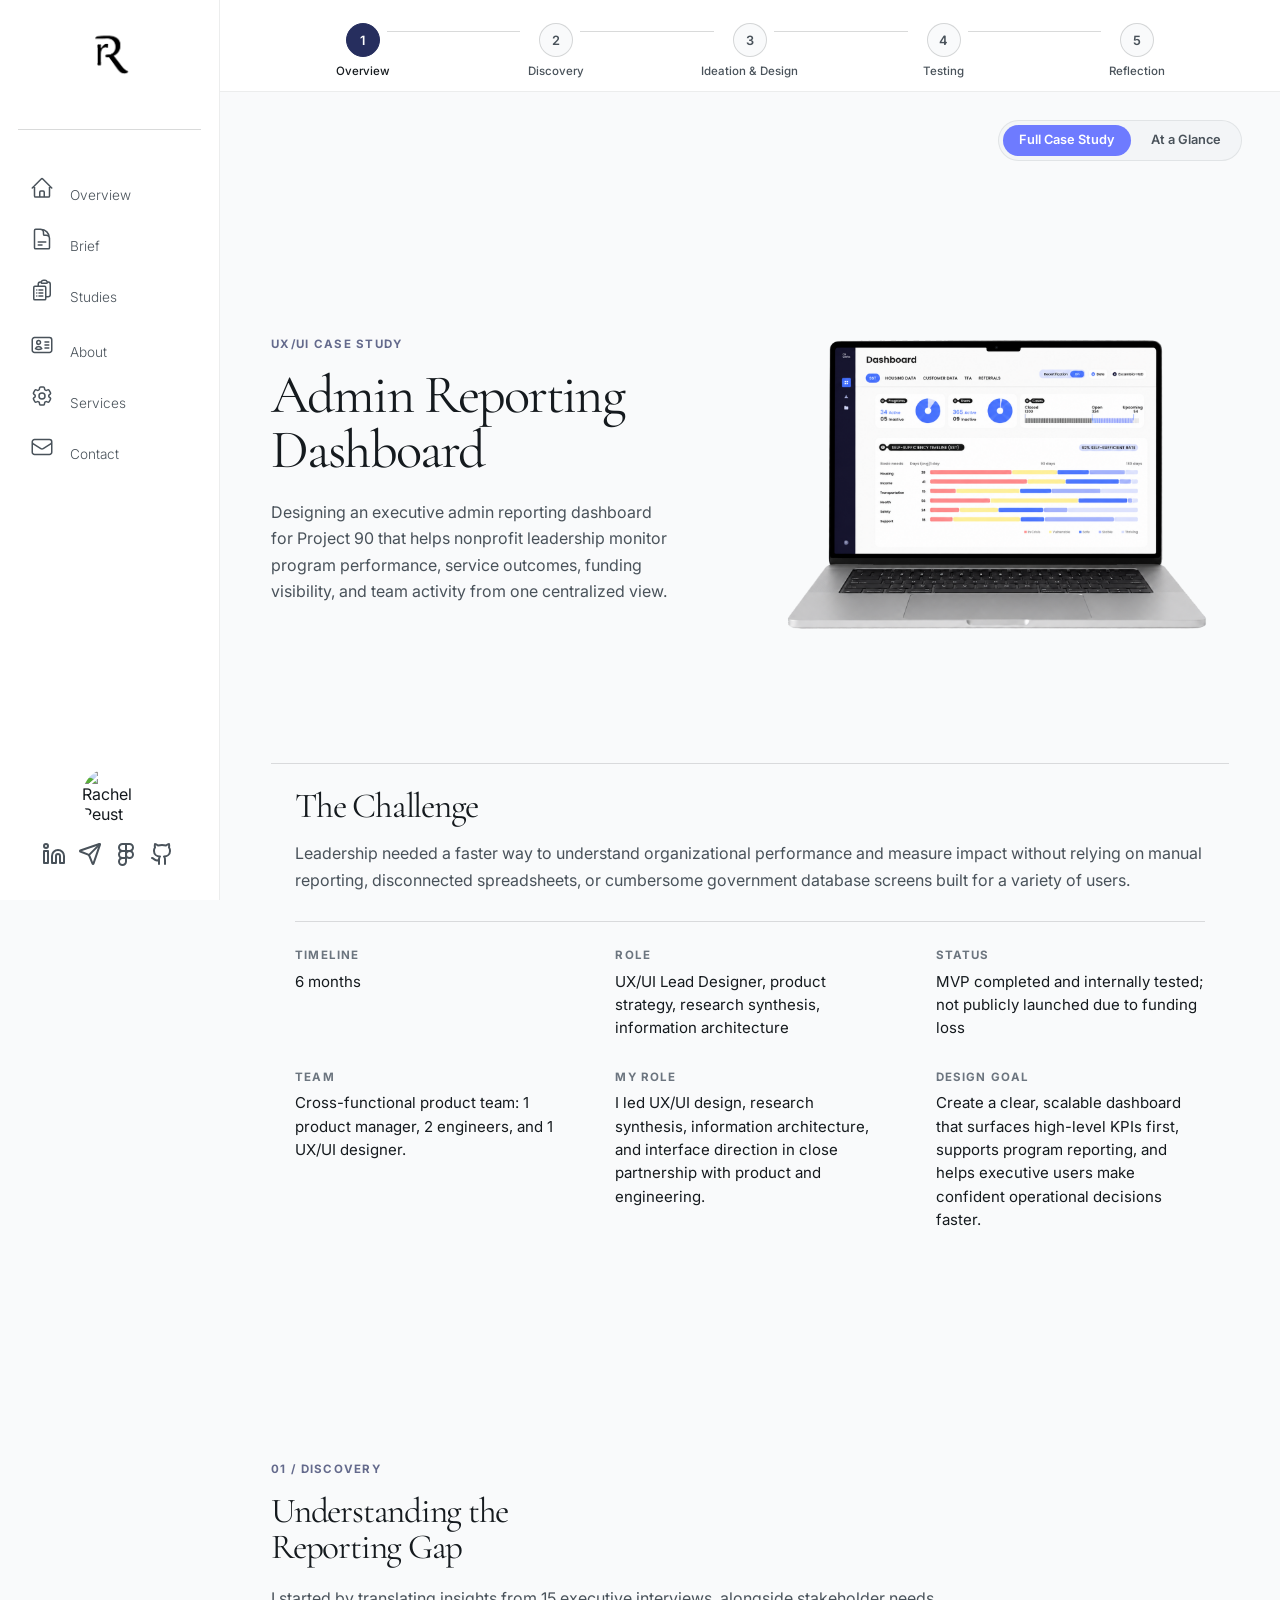
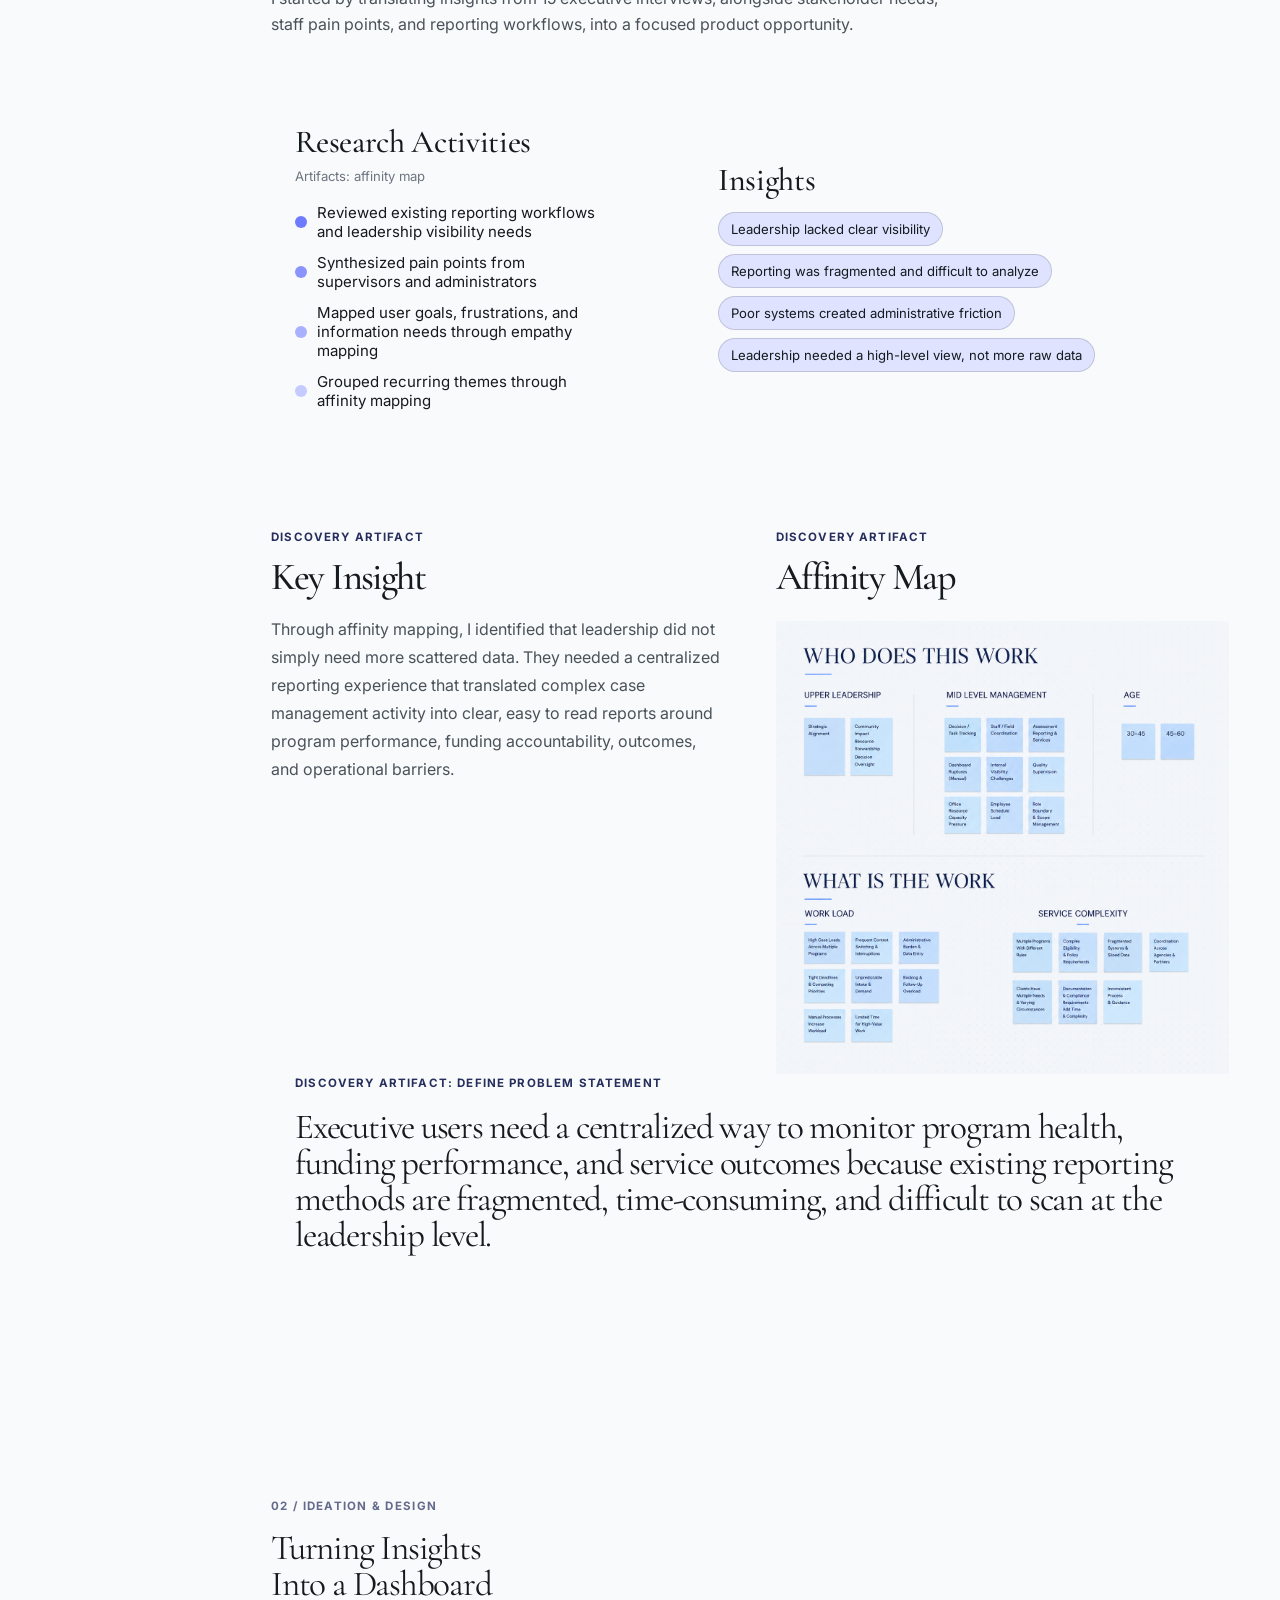
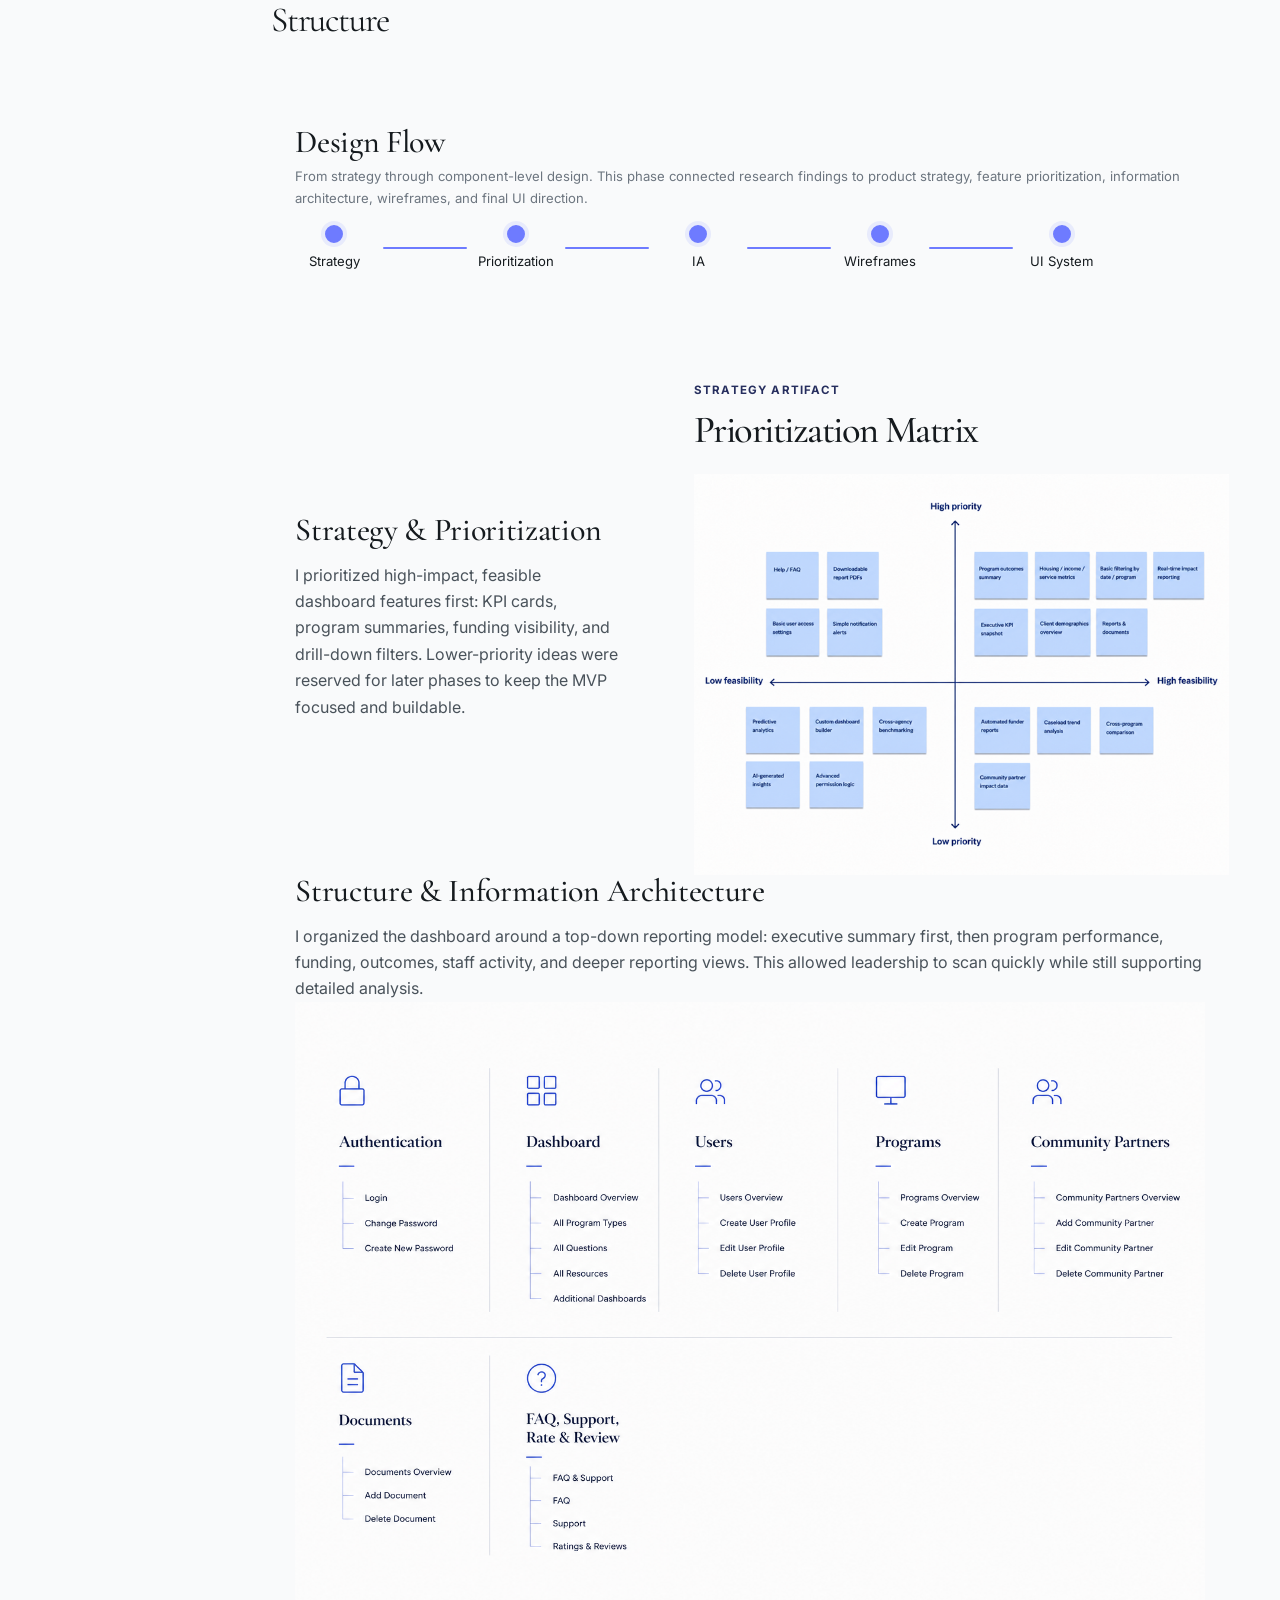
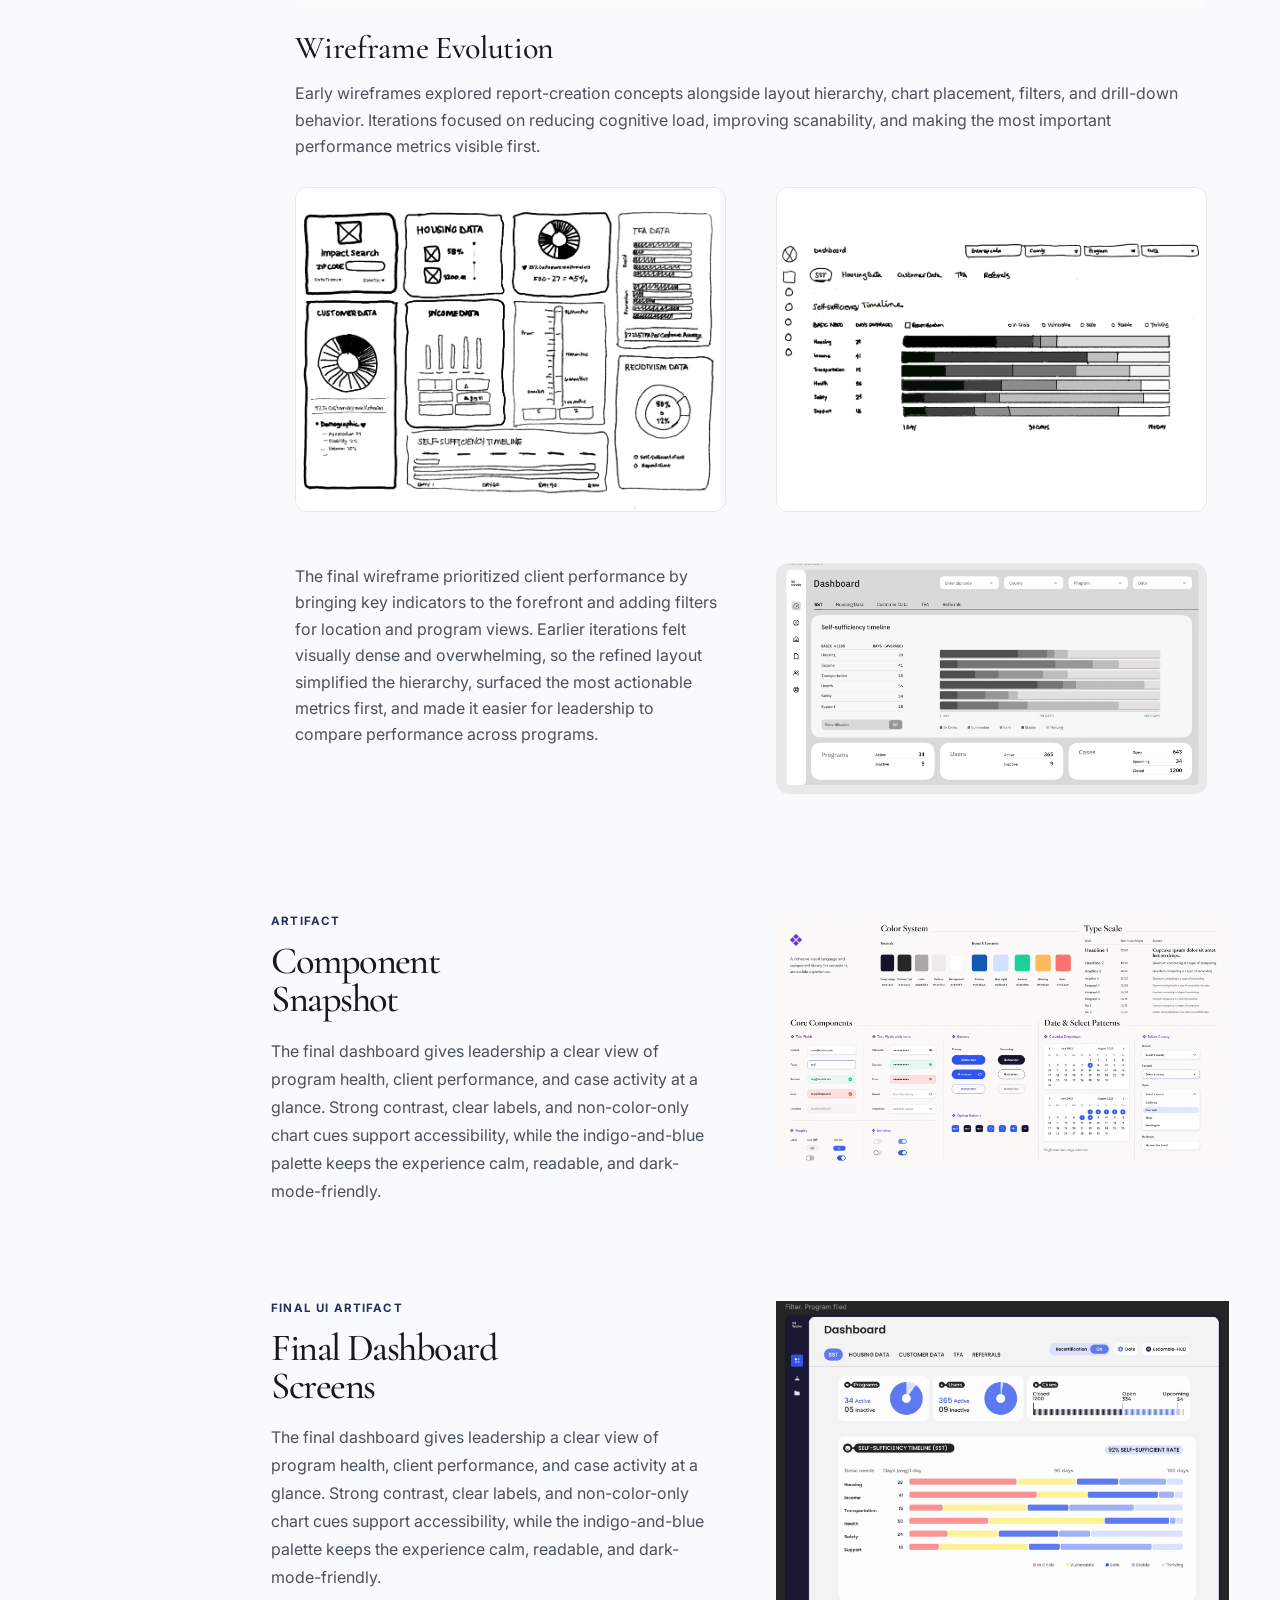
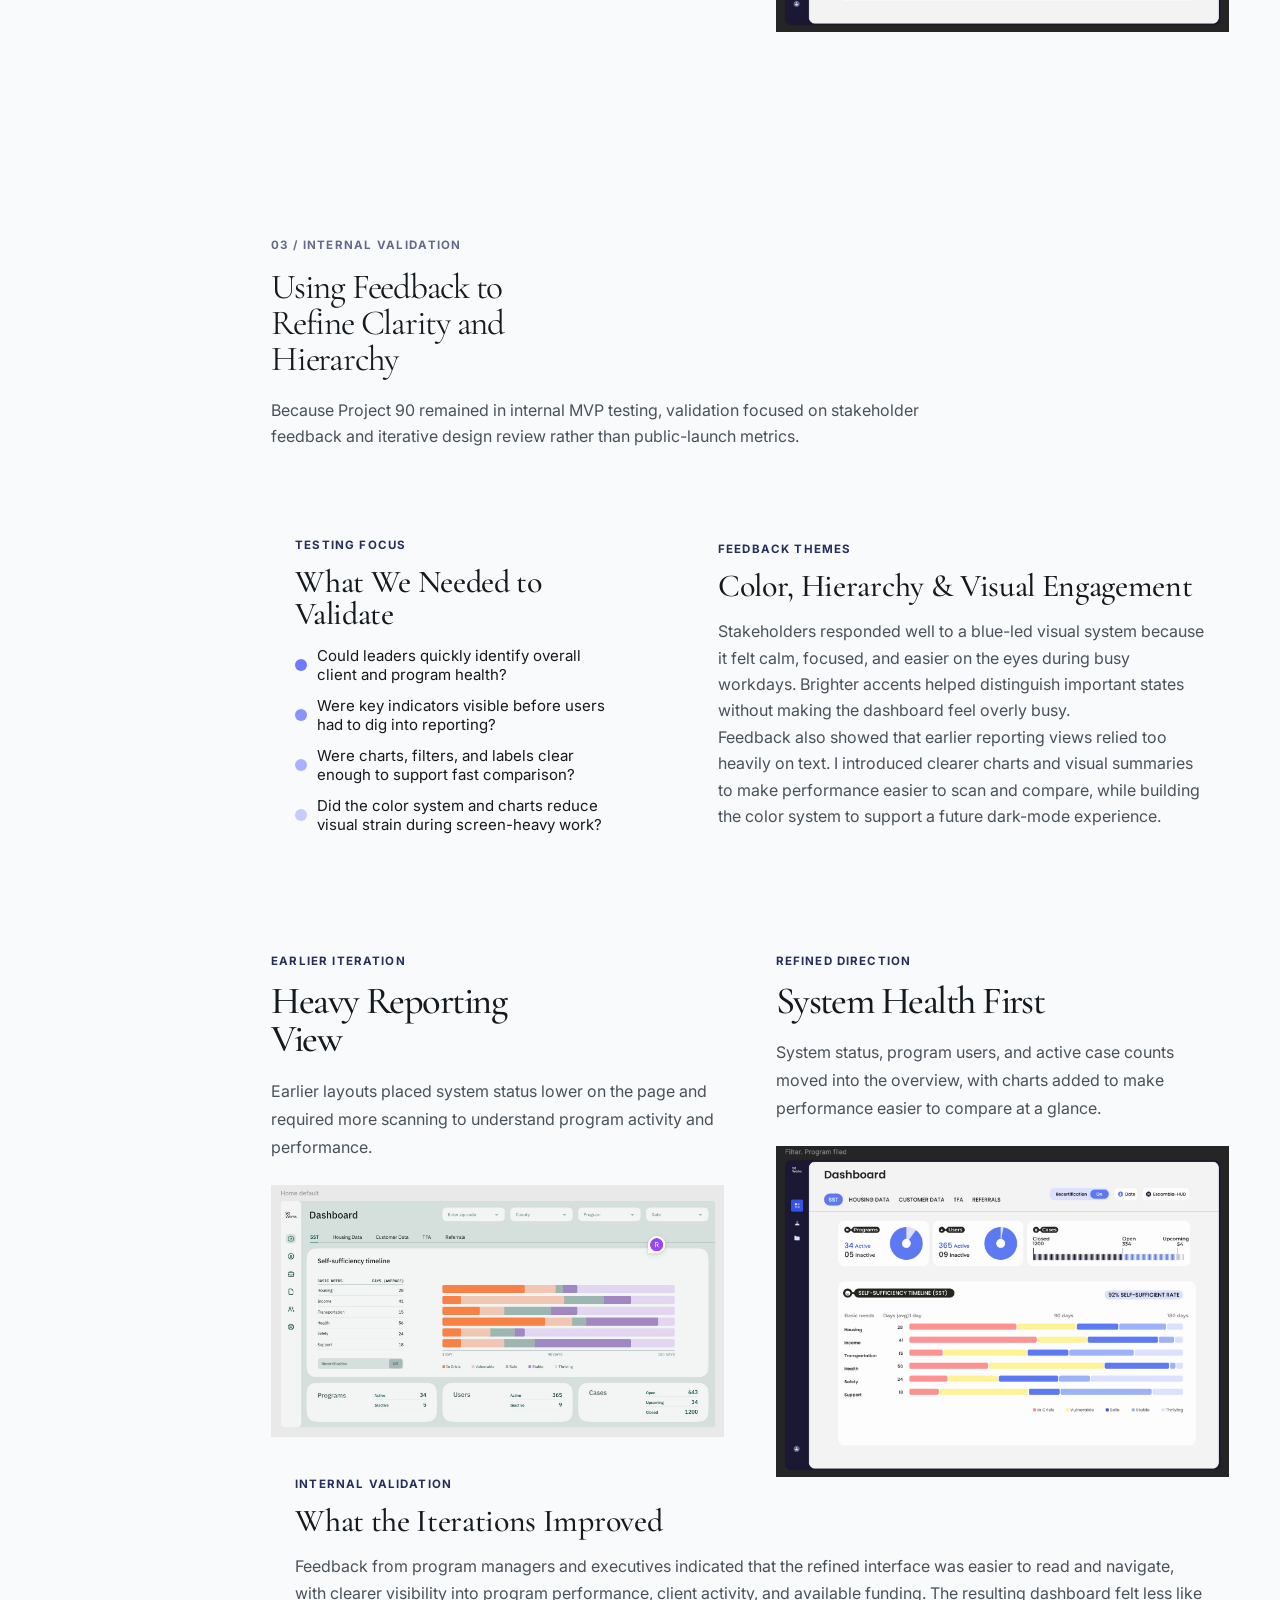
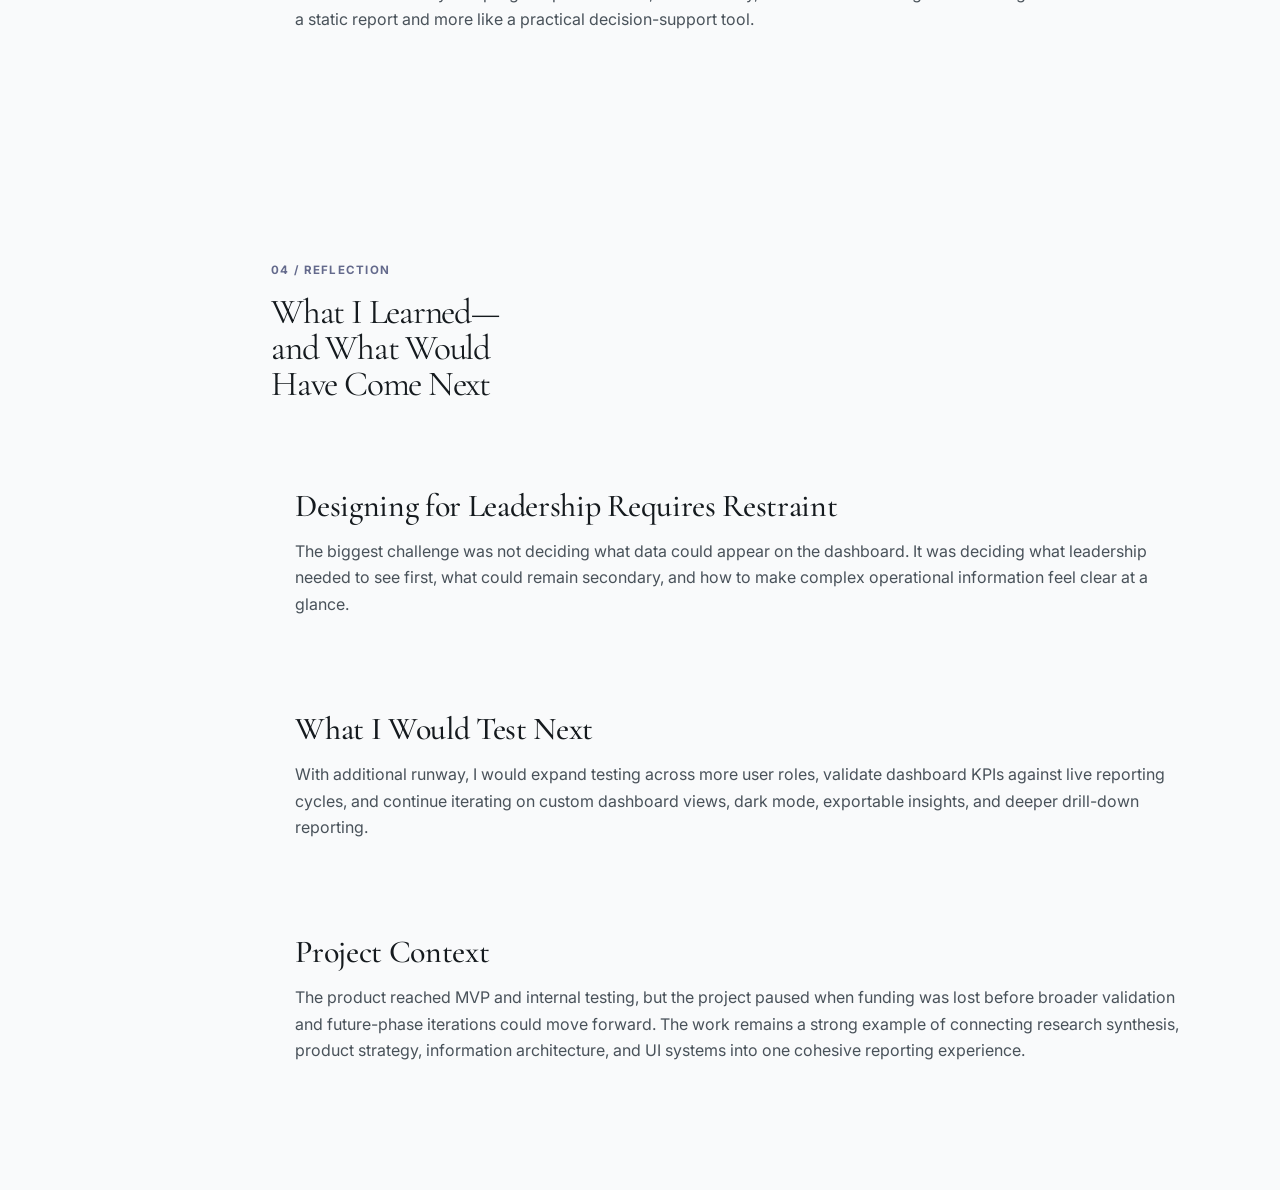
==== admin-panel-case-study.html @ 9872419d "Move website files to root for Vercel" ====
<!DOCTYPE html>
<html lang="en">
<head>
  <meta charset="UTF-8" />
  <meta http-equiv="X-UA-Compatible" content="IE=edge" />
  <meta name="viewport" content="width=device-width, initial-scale=1.0" />

  <title>Admin Reporting Dashboard UX Case Study | Rachel Reust</title>
  <meta
    name="description"
    content="UX case study by Rachel Reust on designing an admin reporting dashboard that turns program, funding, outcomes, and team data into clear executive insights."
  />
  <meta name="author" content="Rachel Reust" />
  <meta name="robots" content="index, follow, max-image-preview:large" />

  <!-- Update these absolute URLs if the final published path differs. -->
  <link
    rel="canonical"
    href="https://rachelreust.com/case-studies/dashboard.html"
  />

  <meta property="og:type" content="article" />
  <meta property="og:locale" content="en_US" />
  <meta property="og:site_name" content="Rachel Reust UX/UI Portfolio" />
  <meta
    property="og:title"
    content="Admin Reporting Dashboard UX Case Study | Rachel Reust"
  />
  <meta
    property="og:description"
    content="See how Rachel Reust designed an executive admin dashboard for clearer program performance, funding visibility, service outcomes, and operational decisions."
  />
  <meta
    property="og:url"
    content="https://rachelreust.com/case-studies/dashboard.html"
  />
  <meta
    property="og:image"
    content="https://rachelreust.com/case-studies/images/CaseStudyHero.png"
  />
  <meta
    property="og:image:alt"
    content="Project 90 admin reporting dashboard designed by Rachel Reust"
  />

  <meta name="twitter:card" content="summary_large_image" />
  <meta
    name="twitter:title"
    content="Admin Reporting Dashboard UX Case Study | Rachel Reust"
  />
  <meta
    name="twitter:description"
    content="A UX/UI case study focused on executive reporting, program KPIs, funding visibility, service outcomes, and accessible dashboard design."
  />
  <meta
    name="twitter:image"
    content="https://rachelreust.com/case-studies/images/CaseStudyHero.png"
  />
  <meta
    name="twitter:image:alt"
    content="Project 90 admin reporting dashboard designed by Rachel Reust"
  />

  <script type="application/ld+json">
  {
    "@context": "https://schema.org",
    "@graph": [
      {
        "@type": "Person",
        "@id": "https://rachelreust.com/#person",
        "name": "Rachel Reust",
        "url": "https://rachelreust.com/",
        "jobTitle": "UX/UI Product Designer"
      },
      {
        "@type": "WebSite",
        "@id": "https://rachelreust.com/#website",
        "url": "https://rachelreust.com/",
        "name": "Rachel Reust UX/UI Portfolio",
        "publisher": {
          "@id": "https://rachelreust.com/#person"
        }
      },
      {
        "@type": "WebPage",
        "@id": "https://rachelreust.com/case-studies/dashboard.html#webpage",
        "url": "https://rachelreust.com/case-studies/dashboard.html",
        "name": "Admin Reporting Dashboard UX Case Study | Rachel Reust",
        "headline": "Admin Reporting Dashboard",
        "description": "UX case study by Rachel Reust on designing an admin reporting dashboard that turns program, funding, outcomes, and team data into clear executive insights.",
        "inLanguage": "en-US",
        "isPartOf": {
          "@id": "https://rachelreust.com/#website"
        },
        "author": {
          "@id": "https://rachelreust.com/#person"
        },
        "creator": {
          "@id": "https://rachelreust.com/#person"
        },
        "primaryImageOfPage": {
          "@type": "ImageObject",
          "url": "https://rachelreust.com/case-studies/images/CaseStudyHero.png"
        },
        "keywords": [
          "admin reporting dashboard",
          "dashboard UX case study",
          "executive dashboard design",
          "nonprofit reporting dashboard",
          "data visualization UX",
          "accessible dashboard design",
          "Rachel Reust"
        ],
        "about": [
          {
            "@type": "Thing",
            "name": "Dashboard UX Design"
          },
          {
            "@type": "Thing",
            "name": "Executive Reporting"
          },
          {
            "@type": "Thing",
            "name": "Data Visualization"
          }
        ]
      },
      {
        "@type": "BreadcrumbList",
        "@id": "https://rachelreust.com/case-studies/dashboard.html#breadcrumb",
        "itemListElement": [
          {
            "@type": "ListItem",
            "position": 1,
            "name": "Portfolio",
            "item": "https://rachelreust.com/"
          },
          {
            "@type": "ListItem",
            "position": 2,
            "name": "Case Studies",
            "item": "https://rachelreust.com/#studies"
          },
          {
            "@type": "ListItem",
            "position": 3,
            "name": "Admin Reporting Dashboard",
            "item": "https://rachelreust.com/case-studies/dashboard.html"
          }
        ]
      }
    ]
  }
  </script>

<link rel="preconnect" href="https://fonts.googleapis.com" />
  <link rel="preconnect" href="https://fonts.gstatic.com" crossorigin />
  <link
    href="https://fonts.googleapis.com/css2?family=Cormorant+Garamond:wght@500;600;700&family=Inter:wght@400;500;600;700&display=swap"
    rel="stylesheet"
  />

  <link rel="stylesheet" href="css/index.css">

 
</head>
<body>
  <nav class="mobileNav" aria-label="Mobile navigation">
    <a href="index.html#heroGrid" class="mobileNavLogo">
      <img src="images/RR-logo.png" alt="Rachel Reust home" />
    </a>
  
    <button
      class="mobileMenuButton"
      type="button"
      aria-label="Open navigation menu"
      aria-expanded="false"
      aria-controls="mobileMenu"
    >
      <svg
        class="menuOpenIcon"
        xmlns="http://www.w3.org/2000/svg"
        viewBox="0 0 24 24"
        fill="none"
        stroke="currentColor"
        stroke-width="2"
        stroke-linecap="round"
      >
        <path d="M4 6h16" />
        <path d="M4 12h16" />
        <path d="M4 18h16" />
      </svg>
  
      <svg
        class="menuCloseIcon"
        xmlns="http://www.w3.org/2000/svg"
        viewBox="0 0 24 24"
        fill="none"
        stroke="currentColor"
        stroke-width="2"
        stroke-linecap="round"
      >
        <path d="M18 6 6 18" />
        <path d="m6 6 12 12" />
      </svg>
    </button>
  
    <div class="mobileMenu" id="mobileMenu">
      <a href="index.html#heroGrid">Overview</a>
      <a href="index.html#recruiterBrief">Brief</a>
      <div class="mobileMenuLabel">Case Studies</div>
  
      <a href="supervisor-case-management-portal.html">
        Supervisor Case Management Portal
      </a>
  
      <a href="admin-panel-case-study.html">
        Admin Reporting Dashboard
      </a>
  
      <a href="mobile-app.html">
        Mobile Case Management App
      </a>
  
      <a href="index.html#aboutHero">About</a>
      <a href="index.html#servicesSection">Services</a>
      <a href="index.html#contact">Contact</a>
    </div>
  </nav>
  <nav id="navBar" aria-label="Primary">
    <div class="navProfile">
      <a href="index.html#heroGrid" aria-label="Back to homepage">
        <img
          src="images/RR-logo.png"
          class="logoImg"
          alt="Rachel Reust logo"
        />
      </a>
    </div>
  
    <div id="sideNavigation">
      <a href="index.html#heroGrid" class="navLink">
        <svg
          xmlns="http://www.w3.org/2000/svg"
          fill="none"
          viewBox="0 0 24 24"
          stroke-width="1.5"
          stroke="currentColor"
          class="navIcon"
          aria-hidden="true"
        >
          <path
            stroke-linecap="round"
            stroke-linejoin="round"
            d="m2.25 12 8.954-8.955c.44-.439 1.152-.439 1.591 0L21.75 12M4.5 9.75v10.125c0 .621.504 1.125 1.125 1.125H9.75v-4.875c0-.621.504-1.125 1.125-1.125h2.25c.621 0 1.125.504 1.125 1.125V21h4.125c.621 0 1.125-.504 1.125-1.125V9.75M8.25 21h8.25"
          />
        </svg>
  
        <span>Overview</span>
      </a>

      <a href="index.html#recruiterBrief" class="navLink">
        <svg
          xmlns="http://www.w3.org/2000/svg"
          fill="none"
          viewBox="0 0 24 24"
          stroke-width="1.5"
          stroke="currentColor"
          class="navIcon"
          aria-hidden="true"
        >
          <path
            stroke-linecap="round"
            stroke-linejoin="round"
            d="M19.5 14.25v-2.625a3.375 3.375 0 0 0-3.375-3.375h-1.5A1.125 1.125 0 0 1 13.5 7.125v-1.5a3.375 3.375 0 0 0-3.375-3.375H8.25m0 12.75h7.5m-7.5 3H12M10.5 2.25H5.625c-.621 0-1.125.504-1.125 1.125v17.25c0 .621.504 1.125 1.125 1.125h12.75c.621 0 1.125-.504 1.125-1.125V11.25a9 9 0 0 0-9-9Z"
          />
        </svg>

        <span>Brief</span>
      </a>

      <div class="navGroup">
        <a class="navTrigger navLink" href="index.html#studies">
          <svg
            xmlns="http://www.w3.org/2000/svg"
            fill="none"
            viewBox="0 0 24 24"
            stroke-width="1.5"
            stroke="currentColor"
            class="navIcon"
            aria-hidden="true"
          >
            <path
              stroke-linecap="round"
              stroke-linejoin="round"
              d="M9 12h3.75M9 15h3.75M9 18h3.75m3 .75H18a2.25 2.25 0 0 0 2.25-2.25V6.108c0-1.135-.845-2.098-1.976-2.192a48.424 48.424 0 0 0-1.123-.08m-5.801 0c-.065.21-.1.433-.1.664 0 .414.336.75.75.75h4.5a.75.75 0 0 0 .75-.75 2.25 2.25 0 0 0-.1-.664m-5.8 0A2.251 2.251 0 0 1 13.5 2.25H15c1.012 0 1.867.668 2.15 1.586m-5.8 0c-.376.023-.75.05-1.124.08C9.095 4.01 8.25 4.973 8.25 6.108V8.25m0 0H4.875c-.621 0-1.125.504-1.125 1.125v11.25c0 .621.504 1.125 1.125 1.125h9.75c.621 0 1.125-.504 1.125-1.125V9.375c0-.621-.504-1.125-1.125-1.125H8.25ZM6.75 12h.008v.008H6.75V12Zm0 3h.008v.008H6.75V15Zm0 3h.008v.008H6.75V18Z"
            />
          </svg>
  
          <span>Studies</span>
        </a>
  
        <div class="subMenu">
          <a href="supervisor-case-management-portal.html">
            Supervisor Case Management Portal
          </a>
  
          <a href="admin-panel-case-study.html">
            Admin Reporting Dashboard
          </a>
  
          <a href="mobile-app.html">
            Mobile Case Management App
          </a>
        </div>
      </div>
  
      <a href="index.html#aboutHero" class="navLink">
        <svg
          xmlns="http://www.w3.org/2000/svg"
          fill="none"
          viewBox="0 0 24 24"
          stroke-width="1.5"
          stroke="currentColor"
          class="navIcon"
          aria-hidden="true"
        >
          <path
            stroke-linecap="round"
            stroke-linejoin="round"
            d="M15 9h3.75M15 12h3.75M15 15h3.75M4.5 19.5h15a2.25 2.25 0 0 0 2.25-2.25V6.75A2.25 2.25 0 0 0 19.5 4.5h-15a2.25 2.25 0 0 0-2.25 2.25v10.5A2.25 2.25 0 0 0 4.5 19.5Zm6-10.125a1.875 1.875 0 1 1-3.75 0 1.875 1.875 0 0 1 3.75 0Zm1.294 6.336a6.721 6.721 0 0 1-3.17.789 6.721 6.721 0 0 1-3.168-.789 3.376 3.376 0 0 1 6.338 0Z"
          />
        </svg>
  
        <span>About</span>
      </a>
  
      <a href="index.html#servicesSection" class="navLink">
        <svg
          xmlns="http://www.w3.org/2000/svg"
          fill="none"
          viewBox="0 0 24 24"
          stroke-width="1.5"
          stroke="currentColor"
          class="navIcon"
          aria-hidden="true"
        >
          <path
            stroke-linecap="round"
            stroke-linejoin="round"
            d="M9.594 3.94c.09-.542.56-.94 1.11-.94h2.593c.55 0 1.02.398 1.11.94l.213 1.281c.063.374.313.686.645.87.074.04.147.083.22.127.325.196.72.257 1.075.124l1.217-.456a1.125 1.125 0 0 1 1.37.49l1.296 2.247a1.125 1.125 0 0 1-.26 1.431l-1.003.827c-.293.241-.438.613-.43.992a7.723 7.723 0 0 1 0 .255c-.008.378.137.75.43.991l1.004.827c.424.35.534.955.26 1.43l-1.298 2.247a1.125 1.125 0 0 1-1.369.491l-1.217-.456c-.355-.133-.75-.072-1.076.124a6.47 6.47 0 0 1-.22.128c-.331.183-.581.495-.644.869l-.213 1.281c-.09.543-.56.94-1.11.94h-2.594c-.55 0-1.019-.398-1.11-.94l-.213-1.281c-.062-.374-.312-.686-.644-.87a6.52 6.52 0 0 1-.22-.127c-.325-.196-.72-.257-1.076-.124l-1.217.456a1.125 1.125 0 0 1-1.369-.49l-1.297-2.247a1.125 1.125 0 0 1 .26-1.431l1.004-.827c.292-.24.437-.613.43-.991a6.932 6.932 0 0 1 0-.255c.007-.38-.138-.751-.43-.992l-1.004-.827a1.125 1.125 0 0 1-.26-1.43l1.297-2.247a1.125 1.125 0 0 1 1.37-.491l1.216.456c.356.133.751.072 1.076-.124.072-.044.146-.086.22-.128.332-.183.582-.495.644-.869l.214-1.28Z"
          />
  
          <path
            stroke-linecap="round"
            stroke-linejoin="round"
            d="M15 12a3 3 0 1 1-6 0 3 3 0 0 1 6 0Z"
          />
        </svg>
  
        <span>Services</span>
      </a>
  
      <a href="index.html#contact" class="navLink">
        <svg
          xmlns="http://www.w3.org/2000/svg"
          fill="none"
          viewBox="0 0 24 24"
          stroke-width="1.5"
          stroke="currentColor"
          class="navIcon"
          aria-hidden="true"
        >
          <path
            stroke-linecap="round"
            stroke-linejoin="round"
            d="M21.75 6.75v10.5a2.25 2.25 0 0 1-2.25 2.25h-15a2.25 2.25 0 0 1-2.25-2.25V6.75m19.5 0A2.25 2.25 0 0 0 19.5 4.5h-15a2.25 2.25 0 0 0-2.25 2.25m19.5 0v.243a2.25 2.25 0 0 1-1.07 1.916l-7.5 4.615a2.25 2.25 0 0 1-2.36 0L3.32 8.91a2.25 2.25 0 0 1-1.07-1.916V6.75"
          />
        </svg>
  
        <span>Contact</span>
      </a>
    </div>
  
    <img
      src="images/portrait.png"
      class="profilePic"
      alt="Rachel Reust profile portrait"
    />
  
    <div class="social-icons">
      <a href="#" class="icon-link" aria-label="LinkedIn">
        <svg
          xmlns="http://www.w3.org/2000/svg"
          viewBox="0 0 24 24"
          fill="none"
          stroke="currentColor"
          stroke-width="2"
          stroke-linecap="round"
          stroke-linejoin="round"
        >
          <path d="M16 8a6 6 0 0 1 6 6v7h-4v-7a2 2 0 0 0-2-2 2 2 0 0 0-2 2v7h-4v-7a6 6 0 0 1 6-6z" />
          <rect width="4" height="12" x="2" y="9" />
          <circle cx="4" cy="4" r="2" />
        </svg>
      </a>
  
      <a href="index.html#contact" class="icon-link" aria-label="Send message">
        <svg
          xmlns="http://www.w3.org/2000/svg"
          viewBox="0 0 24 24"
          fill="none"
          stroke="currentColor"
          stroke-width="2"
          stroke-linecap="round"
          stroke-linejoin="round"
        >
          <path d="M14.536 21.686a.5.5 0 0 0 .937-.024l6.5-19a.496.496 0 0 0-.635-.635l-19 6.5a.5.5 0 0 0-.024.937l7.93 3.18a2 2 0 0 1 1.112 1.11z" />
          <path d="m21.854 2.147-10.94 10.939" />
        </svg>
      </a>
  
      <a href="#" class="icon-link" aria-label="Figma">
        <svg
          xmlns="http://www.w3.org/2000/svg"
          width="24"
          height="24"
          viewBox="0 0 24 24"
          fill="none"
          stroke="currentColor"
          stroke-width="2"
          stroke-linecap="round"
          stroke-linejoin="round"
        >
          <path d="M5 5.5A3.5 3.5 0 0 1 8.5 2H12v7H8.5A3.5 3.5 0 0 1 5 5.5z" />
          <path d="M12 2h3.5a3.5 3.5 0 1 1 0 7H12V2z" />
          <path d="M12 12.5a3.5 3.5 0 1 1 7 0 3.5 3.5 0 1 1-7 0z" />
          <path d="M5 19.5A3.5 3.5 0 0 1 8.5 16H12v3.5a3.5 3.5 0 1 1-7 0z" />
          <path d="M5 12.5A3.5 3.5 0 0 1 8.5 9H12v7H8.5A3.5 3.5 0 0 1 5 12.5z" />
        </svg>
      </a>
  
      <a href="#" class="icon-link" aria-label="GitHub">
        <svg
          xmlns="http://www.w3.org/2000/svg"
          width="24"
          height="24"
          viewBox="0 0 24 24"
          fill="none"
          stroke="currentColor"
          stroke-width="2"
          stroke-linecap="round"
          stroke-linejoin="round"
        >
          <path d="M15 22v-4a4.8 4.8 0 0 0-1-3.5c3 0 6-2 6-5.5.08-1.25-.27-2.48-1-3.5.28-1.15.28-2.35 0-3.5 0 0-1 0-3 1.5-2.64-.5-5.36-.5-8 0C6 2 5 2 5 2c-.3 1.15-.3 2.35 0 3.5A5.403 5.403 0 0 0 4 9c0 3.5 3 5.5 6 5.5-.39.49-.68 1.05-.85 1.65-.17.6-.22 1.23-.15 1.85v4" />
          <path d="M9 18c-4.51 2-5-2-7-2" />
        </svg>
      </a>
    </div>
  </nav>

  <main id="page" class="caseStudy caseStudy--adminPanel">

    <div class="caseViewToggle" id="caseViewToggle" role="group" aria-label="Case study view">
      <button type="button" class="caseViewBtn is-active" data-view="full" aria-pressed="true">
        Full Case Study
      </button>
      <button type="button" class="caseViewBtn" data-view="brief" aria-pressed="false">
        At a Glance
      </button>
    </div>

    <section id="recruiterSummary" class="recruiterSummary" hidden>
      <p class="aboutEyebrow">At a Glance</p>
      <h1>Admin Reporting Dashboard</h1>

      <p class="recruiterSummaryLede">
        I designed an executive reporting dashboard for Project 90 that gives
        nonprofit leadership one centralized view of program performance,
        funding, service outcomes, and team activity — replacing fragmented
        spreadsheets and reporting screens built for the wrong audience.
      </p>

      <div class="recruiterSummaryBlock">
        <h3>The Challenge</h3>
        <p>
          Leadership had no fast way to understand organizational performance
          or measure impact. Reporting was manual, disconnected across
          spreadsheets, and buried in government database screens designed
          for case-level users, not executives.
        </p>
      </div>

      <div class="recruiterSummaryBlock">
        <h3>My Role &amp; Approach</h3>
        <p>
          As UX/UI lead, I synthesized 15 executive interviews into a
          top-down reporting model — executive summary first, then program
          performance, funding, outcomes, and staff activity — and
          prioritized KPI cards, program summaries, funding visibility, and
          drill-down filters for the MVP.
        </p>
      </div>

      <div class="recruiterSummaryBlock">
        <h3>Outcome</h3>
        <p>
          Stakeholder feedback pushed the design from a text-heavy report
          toward a chart-driven, blue-led system that felt calmer and easier
          to scan. The MVP was completed and internally tested; public launch
          was paused when program funding was cut.
        </p>
      </div>

      <div class="summary-grid">
        <div>
          <h3>Timeline</h3>
          <p>6 months</p>
        </div>

        <div>
          <h3>Role</h3>
          <p>UX/UI Lead Designer</p>
        </div>

        <div>
          <h3>Team</h3>
          <p>1 product manager, 2 engineers, 1 designer</p>
        </div>

        <div>
          <h3>Status</h3>
          <p>MVP completed &amp; internally tested; funding lost before public launch.</p>
        </div>
      </div>

      <div class="recruiterSummaryActions">
        <button type="button" class="caseViewBtn recruiterSummaryReadMore" data-view="full" aria-pressed="false">
          Read the full case study →
        </button>
        <span class="recruiterSummaryHint">~6 min read</span>
      </div>
    </section>

    <nav class="csNav" aria-label="Case study progress">
      <a href="#overview" class="csNavStep is-active">
        <span class="csNavNumber">1</span>
        <span class="csNavLabel">Overview</span>
      </a>
    
      <a href="#discovery" class="csNavStep">
        <span class="csNavNumber">2</span>
        <span class="csNavLabel">Discovery</span>
      </a>
    
      <a href="#ideation-design" class="csNavStep">
        <span class="csNavNumber">3</span>
        <span class="csNavLabel">Ideation &amp; Design</span>
      </a>
    
      <a href="#usability-testing" class="csNavStep">
        <span class="csNavNumber">4</span>
        <span class="csNavLabel">Testing</span>
      </a>
    
      <a href="#reflection" class="csNavStep">
        <span class="csNavNumber">5</span>
        <span class="csNavLabel">Reflection</span>
      </a>
    </nav>

      <section id="overview" class="caseSection">
        <div class="overviewHero">
          <div class="overviewIntroFull">
            <div class="sectionHeader">
              <p class="aboutEyebrow">UX/UI Case Study</p>
              <h1>Admin Reporting Dashboard</h1>
              <p>
                Designing an executive admin reporting dashboard for Project 90 that helps nonprofit leadership monitor program performance, service outcomes, funding visibility, and team activity from one centralized view.
              </p>
            </div>
            </div>
          <figure class="artifactPlaceholder large overviewPreview">
          <img
            src="images/CaseStudyHero.png"
            alt="Project 90 admin reporting dashboard showing program performance, funding, service outcomes, and team activity"
            loading="eager"
            fetchpriority="high"
            decoding="async"
          />
          </figure>
          </div>

          <article class="card overviewChallengeCard">
            <div class="card-header">
              <h2>The Challenge</h2>
            </div>
            <p>
              Leadership needed a faster way to understand organizational performance and measure impact without relying on manual reporting, disconnected spreadsheets, or cumbersome government database screens built for a variety of users.
            </p>
          <div class="summary-grid">
            <div>
              <h3>Timeline</h3>
              <p>6 months</p>
            </div>
            <div>
              <h3>Role</h3>
              <p>UX/UI Lead Designer, product strategy, research synthesis, information architecture</p>
            </div>
            <div>
              <h3>Status</h3>
              <p>MVP completed and internally tested; not publicly launched due to funding loss</p>
            </div>
            <div>
              <h3>Team</h3>
              <p>
                Cross-functional product team: 1 product manager, 2 engineers, and 1 UX/UI designer.
                </p>
            </div>
            <div>
              <h3>My Role</h3>
              <p>
                I led UX/UI design, research synthesis, information architecture, and interface direction in close partnership with product and engineering.
              </p>
            </div>
        <div>
          <h3>Design Goal</h3>
          <p>
            Create a clear, scalable dashboard that surfaces high-level KPIs first, supports program reporting, and helps executive users make confident operational decisions faster.
          </p>
        </div>
    
        
      </div>
    </article>
  </section>

      <section id="discovery" class="caseSection">
        <div class="sectionHeader">
          <p class="aboutEyebrow">01 / Discovery</p>
          <h2>Understanding the Reporting Gap</h2>
          <p>
            I started by translating insights from 15 executive interviews, alongside stakeholder needs, staff pain points, and reporting workflows, into a focused product opportunity.
          </p>
        </div>

        <div class="dash-grid-2">
          <article class="card">
            <div class="card-header">
              <h3 class="card-title">Research Activities</h3>
              <p class="card-meta">Artifacts: affinity map</p>
            </div>
            <ul class="legend">
              <li><span class="swatch sw-ux"></span><span>Reviewed existing reporting workflows and leadership visibility needs</span></li>
              <li><span class="swatch sw-ui"></span><span>Synthesized pain points from supervisors and administrators</span></li>
              <li><span class="swatch sw-ds"></span><span>Mapped user goals, frustrations, and information needs through empathy mapping</span></li>
              <li><span class="swatch sw-fe"></span><span>Grouped recurring themes through affinity mapping</span></li>
            </ul>
          </article>

          <article class="card">
            <div class="card-header">
              <h3 class="card-title">Insights</h3>
            </div>
            <div class="tags">
              <span class="tag">Leadership lacked clear visibility</span>
              <span class="tag">Reporting was fragmented and difficult to analyze</span>
              <span class="tag">Poor systems created administrative friction</span>
              <span class="tag">Leadership needed a high-level view, not more raw data</span>
            </div>
          </article>
        </div>

        <div class="artifactGrid is-paired">
          <article class="artifactCard artifactInsightCard">
            <span class="artifactLabel">Discovery Artifact</span>
            <h4>Key Insight</h4>
            <p>
              Through affinity mapping, I identified that leadership did not simply need
              more scattered data. They needed a centralized reporting experience that translated
              complex case management activity into clear, easy to read reports around
              program performance, funding accountability, outcomes, and
              operational barriers.
            </p>
          </article>
        
          <figure class="artifactCard artifactImageCard imageZoom">
            <figcaption>
              <span class="artifactLabel">Discovery Artifact</span>
              <h4>Affinity Map</h4>
            </figcaption>
            <img
              src="images/AffinityMapPreview.png"
              alt="Affinity map synthesizing executive interviews about reporting, funding, outcomes, and leadership visibility"
              loading="lazy"
              decoding="async"
            />
          </figure>
        </div>

        <article class="card">
          <div class="card-header">
            <p class="artifactLabel"> Discovery Artifact: define problem statement</p>
          </div>
          <h2>
            Executive users need a centralized way to monitor program health, funding performance, and service outcomes because existing reporting methods are fragmented, time-consuming, and difficult to scan at the leadership level.
          </h2>
        </article>
      </section>

      <section id="ideation-design" class="caseSection">
        <div class="sectionHeader">
          <p class="aboutEyebrow">02 / Ideation &amp; Design</p>
          <h2>Turning Insights Into a Dashboard Structure</h2>
        </div>

        <article class="card process-card">
          <div class="card-header">
            <h3 class="card-title">Design Flow</h3>
            <p class="card-meta">From strategy through component-level design. This phase connected research findings to product strategy, feature prioritization, information architecture, wireframes, and final UI direction.</p>
          </div>

          <div class="process-flow">
            <div class="process-step active">
              <span class="process-dot"></span>
              <span class="process-label">Strategy</span>
            </div>
            <div class="process-line active"></div>

            <div class="process-step active">
              <span class="process-dot"></span>
              <span class="process-label">Prioritization</span>
            </div>
            <div class="process-line active"></div>

            <div class="process-step active">
              <span class="process-dot"></span>
              <span class="process-label">IA</span>
            </div>
            <div class="process-line active"></div>

            <div class="process-step active">
              <span class="process-dot"></span>
              <span class="process-label">Wireframes</span>
            </div>
            <div class="process-line active"></div>

            <div class="process-step active">
              <span class="process-dot"></span>
              <span class="process-label">UI System</span>
            </div>
          </div>
        </article>

        <div class="dash-grid-2">
          <article class="card">
            <div class="card-header">
              <h3 class="card-title">Strategy &amp; Prioritization</h3>
            </div>
          <p>I prioritized high-impact, feasible dashboard features first: KPI cards, program summaries, funding visibility, and drill-down filters. Lower-priority ideas were reserved for later phases to keep the MVP focused and buildable.</p>
          </article>

          <figure class="artifactPlaceholder imageZoom">
            <div class="artifactInner">
              <span class="artifactLabel">Strategy Artifact</span>
              <h4>Prioritization Matrix</h4>
              <img src="images/Prioritization matrix.png" alt="Feature prioritization matrix for the admin reporting dashboard MVP" loading="lazy" decoding="async" />
            </div>
          </figure>
        </div>

          <article class="card">
            <div class="card-header">
              <h3 class="card-title">Structure &amp; Information Architecture</h3>
            </div>
            <p>
              I organized the dashboard around a top-down reporting model: executive summary first, then program performance, funding, outcomes, staff activity, and deeper reporting views. This allowed leadership to scan quickly while still supporting detailed analysis.
            </p>
            <div class="imageZoom">
              <img src="images/IA.png" alt="Information architecture for the Project 90 admin reporting dashboard" loading="lazy" decoding="async" />
            </div>
          </article>

          <article class="card">
            <div class="card-header">
              <h3 class="card-title">Wireframe Evolution</h3>
            </div>
          
            <p>Early wireframes explored report-creation concepts alongside layout hierarchy, chart placement, filters, and drill-down behavior. Iterations focused on reducing cognitive load, improving scanability, and making the most important performance metrics visible first.
            </p>
          
            <div class="research-gallery">
              <figure class="research-shot imageZoom">
                <img src="images/DesignIdeation1.png" alt="Early admin dashboard wireframe exploring report creation, filters, and chart hierarchy" loading="lazy" decoding="async" />
              </figure>
          
              <figure class="research-shot imageZoom">
                <img src="images/DesignIdeation2.png" alt="Refined admin dashboard wireframe with clearer KPI hierarchy and reporting views" loading="lazy" decoding="async" />
              </figure>
                
              <figure class="research-shot">
                <p>The final wireframe prioritized client performance by bringing key indicators to the forefront and adding filters for location and program views. Earlier iterations felt visually dense and overwhelming, so the refined layout simplified the hierarchy, surfaced the most actionable metrics first, and made it easier for leadership to compare performance across programs.</p>
              </figure>

              <figure class="research-shot imageZoom">
                <img src="images/wireframe.jpg" alt="Final dashboard wireframe prioritizing client performance, location filters, and program comparison" loading="lazy" decoding="async" />
              </figure>
            </div>
          </article>

          <div class="artifactGrid is-paired">
            <figure class="artifactPlaceholder">
              <div class="artifactInner">
                <span class="artifactLabel">Artifact</span>
                <h4>Component Snapshot</h4>
                <p>
                  The final dashboard gives leadership a clear view of program health, client performance, and case activity at a glance. Strong contrast, clear labels, and non-color-only chart cues support accessibility, while the indigo-and-blue palette keeps the experience calm, readable, and dark-mode-friendly.
                </p>
              </div>
            </figure>
            <div class="imageZoom">
              <img src="images/DesignSystem.jpg" alt="Admin dashboard design system with accessible components, chart styles, and a blue color palette" loading="lazy" decoding="async" />
            </div>
          </div>

          <div class="artifactGrid is-paired">
            <figure class="artifactPlaceholder">
              <div class="artifactInner">
                <span class="artifactLabel">Final UI Artifact</span>
                <h4>Final Dashboard Screens</h4>
                <p>
                  The final dashboard gives leadership a clear view of program health, client performance, and case activity at a glance. Strong contrast, clear labels, and non-color-only chart cues support accessibility, while the indigo-and-blue palette keeps the experience calm, readable, and dark-mode-friendly.
                </p>
              </div>
            </figure>
            <div class="imageZoom">
              <img src="images/FinalDashScreen.jpg" alt="Final Project 90 admin dashboard with KPIs, funding visibility, program performance, and case activity" loading="lazy" decoding="async" />
            </div>
          </div>
      </section>

      <section id="usability-testing" class="caseSection">
        <div class="sectionHeader">
          <p class="aboutEyebrow">03 / Internal Validation</p>
          <h2>Using Feedback to Refine Clarity and Hierarchy</h2>
          <p>
            Because Project 90 remained in internal MVP testing, validation focused on
            stakeholder feedback and iterative design review rather than public-launch metrics.
          </p>
        </div>
      
        <div class="dash-grid-2">
          <article class="card">
            <div class="card-header">
              <span class="artifactLabel">Testing Focus</span>
              <h3 class="card-title">What We Needed to Validate</h3>
            </div>
      
            <ul class="legend">
              <li>
                <span class="swatch sw-ux"></span>
                <span>Could leaders quickly identify overall client and program health?</span>
              </li>
              <li>
                <span class="swatch sw-ui"></span>
                <span>Were key indicators visible before users had to dig into reporting?</span>
              </li>
              <li>
                <span class="swatch sw-ds"></span>
                <span>Were charts, filters, and labels clear enough to support fast comparison?</span>
              </li>
              <li>
                <span class="swatch sw-fe"></span>
                <span>Did the color system and charts reduce visual strain during screen-heavy work?</span>
              </li>
            </ul>
          </article>
      
          <article class="card">
            <div class="card-header">
              <span class="artifactLabel">Feedback Themes</span>
              <h3 class="card-title">Color, Hierarchy &amp; Visual Engagement</h3>
            </div>
      
            <p>
              Stakeholders responded well to a blue-led visual system because it felt calm,
              focused, and easier on the eyes during busy workdays. Brighter accents helped
              distinguish important states without making the dashboard feel overly busy.
            </p>
      
            <p>
              Feedback also showed that earlier reporting views relied too heavily on text.
              I introduced clearer charts and visual summaries to make performance easier to
              scan and compare, while building the color system to support a future dark-mode
              experience.
            </p>
          </article>
        </div>
      
        <div class="artifactGrid is-paired">
          <figure class="artifactCard artifactImageCard imageZoom">
            <figcaption>
              <span class="artifactLabel">Earlier Iteration</span>
              <h4>Heavy Reporting View</h4>
              <p>
                Earlier layouts placed system status lower on the page and required more
                scanning to understand program activity and performance.
              </p>
            </figcaption>
            <img
              src="images/EarlyIteration.jpg"
              alt="Earlier admin dashboard iteration with dense text-heavy reporting and lower-priority system status"
              loading="lazy"
              decoding="async"
            />
          </figure>
      
          <figure class="artifactCard artifactImageCard imageZoom">
            <figcaption>
              <span class="artifactLabel">Refined Direction</span>
              <h4>System Health First</h4>
              <p>
                System status, program users, and active case counts moved into the overview,
                with charts added to make performance easier to compare at a glance.
              </p>
            </figcaption>
      
          
            <img
              src="images/FinalDashScreen.jpg"
              alt="Refined admin dashboard showing system health, active cases, users, and program performance"
              loading="lazy"
              decoding="async"
            />
          </figure>
        </div>
      
        <article class="card">
          <div class="card-header">
            <span class="artifactLabel">Internal Validation</span>
            <h3 class="card-title">What the Iterations Improved</h3>
          </div>
      
          <p>
            Feedback from program managers and executives indicated that the refined interface
            was easier to read and navigate, with clearer visibility into program performance,
            client activity, and available funding. The resulting dashboard felt less like a
            static report and more like a practical decision-support tool.
          </p>
        </article>
      </section>
      
      <section id="reflection" class="caseSection">
        <div class="sectionHeader">
          <p class="aboutEyebrow">04 / Reflection</p>
          <h2>What I Learned—and What Would Have Come Next</h2>
        </div>
      
        <div class="dash-grid-stack">
          <article class="card">
            <div class="card-header">
              <h3 class="card-title">Designing for Leadership Requires Restraint</h3>
            </div>
      
            <p>
              The biggest challenge was not deciding what data could appear on the dashboard.
              It was deciding what leadership needed to see first, what could remain secondary,
              and how to make complex operational information feel clear at a glance.
            </p>
          </article>
      
          <article class="card">
            <div class="card-header">
              <h3 class="card-title">What I Would Test Next</h3>
            </div>
      
            <p>
              With additional runway, I would expand testing across more user roles, validate
              dashboard KPIs against live reporting cycles, and continue iterating on custom
              dashboard views, dark mode, exportable insights, and deeper drill-down reporting.
            </p>
          </article>
      
          <article class="card">
            <div class="card-header">
              <h3 class="card-title">Project Context</h3>
            </div>
      
            <p>
              The product reached MVP and internal testing, but the project paused when funding
              was lost before broader validation and future-phase iterations could move forward.
              The work remains a strong example of connecting research synthesis, product
              strategy, information architecture, and UI systems into one cohesive reporting experience.
            </p>
          </article>
        </div>
      </section>
  </main>

  <script>
    const sections = document.querySelectorAll(".caseStudy section[id]");
    const navSteps = document.querySelectorAll(".csNavStep");
  
    const observer = new IntersectionObserver(
      (entries) => {
        entries.forEach((entry) => {
          if (!entry.isIntersecting) return;
  
          navSteps.forEach((step, index) => {
            const isCurrent = step.getAttribute("href") === `#${entry.target.id}`;
  
            step.classList.toggle("is-active", isCurrent);
            step.classList.toggle("is-complete", index < [...navSteps].findIndex(
              item => item.getAttribute("href") === `#${entry.target.id}`
            ));
          });
        });
      },
      { rootMargin: "-35% 0px -55% 0px", threshold: 0 }
    );
  
    sections.forEach((section) => observer.observe(section));
  </script>
<dialog class="imageModal" id="imageModal" aria-label="Expanded image preview">
  <button class="imageModalClose" type="button" aria-label="Close image preview">
    ×
  </button>

  <img id="imageModalContent" src="" alt="">
</dialog>

<script src="image-zoom.js"></script>
<script>
  const mobileMenuButton = document.querySelector(".mobileMenuButton");
  const mobileMenu = document.querySelector("#mobileMenu");
  const mobileMenuLinks = document.querySelectorAll("#mobileMenu a");

  mobileMenuButton.addEventListener("click", () => {
    const isOpen =
      mobileMenuButton.getAttribute("aria-expanded") === "true";

    mobileMenuButton.setAttribute("aria-expanded", String(!isOpen));
    mobileMenuButton.setAttribute(
      "aria-label",
      isOpen ? "Open navigation menu" : "Close navigation menu"
    );

    mobileMenu.classList.toggle("isOpen");
  });

  mobileMenuLinks.forEach((link) => {
    link.addEventListener("click", () => {
      mobileMenuButton.setAttribute("aria-expanded", "false");
      mobileMenuButton.setAttribute(
        "aria-label",
        "Open navigation menu"
      );

      mobileMenu.classList.remove("isOpen");
    });
  });
</script>
<script src="case-view-toggle.js"></script>
</body>
</html>
---- css/index.css ----
html {
  scroll-behavior: smooth;
}

:root {
  /* CORE NEUTRAL SCALE */
  --gray-0: hsl(0 0% 100%);
  --gray-50: hsl(210 20% 98%);
  --gray-100: hsl(210 20% 96%);
  --gray-200: hsl(210 16% 92%);
  --gray-300: hsl(210 14% 86%);
  --gray-400: hsl(210 10% 64%);
  --gray-500: hsl(210 8% 46%);
  --gray-600: hsl(210 10% 32%);
  --gray-700: hsl(210 12% 22%);
  --gray-800: hsl(210 14% 14%);
  --gray-900: hsl(210 16% 10%);

  /* SEMANTIC TOKENS */
  --bg: var(--gray-50);
  --bg-2: var(--gray-100);
  --surface: var(--gray-0);
  --surface-2: var(--gray-100);
  --card: var(--gray-0);

  --text: var(--gray-900);
  --text-soft: var(--gray-600);
  --text-muted: var(--gray-500);

  --line: hsla(210, 10%, 10%, 0.08);
  --line-strong: hsla(210, 10%, 10%, 0.16);

  /* ACCENT */
  --accent: #6e7bff;
  --accent-light: hsl(232 100% 97%);
  --accent-dark: hsl(232 42% 26%);
  --highlight: var(--accent);

  /* CHART */
  --chart-1: #6e7bff;
  --chart-2: #8a94ff;
  --chart-3: #a9b1ff;
  --chart-4: #c5caff;
  --chart-5: #e0e3ff;

  /* SHADOWS */
  --shadow-sm: 0 2px 10px rgba(0, 0, 0, 0.04);
  --shadow-md: 0 10px 24px rgba(0, 0, 0, 0.06);

  /* RADIUS */
  --radius-xs: 8px;
  --radius-sm: 12px;
  --radius-md: 18px;
  --radius-lg: 24px;
  --radius-pill: 999px;

  /* SPACING */
  --page-pad: clamp(24px, 4vw, 56px);
  --section-pad: clamp(24px, 4vw, 56px);
  --sidebar-width: 220px;
}

body {
  margin: 0;
  font-family: "Inter", sans-serif;
  background: var(--bg);
  color: var(--text);
  -webkit-font-smoothing: antialiased;
  text-rendering: optimizeLegibility;
}

img {
  display: block;
  max-width: 100%;
}



h1,
h2,
h3,
h4 {
  margin-top: 0;
  color: var(--text);
  letter-spacing: -0.035em;
  line-height: 1.02;
}

h1,
h2,
.dash-header,
.dash-title {
  font-family: "Cormorant Garamond", Georgia, serif;
  font-weight: 400;
}

h1 {
  font-size: clamp(2.2rem, 6vw, 3.4rem);
}

h2 {
  margin: 0 0 16px;
  font-size: clamp(1.8rem, 4vw, 2.2rem);
}

h3 {
  font-size: 1rem;
  font-weight: 600;
  letter-spacing: -0.02em;
}

p {
  margin: 0;
  max-width: 100%;
  color: var(--text-soft);
  line-height: 1.65;
}

.container {
  padding: 2%;
}

/* =========================
   SIDEBAR / NAV
========================= */

.navProfile {
  display: flex;
  flex-direction: column;
  align-items: center;
  width: 100%;
  margin-bottom: 28px;
}

.name {
  align-self: center;
  margin-top: 8px;
  color: var(--text);
  line-height: 1;
  font-size: 0.8em;
}

.profilePic {
  width: 56px;
  height: 56px;
  align-self: center;
  margin-top: auto;
  padding: 12px;
  border-radius: 50%;
}

.logoImg {
  width: 56px;
  height: auto;
}

#navBar {
  position: fixed;
  inset: 0 auto 0 0;
  z-index: 999;
  display: flex;
  flex-direction: column;
  align-items: flex-start;
  width: var(--sidebar-width);
  height: 100vh;
  padding: 28px 18px;
  box-sizing: border-box;
  background: rgba(255, 255, 255, 0.88);
  backdrop-filter: blur(14px);
  border-right: 1px solid var(--line);
}

#sideNavigation {
  display: flex;
  flex-direction: column;
  gap: 4px;
  width: 100%;
  margin-top: 24px;
  padding-top: 36px;
  border-top: 1px solid var(--line-strong);
}

#sideNavigation a {
  display: block;
  width: 100%;
  padding: 10px 12px;
  box-sizing: border-box;
  color: var(--text-soft);
  text-decoration: none;
  font-weight: 300;
  font-size: 0.85em;
  border-radius: 10px;
  transition: background 0.2s ease, color 0.2s ease;
}

#sideNavigation a:hover,
#sideNavigation a:focus-visible,
#sideNavigation a.highlight {
  background: var(--accent-light);
  color: var(--accent-dark);
  outline: none;
}

#sideNavigation .navGroup {
  width: 100%;
}

#sideNavigation .subMenu {
  max-height: 0;
  opacity: 0;
  overflow: hidden;
  margin: 4px 0 0 16px;
  padding-left: 10px;
  border-left: 1px solid var(--line);
  transition: max-height 220ms ease, opacity 180ms ease;
}

#sideNavigation .navGroup:hover .subMenu,
#sideNavigation .navGroup:focus-within .subMenu {
  max-height: 500px;
  opacity: 1;
}

#sideNavigation .subMenu a {
  padding: 8px 12px;
  font-size: 0.85rem;
}

.navLink {
  display: flex;
  align-items: center;
  gap: 12px;
}

.navIcon {
  width: 24px;
  height: 24px;
  flex-shrink: 0;
  padding-right: 12px;
}

.social-icons {
  display: flex;
  align-items: center;
  padding-left: 10%;
}

.icon-link {
  display: flex;
  align-items: center;
  justify-content: center;
  width: 36px;
  height: 36px;
  color: var(--text-soft);
  text-decoration: none;
}

.icon-link svg {
  width: 24px;
  height: 24px;
}

.icon-link:hover {
  background-color: var(--accent);
  border-radius: 50%;
  transform: translateY(-2px);
  box-shadow: 0 6px 14px rgba(0, 0, 0, 0.12);
}

/* =========================
   PAGE / SECTIONS
========================= */

#page {
  min-height: 100vh;
  margin-left: var(--sidebar-width);
  background: var(--bg);
}

#page section {
  scroll-margin-top: 84px;
}

section:target {
  outline: none;
}

#infoSection,
.servicesSection,
#carouselSection,
.contactSection,
#aboutSection,
#playPage {
  padding: var(--section-pad) var(--page-pad);
}

/* =========================================
   CASE-STUDY ARTIFACT ROWS
========================================= */

#page .caseStudy {
  --case-space: clamp(64px, 6vw, 104px);
  --case-content-space: clamp(32px, 4vw, 64px);
}

#page .caseStudy .artifactGrid:not(.single) {
  display: grid;
  grid-template-columns: minmax(280px, 0.72fr) minmax(0, 1.28fr);
  align-items: center;
  column-gap: clamp(32px, 4vw, 64px);
  row-gap: 32px;
  margin-top: clamp(40px, 5vw, 72px);
}

#page .caseStudy .artifactGrid + .artifactGrid {
  margin-top: clamp(56px, 6vw, 88px);
}

#page .caseStudy .artifactGrid > * {
  min-width: 0;
}

#page .caseStudy .artifactInsightCard {
  align-self: center;
  padding: 0;
  background: transparent;
  border: 0;
  box-shadow: none;
}

#page .caseStudy .artifactInsightCard h4 {
  max-width: 10ch;
  margin: 10px 0 18px;
  font-size: clamp(2.25rem, 3.4vw, 3.6rem);
  line-height: 0.98;
}

#page .caseStudy .artifactInsightCard p {
  max-width: 34rem;
  font-size: clamp(1rem, 1.25vw, 1.2rem);
  line-height: 1.65;
}

#page .caseStudy .artifactImageCard {
  padding: 0;
  overflow: hidden;
}

#page .caseStudy .artifactImageCard figcaption {
  padding: 24px 24px 0;
}

#page .caseStudy .artifactImageCard img {
  display: block;
  width: 100%;
  height: auto;
}

@media (max-width: 900px) {
  #page .caseStudy .artifactGrid:not(.single) {
    grid-template-columns: 1fr;
    gap: 24px;
  }

  #page .caseStudy .artifactGrid:not(.single) > * {
    grid-column: 1;
  }

  #page .caseStudy .artifactInsightCard h4 {
    max-width: 14ch;
  }
}

/* =========================
   CASE STUDY STICKY NAV
========================= */

.csNav {
  position: sticky;
  top: 0;
  z-index: 50;
  display: flex;
  justify-content: center;
  align-items: center;
  gap: 10px;
  overflow-x: auto;
  padding: 14px 18px;
  white-space: nowrap;
  background: rgba(246, 246, 243, 0.88);
  backdrop-filter: blur(12px);
  border-bottom: 1px solid var(--line);
}

.csNav a {
  padding: 8px 14px;
  color: var(--text-soft);
  text-decoration: none;
  font-weight: 500;
  font-size: 0.95rem;
  border: 1px solid transparent;
  border-radius: 999px;
  background: transparent;
  transition: all 0.2s ease;
}



.csNav::-webkit-scrollbar {
  height: 6px;
}

.csNav::-webkit-scrollbar-thumb {
  background: rgba(23, 23, 23, 0.18);
  border-radius: 999px;
}

/* =========================
   HERO
========================= */

#heroGrid {
  display: grid;
  grid-template-columns: 1fr 1fr;
  grid-template-rows: auto auto;
  align-items: center;
  gap: clamp(24px, 4vw, 64px);
  min-height: 85vh;
  padding: clamp(24px, 5vw, 56px);
  background: var(--bg);
}

.heroCard {
  grid-column: 1;
  align-self: center;
  max-width: 520px;
  padding-left: 32px;
  background: transparent;
}

.heroImage {
  grid-column: 2;
  align-self: center;
  width: 100%;
  max-width: 560px;
}

.heroImage img {
  width: 100%;
  height: auto;
  object-fit: cover;
  border-radius: var(--radius-lg);
}

.heroActions {
  display: flex;
  flex-wrap: wrap;
  gap: 12px;
}

.heroKPI {
  grid-column: 1 / -1;
  display: grid;
  grid-template-columns: repeat(4, 1fr);
  gap: 20px;
  margin-top: -100px;
  padding-top: 32px;
  border-top: 1px solid var(--line);
}

.kpi {
  display: flex;
  flex-direction: column;
  gap: 4px;
}

.kpi-top {
  display: flex;
  align-items: center;
  gap: 8px;
}

.kpi-num {
  color: var(--text);
  font-family: "Fraunces", Georgia, serif;
  font-size: 1.7rem;
  font-weight: 600;
  letter-spacing: -0.02em;
}

.kpi-label {
  color: var(--text-muted);
  font-size: 0.8rem;
  letter-spacing: 0.02em;
}

/* =========================
   GLOBAL CARD SURFACE
========================= */

.infoBlock,
.serviceCard,
.card,
.skillCard,
.galleryItem,
.contactCard {
  background: var(--surface);
  border: 1px solid var(--line);
  border-radius: var(--radius-md);
  box-shadow: none;
}

.infoBlock,
.serviceCard,
.skillCard,
.card,
.contactCard {
  padding: 24px;
}

/* =========================
   INFO / SERVICES
========================= */

#infoSection,
.servicesSection,
#carouselSection,
.contactSection {
  background: var(--bg);
}

.infoGrid,
.caseGrid,
.metaGrid,
.servicesGrid {
  display: grid;
}

.infoGrid {
  grid-template-columns: repeat(2, 1fr);
  gap: 28px;
}

.caseGrid {
  grid-template-columns: 1fr 1fr;
  gap: 44px;
  align-items: center;
}

.metaGrid {
  grid-template-columns: repeat(2, 1fr);
  gap: 18px;
  margin-top: 28px;
}

.sectionHeader {
  max-width: 640px;
  margin-bottom: 48px;
}

.sectionHeader h2 {
  margin-bottom: 14px;
}

.servicesGrid {
  grid-template-columns: repeat(3, 1fr);
  gap: 20px;
}

.serviceCard {
  transition: transform 0.25s ease, box-shadow 0.25s ease;
}

.serviceCard:hover {
  transform: translateY(-2px);
  box-shadow: var(--shadow-sm);
}

/* =========================
   BUTTONS
========================= */

.ctaButton,
.primaryButton {
  display: inline-flex;
  align-items: center;
  justify-content: center;
  gap: 8px;
  min-height: 44px;
  padding: 0 18px;
  background: var(--accent);
  color: #fff;
  text-decoration: none;
  font-weight: 600;
  border: 1px solid var(--chart-1);
  border-radius: var(--radius-pill);
  box-shadow: none;
  transition: transform 0.2s ease, opacity 0.2s ease;
}

.ctaButton:hover,
.primaryButton:hover {
  transform: translateY(-1px);
  opacity: 0.92;
}

.ghostButton,
.secondaryButton {
  display: inline-flex;
  align-items: center;
  justify-content: center;
  min-height: 44px;
  padding: 0 18px;
  background: transparent;
  color: var(--text);
  text-decoration: none;
  font-weight: 500;
  border: 1px solid var(--line-strong);
  border-radius: var(--radius-pill);
  transition: background 0.2s ease, border-color 0.2s ease;
}

.ghostButton:hover,
.secondaryButton:hover {
  background: var(--surface-2);
  border-color: var(--text-muted);
}

/* =========================
   CAROUSEL
========================= */

.carouselWrapper {
  overflow: hidden;
}

.carouselTrack {
  display: flex;
  gap: 28px;
  overflow-x: auto;
  padding: 6px 2px 16px;
  scroll-snap-type: x mandatory;
  scroll-behavior: smooth;
  cursor: grab;
}

.carouselTrack:active {
  cursor: grabbing;
}

.carouselTrack::-webkit-scrollbar {
  display: none;
}

.projectCard {
  flex: 0 0 380px;
  padding: 0;
  background: transparent;
  border: none;
  box-shadow: none;
  scroll-snap-align: start;
  transition: transform 0.25s ease;
  display: block;
  color: inherit;
  text-decoration: none;
}

.projectCard:hover {
  transform: translateY(-2px);
}

.projectCard .cardImage {
  width: 100%;
  height: 420px;
  margin-bottom: 18px;
  overflow: hidden;
  background: linear-gradient(180deg, #f1f1ee, #e7e8f7);
  border: none;
  border-radius: 10px;
  box-sizing: border-box;
  padding: 12px;
}

.projectCard .cardImage img {
  width: 100%;
  height: 100%;
  object-fit: contain;
  object-position: center;
  border-radius: 6px;
}

.projectMeta {
  display: inline-block;
  margin-bottom: 10px;
  color: var(--text-muted);
  font-size: 0.78rem;
  font-weight: 600;
  letter-spacing: 0.08em;
  text-transform: uppercase;
}

.projectCard h2 {
  margin: 0 0 8px;
  color: var(--text);
  font-size: 1.8rem;
  line-height: 1.1;
  letter-spacing: -0.03em;
}

.projectCard h3,
.serviceCard h3,
.contactCard h3 {
  margin: 0 0 10px;
}

.projectCard p,
.serviceCard p,
.contactCard p {
  margin: 0;
  color: var(--text-soft);
  font-size: 0.98rem;
  line-height: 1.5;
}

.carouselNav {
  display: flex;
  justify-content: flex-end;
  gap: 10px;
  margin-bottom: 18px;
}

.carouselBtn {
  display: flex;
  align-items: center;
  justify-content: center;
  width: 42px;
  height: 42px;
  color: var(--text);
  text-decoration: none;
  font-size: 18px;
  border: 1px solid var(--line);
  border-radius: 50%;
  transition: all 0.2s ease;
}

.carouselBtn:hover {
  background: var(--accent);
  color: #fff;
  border-color: var(--accent);
}

/* =========================
   DASHBOARD
========================= */

.dash {
  max-width: 95%;
  margin: 0 auto;
  padding: 32px 20px;
  color: var(--text);
}

.dash-head {
  margin-bottom: 20px;
}

.dash-title {
  margin: 36px 0 10px;
  font-size: 2rem;
  letter-spacing: -0.03em;
}

.dash-subtitle {
  max-width: 720px;
  margin: 0;
  color: var(--text-muted);
  font-size: 0.96rem;
  line-height: 1.6;
}

.dash-grid-2 {
  display: grid;
  grid-template-columns: 1fr 1fr;
  gap: 20px;
  margin-top: 20px;
}

.dash-grid-stack,
.dash-stack {
  display: grid;
  gap: 20px;
  margin-top: 20px;
}

.dash-stack {
  gap: 12px;
}

.dash-stack .card-header {
  padding-bottom: 8px;
}

.dash-stack .card-body {
  padding-top: 8px;
}

.card-header {
  margin-bottom: 14px;
}

.card-title {
  margin-top: 0;
  font-size: 1.02rem;
  font-weight: 600;
  letter-spacing: -0.01em;
}

.card-meta,
.muted {
  color: var(--text-muted);
}

.card-meta {
  margin: 6px 0 0;
  font-size: 0.9rem;
}

/* PIE */
.pie-layout {
  display: grid;
  grid-template-columns: 220px 1fr;
  gap: 20px;
  align-items: center;
}

.pie {
  position: relative;
  width: 220px;
  height: 220px;
  border: 1px solid var(--line);
  border-radius: 50%;
  background:
    conic-gradient(
      var(--chart-1) 0 calc(var(--ux) * 1%),
      var(--chart-2) calc(var(--ux) * 1%) calc((var(--ux) + var(--ui)) * 1%),
      var(--chart-3) calc((var(--ux) + var(--ui)) * 1%) calc((var(--ux) + var(--ui) + var(--ds)) * 1%),
      var(--chart-4) calc((var(--ux) + var(--ui) + var(--ds)) * 1%) calc((var(--ux) + var(--ui) + var(--ds) + var(--fe)) * 1%),
      var(--chart-5) calc((var(--ux) + var(--ui) + var(--ds) + var(--fe)) * 1%) 100%
    );
}

.pie::after {
  content: "";
  position: absolute;
  inset: 23%;
  background: var(--surface);
  border: 1px solid var(--line);
  border-radius: 50%;
}

.legend {
  display: grid;
  gap: 12px;
  margin: 0;
  padding: 0;
  list-style: none;
}

.legend li {
  display: grid;
  grid-template-columns: 12px 1fr auto;
  gap: 10px;
  align-items: center;
  font-size: 0.94rem;
}

.swatch {
  width: 12px;
  height: 12px;
  border-radius: 999px;
}

.sw-ux { background: var(--chart-1); }
.sw-ui { background: var(--chart-2); }
.sw-ds { background: var(--chart-3); }
.sw-fe { background: var(--chart-4); }
.sw-gd { background: var(--chart-5); }

/* BARS */
.bars {
  display: grid;
  gap: 14px;
}

.bar-row {
  display: grid;
  gap: 8px;
}

.bar-top {
  display: flex;
  justify-content: space-between;
  gap: 10px;
  font-size: 0.94rem;
}

.bar-track {
  width: 100%;
  height: 6px;
  overflow: hidden;
  background: var(--surface-2);
  border: 1px solid var(--line);
  border-radius: 999px;
}

.bar-fill {
  height: 100%;
  background: var(--accent);
  border-radius: 999px;
}

/* PROCESS */
.process-card {
  overflow: hidden;
}

.process-flow {
  display: grid;
  grid-template-columns: auto 1fr auto 1fr auto 1fr auto 1fr auto 1fr auto;
  align-items: center;
  gap: 10px;
  margin-top: 8px;
}

.process-step {
  display: flex;
  flex-direction: column;
  align-items: center;
  gap: 10px;
  min-width: 78px;
}

.process-dot {
  width: 14px;
  height: 14px;
  background: transparent;
  border: 2px solid var(--line-strong);
  border-radius: 999px;
}

.process-step.active .process-dot {
  background: var(--accent);
  border-color: var(--accent);
  box-shadow: 0 0 0 4px color-mix(in srgb, var(--accent) 12%, transparent);
}

.process-step.partial .process-dot {
  background: var(--surface);
  border-color: var(--accent);
}

.process-label {
  color: var(--text-muted);
  font-size: 0.82rem;
  line-height: 1.35;
  text-align: center;
}

.process-step.active .process-label {
  color: var(--text);
}

.process-line {
  height: 2px;
  background: var(--line);
  border-radius: 999px;
}

.process-line.active {
  background: var(--accent);
}

.process-line.partial {
  background: linear-gradient(to right, var(--accent), var(--line));
}

/* TAGS */
.tags {
  display: flex;
  flex-wrap: wrap;
  gap: 8px;
  margin-top: 14px;
}

.tag {
  padding: 8px 12px;
  color: var(--text);
  font-size: 0.82rem;
  background: var(--chart-5);
  border: 1px solid var(--line-strong);
  border-radius: var(--radius-pill);
}

/* TIMELINE */
.timeline-legend li,
.team-legend li {
  display: flex;
  align-items: center;
  gap: 10px;
}

.connector {
  flex: 1;
  margin: 0 6px;
  border-bottom: 1px dotted rgba(23, 23, 23, 0.3);
}

/* RESEARCH / GALLERY */
.research-gallery {
  display: grid;
  grid-template-columns: repeat(2, minmax(0, 1fr));
  gap: 12px;
  margin-top: 16px;
}

.research-shot {
  display: grid;
  gap: 8px;
  margin: 0;
}

.research-link {
  display: block;
}

.research-shot img,
.card-image img,
.galleryItem img {
  display: block;
  width: 100%;
  object-fit: cover;
  border: 1px solid var(--line);
  border-radius: var(--radius-sm);
  box-shadow: none;
}

.research-shot img,
.card-image img {
  height: 220px;
}

.research-shot figcaption {
  color: var(--text-soft);
  font-size: 0.9rem;
  line-height: 1.35;
}

.card-image {
  margin-top: 14px;
}

.card-body--split {
  display: grid;
  grid-template-columns: 1.5fr 1fr;
  gap: 20px;
  align-items: start;
}

/* =========================
   ABOUT HERO
========================= */

.aboutHero {
  position: relative;
  isolation: isolate;
  width: 100%;
  min-height: 100vh;
  overflow: hidden;
  background: var(--bg);
}

.aboutIntro {
  position: relative;
  z-index: 10;
  width: 100%;
  max-width: 520px;
  padding: 48px 0 0 40px;
}

.aboutEyebrow {
  margin: 0 0 12px;
  font-size: 0.9rem;
  letter-spacing: 0.08em;
  text-transform: uppercase;
  opacity: 0.7;
}

.aboutIntro h1 {
  margin: 0 0 20px;
  font-size: clamp(3rem, 6vw, 5.4rem);
  line-height: 0.94;
  letter-spacing: -0.04em;
  font-weight: 400;
}

.aboutIntro p:last-child {
  max-width: 420px;
  margin: 0;
  font-size: 1rem;
  line-height: 1.55;
}

.aboutStage {
  position: absolute;
  inset: 0;
  z-index: 1;
  min-height: 100vh;
  overflow: hidden;
}

.portraitBase {
  position: absolute;
  left: 50%;
  bottom: 0;
  z-index: 2;
  width: min(52vw, 1028px);
  height: auto;
  object-fit: contain;
  transform: translateX(-50%);
  pointer-events: none;
  user-select: none;
}

/* MASKS */
.maskLayer {
  position: absolute;
  inset: 0;
  z-index: 20;
  overflow: hidden;
  opacity: 0;
  visibility: hidden;
  pointer-events: none;
  clip-path: circle(6px at var(--origin-x, 50%) var(--origin-y, 50%));
  transition:
    clip-path 3s cubic-bezier(0.16, 1, 0.3, 1),
    opacity 0.4s ease,
    visibility 0.4s ease;
}

.maskLayer.is-active {
  opacity: 1;
  visibility: visible;
  pointer-events: auto;
  clip-path: circle(160vmax at var(--origin-x, 50%) var(--origin-y, 50%));
}

.maskLayer.is-closing {
  opacity: 1;
  visibility: visible;
  clip-path: circle(6px at var(--origin-x, 50%) var(--origin-y, 50%));
  transition:
    clip-path 0.9s cubic-bezier(0.4, 0, 0.2, 1),
    opacity 0.25s ease;
}

.maskMedia {
  position: absolute;
  inset: 0;
  z-index: 1;
  width: 100%;
  height: 100%;
  object-fit: cover;
  transform: scale(1.14);
  transition: transform 2.2s cubic-bezier(0.16, 1, 0.3, 1);
}

.maskLayer.is-active .maskMedia {
  transform: scale(1);
}

.maskLayer::after {
  content: "";
  position: absolute;
  inset: 0;
  z-index: 2;
  background: rgba(255, 255, 255, 0.1);
}

.closeBtn {
  position: absolute;
  top: 28px;
  right: 32px;
  z-index: 30;
  display: grid;
  place-items: center;
  width: 44px;
  height: 44px;
  opacity: 0;
  cursor: pointer;
  font-size: 18px;
  background: rgba(255, 255, 255, 0.86);
  border: none;
  border-radius: 50%;
  backdrop-filter: blur(6px);
  transform: translateY(-10px);
  transition:
    opacity 0.9s ease 0.95s,
    transform 0.9s ease 0.95s,
    background 0.25s ease;
}

.maskLayer.is-active .closeBtn {
  opacity: 1;
  transform: translateY(0);
}

.closeBtn:hover {
  background: #fff;
}

/* PANEL CONTENT */
.panelContent {
  position: absolute;
  z-index: 4;
  width: min(420px, 32vw);
  height: min(420px, 32vw);
  padding: 42px;
  opacity: 0;
  background: rgba(255, 255, 255, 0.82);
  border-radius: 50%;
  box-shadow: 0 20px 50px rgba(0, 0, 0, 0.08);
  backdrop-filter: blur(8px);
  -webkit-backdrop-filter: blur(8px);
  transform: translateY(42px);
  transition: transform 0.45s ease, opacity 0.45s ease;
}

.maskLayer.is-active .panelContent {
  opacity: 1;
  transform: translateY(0);
}

.panelContent h2 {
  margin-bottom: 0px;
  padding-top: 70px;
  font-size: clamp(1.6rem, 2vw, 2rem);
  line-height: 0.95;
  font-weight: 500;
  text-align: center;
}

.panelContent p {
  margin: 10px;
  font-size: 0.9rem;
  line-height: 1.55;
  text-align: center;
}

/* Panel placements */
.maskLayer[data-panel="why"] .panelContent {
  top: 34%;
  left: 10%;
}

.maskLayer[data-panel="love"] .panelContent {
  top: 10%;
  right: 32%;
}

.maskLayer[data-panel="not-designing"] .panelContent {
  top: 33%;
  right: 8%;
}

.maskLayer[data-panel="grow"] .panelContent {
  right: 10%;
  bottom: 8%;
}

.maskLayer[data-panel="abroad"] .panelContent {
  left: 8%;
  bottom: 10%;
}

/* ORBIT BUTTONS */
.orbitBtn {
  position: absolute;
  z-index: 8;
  display: flex;
  flex-direction: column;
  align-items: center;
  gap: 10px;
  width: 120px;
  padding: 0;
  background: transparent;
  border: none;
  cursor: pointer;
  text-align: center;
  transition: transform 0.28s ease, opacity 0.28s ease;
}

.orbitBtn:hover {
  transform: translateY(-3px) scale(1.04);
}

.orbitBtn.is-active {
  transform: translateY(-3px) scale(1.06);
}

.orbitBtn:focus-visible {
  outline: 2px solid #111;
  outline-offset: 6px;
  border-radius: 14px;
}

.orbitBtn__icon {
  position: relative;
  display: grid;
  place-items: center;
  width: 72px;
  height: 72px;
  background: rgba(255, 255, 255, 0.72);
  border: 2px solid rgba(17, 17, 17, 0.12);
  border-radius: 50%;
  backdrop-filter: blur(8px);
  -webkit-backdrop-filter: blur(8px);
  box-shadow: 0 10px 24px rgba(0, 0, 0, 0.06);
  transition:
    transform 0.28s ease,
    background 0.28s ease,
    border-color 0.28s ease,
    box-shadow 0.28s ease;
}

.orbitBtn:hover .orbitBtn__icon,
.orbitBtn.is-active .orbitBtn__icon {
  background: rgba(255, 255, 255, 0.9);
  box-shadow: 0 14px 30px rgba(0, 0, 0, 0.1);
  transform: scale(1.08);
}

.orbitBtn__icon::after {
  content: "";
  position: absolute;
  inset: -7px;
  opacity: 0;
  border-radius: 50%;
  transform: scale(0.96);
  transition: opacity 0.28s ease, transform 0.28s ease;
}

.orbitBtn:hover .orbitBtn__icon::after,
.orbitBtn.is-active .orbitBtn__icon::after {
  opacity: 1;
  transform: scale(1);
}

.orbitBtn__icon svg {
  width: 28px;
  height: 28px;
  fill: none;
  stroke: #111;
  stroke-width: 1.8;
}

.orbitBtn__icon svg:hover {
  fill:#6e7bff;
  transition: opacity 0.28s ease, transform 0.28s ease;
}

.orbitBtn__label {
  display: block;
  max-width: none;
  overflow: hidden;
  color: #111;
  font-size: 0.92rem;
  line-height: 1.2;
  letter-spacing: 0.01em;
  white-space: nowrap;
  text-wrap: balance;
}

.orbitBtn span {
  position: static;
  inset: auto;
  padding: 0;
}

.orbitBtn::after {
  content: none;
}

/* Trigger positions */
.orbitBtn--why {
  top: 42%;
  left: 10%;
}

.orbitBtn--love {
  top: 25%;
  right: 50%;
}

.orbitBtn--not-designing {
  top: 42%;
  right: 22%;
}

.orbitBtn--grow {
  right: 9%;
  bottom: 10%;
}

.orbitBtn--abroad {
  left: 3%;
  bottom: 10%;
}

/* Masked state */
.aboutHero.is-masked .aboutIntro {
  opacity: 0;
  transform: translateY(10px);
  pointer-events: none;
}

.aboutHero.is-masked .orbitBtn {
  opacity: 0;
  transform: scale(0.96);
  pointer-events: none;
}

.aboutHero.is-masked .portraitBase {
  opacity: 0;
}

.aboutIntro,
.orbitBtn,
.portraitBase {
  transition: opacity 0.4s ease, transform 0.4s ease;
}

/* =========================
   PLAY PAGE
========================= */

.playHero {
  max-width: 700px;
  margin-bottom: 64px;
}

.playHero h1 {
  margin-bottom: 20px;
  font-size: clamp(3rem, 6vw, 4.5rem);
}

.playIntro {
  max-width: 640px;
  color: var(--text-soft);
  font-size: 1.06rem;
  line-height: 1.7;
}

.gallerySection {
  margin-bottom: 84px;
}

.galleryGrid {
  display: grid;
  grid-template-columns: repeat(2, 1fr);
  gap: 24px;
}

.galleryItem {
  overflow: hidden;
  padding: 0;
  background-color: var(--surface);
}

.galleryItem img {
  width: 100%;
  height: 100%;
  min-height: 320px;
  transition: transform 0.35s ease, opacity 0.35s ease;
}

.galleryItem:hover img {
  opacity: 0.94;
  transform: scale(1.02);
}

/* =========================
   CONTACT
========================= */

.contactGrid {
  display: grid;
  grid-template-columns: 1.1fr 0.9fr;
  gap: 36px;
  align-items: start;
  padding-bottom: 48px;
}

.contactIntro p {
  max-width: 650px;
}

.contactActions {
  display: flex;
  flex-wrap: wrap;
  gap: 12px;
  margin: 26px 0;
}

.contactMeta p {
  margin: 8px 0;
  color: var(--text-soft);
}

.contactCard {
  width: 380px;
  height: 380px;
  overflow: hidden;
  padding: 0;
  border-radius: 60%;
}

.contactCard img {
  width: 100%;
  height: 100%;
  padding: 0;
  object-fit: cover;
}

/* =========================
   RESPONSIVE
========================= */

@media (max-width: 1100px) {
  .pie-layout {
    grid-template-columns: 1fr;
    justify-items: start;
  }
}

@media (max-width: 1000px) {
  .servicesGrid,
  .skillsGrid {
    grid-template-columns: repeat(2, 1fr);
  }
}
/* =========================
   RESPONSIVE ABOUT SECTION
========================= */
@media (max-width: 980px) {
  .aboutHero {
    min-height: 960px;
  }

  .aboutIntro {
    max-width: 100%;
    padding: 32px 24px 0;
  }

  .aboutIntro p:last-child {
    max-width: 560px;
  }

  .portraitBase {
    width: min(78vw, 620px);
  }

  .panelContent {
    width: min(320px, 82vw);
  }

  .maskLayer[data-panel="why"] .panelContent {
    top:auto;
    left: auto;
  }

  .maskLayer[data-panel="love"] .panelContent {
    top: auto;
    right: auto;
  }

  .maskLayer[data-panel="not-designing"] .panelContent {
    top: auto;
    right: auto;
  }

  .maskLayer[data-panel="grow"] .panelContent {
    right: auto;
    bottom: auto;
  }

  .maskLayer[data-panel="abroad"] .panelContent {
    left: auto;
    bottom: auto;
  }

  .orbitBtn {
    width: 48px;
    height: 48px;
  }

  .orbitBtn span {
    padding: 20px;
    font-size: 0.9rem;
  }
}

@media (max-width: 920px) {
  .dash-grid-2,
  .dash-grid-4,
  .pie-layout {
    grid-template-columns: 1fr;
  }

  .pie {
    margin: 0 auto;
  }
}

@media (max-width: 900px) {
  #heroGrid {
    grid-template-columns: 1fr;
    min-height: auto;
    gap: 24px;
  }

  .heroImage {
    display: none;
    max-width: 100%;
    justify-self: start;
  }

  .heroCard,
  .heroImage,
  .heroKPI {
    grid-column: 1;
  }

  .heroKPI {
    grid-template-columns: repeat(2, 1fr);
    gap: 18px;
    margin-top: 20px;
    padding-top: 24px;
  }

  .dash-grid-2 {
    grid-template-columns: 1fr;
  }

  .process-flow {
    grid-template-columns: 1fr;
    align-items: start;
    gap: 14px;
  }

  .process-line {
    display: none;
  }

  .process-step {
    flex-direction: row;
    justify-content: flex-start;
    min-width: 0;
  }

  .process-label {
    text-align: left;
  }
/* =========================
   RESPONSIVE NAV
========================= */
  #navBar {
    position: sticky;
    display: flex;
    flex-direction: column;
    justify-content: flex-start;
    align-items: center;
    gap: 16px;
    width: 100%;
    height: auto;
    background: rgba(255, 255, 255, 0.94);
    border-right: none;
    border-bottom: 1px solid var(--line);
  }

  .social-icons {
    display: none;
  }

  .logoImg {
    position: absolute;
    top: 10px;
    left: 10px;
  }

  .profilePic {
    position: absolute;
    top: 10px;
  }

  .navTop {
    display: flex;
    justify-content: space-between;
    align-items: center;
    width: 100%;
  }

  .hamburger {
    display: block;
  }

  .navLinks {
    position: absolute;
    top: 70px;
    left: 0;
    display: none;
    flex-direction: column;
    gap: 20px;
    width: 100%;
    padding: 20px;
    box-sizing: border-box;
    background: #fff;
    border-top: 1px solid var(--line);
  }

  .navLinks.active {
    display: flex;
  }

  #sideNavigation {
    display: none;
  }

  #page,
  #footer {
    margin-left: 0;
  }

  #heroGrid,
  .caseGrid,
  .contactGrid,
  .card-body--split,
  .aboutContainer,
  .infoGrid,
  .research-gallery {
    grid-template-columns: 1fr;
    flex-direction: column;
  }

  .servicesGrid,
  .galleryGrid,
  .skillsGrid {
    grid-template-columns: 1fr;
  }

  .playHero,
  .gallerySection {
    margin-left: 0;
  }

  .research-shot img {
    height: 240px;
  }
}

@media (max-width: 768px) {
  .aboutHero {
    display: flex;
    flex-direction: column;
    align-items: left;
    min-height: auto;
    padding: 32px 20px 48px;
    text-align: left;
  }

  .aboutIntro {
    max-width: 480px;
    padding: 0;
    margin-bottom: 24px;
  }

  .aboutIntro h1 {
    font-size: clamp(2.4rem, 8vw, 3.2rem);
  }

  .aboutIntro p {
    max-width: 100%;
  }

  .aboutStage {
    position: relative;
    display: flex;
    flex-direction: column;
    align-items: center;
    width: 100%;
    min-height: auto;
  }

  .portraitBase {
    position: relative;
    left: auto;
    bottom: auto;
    width: min(80vw, 420px);
    margin: 12px 0 28px;
    transform: none;
  }

  .orbitBtn {
    position: relative;
    inset: auto;
    flex: 0 0 auto;
    width: auto;
  }

  .orbitRow {
    display: flex;
    flex-wrap: wrap;
    justify-content: center;
    align-items: flex-start;
    gap: 14px;
    margin-top: 12px;
  }

  .orbitBtn__icon {
    width: 56px;
    height: 56px;
  }

  .orbitBtn__icon svg {
    width: 22px;
    height: 22px;
  }

  .orbitBtn__label {
    font-size: 0.75rem;
  }

  .panelContent {
    position: relative;
    top: auto;
    right: auto;
    bottom: auto;
    left: auto;
    width: min(92vw, 340px);
    height: auto;
    margin: 24px auto 0;
    border-radius: 24px;
  }
}

@media (max-width: 700px) {
  .timelineBar {
    flex-direction: column;
  }

  .timelineSeg {
    width: 100%;
  }

  #footer {
    padding: 24px 20px;
    text-align: center;
  }

  .footerNavigation {
    flex-wrap: wrap;
    gap: 16px;
  }
}

@media (max-width: 680px) {
  .aboutHero {
    min-height: 920px;
  }

  .portraitBase {
    width: min(96vw, 500px);
  }

  .panelContent {
    width: min(88vw, 320px);
    padding: 20px;
    border-radius: 20px;
  }

  .panelContent h2 {
    font-size: clamp(1.7rem, 7vw, 2.3rem);
  }

  .panelContent p {
    font-size: 0.95rem;
  }

  .orbitBtn {
    width: 136px;
    height: 136px;
  }

  .orbitBtn span {
    padding: 14px;
    font-size: 0.76rem;
  }

  .orbitBtn--why {
    top: 23%;
    left: 2%;
  }

  .orbitBtn--love {
    top: 8%;
    right: 1%;
  }

  .orbitBtn--not-designing {
    top: 46%;
    right: -1%;
  }

  .orbitBtn--grow {
    right: 1%;
    bottom: 7%;
  }

  .orbitBtn--abroad {
    left: -2%;
    bottom: 16%;
  }
}

@media (max-width: 600px) {
  .servicesGrid,
  .skillsGrid,
  .heroKPI {
    grid-template-columns: 1fr;
  }

  .contactCard {
    display: none;
  }
}

@media (max-width: 560px) {
  .heroCard {
    text-align: center;
    align-items: center;
  }

  .heroActions {
    display: flex;
    justify-content: center;
    gap: 12px;
  }

  .kpi-num {
    font-size: 0.95rem;
    font-weight: 600;
  }
}

@media (max-width: 520px) {
  .dash-grid-4 {
    grid-template-columns: 1fr;
  }
}

/* =====================================================
   CASE STUDY SHELL — prevents the document from sliding
   horizontally underneath the fixed desktop sidebar.
===================================================== */
html,
body {
  width: 100%;
  max-width: 100%;
  overflow-x: hidden;
}

/* The page shell owns the sidebar offset and available width. */
#page {
  width: calc(100% - var(--sidebar-width));
  max-width: calc(100% - var(--sidebar-width));
  min-width: 0;
  overflow-x: hidden;
}

/* The inner wrapper owns the case-study typography and layout only. */
#page > .caseStudy {
  width: 100%;
  max-width: 100%;
  min-width: 0;
  overflow-x: hidden;
}

@media (max-width: 900px) {
  #page {
    width: 100%;
    max-width: 100%;
    margin-left: 0;
  }
}

/* =========================================
   PROJECT 90 CASE STUDY
   Replace all previous case-study CSS with this block
========================================= */

#page .caseStudy,
#page.caseStudy {
  --case-max: 1440px;
  --case-reading: 680px;
  --case-nav-height: 92px;
  --case-rule: hsla(210, 10%, 10%, 0.14);
  --case-gap: clamp(28px, 4vw, 56px);
  --case-section-space: clamp(72px, 11vw, 148px);

  width: 100%;
  min-width: 0;
  padding: var(--case-nav-height) 0 0;
  overflow-x: clip;
}

/* Main content wrapper */
#page .caseStudyInner,
#page.caseStudy .container {
  width: min(100%, var(--case-max));
  margin: 0 auto;
  padding: 0 clamp(24px, 3vw, 48px);
  box-sizing: border-box;
}

/* =========================================
   FIXED CASE STUDY PROGRESS NAV
========================================= */

.csNav {
  position: fixed;
  top: 0;
  left: var(--sidebar-width);
  z-index: 100;

  display: grid;
  grid-template-columns: repeat(5, minmax(0, 1fr));
  align-items: start;

  width: calc(100vw - var(--sidebar-width));
  height: var(--case-nav-height);
  padding: 14px clamp(24px, 4vw, 64px);
  box-sizing: border-box;

  background: rgb(255, 255, 255);
  border-bottom: 1px solid var(--line);
  backdrop-filter: blur(14px);
  -webkit-backdrop-filter: blur(14px);
}

.csNav[hidden] {
  display: none;
}

.csNavStep {
  position: relative;
  display: flex;
  flex-direction: column;
  align-items: center;
  gap: 8px;

  min-width: 0;
  color: var(--text-soft);
  text-align: center;
  text-decoration: none;
}

.csNavStep:not(:last-child)::after {
  content: "";
  position: absolute;
  top: 16px;
  left: calc(50% + 24px);
  width: calc(100% - 48px);
  height: 1px;
  background: var(--line-strong);
}

.csNavNumber {
  position: relative;
  z-index: 1;

  display: grid;
  place-items: center;

  width: 32px;
  height: 32px;

  color: var(--text-soft);
  font-size: 0.8rem;
  font-weight: 600;

  background: var(--bg);
  border: 1px solid var(--line-strong);
  border-radius: 50%;
}

.csNavLabel {
  max-width: 150px;
  font-size: 0.72rem;
  font-weight: 500;
  line-height: 1.2;
}

.csNavStep.is-active {
  color: var(--text);
}

.csNavStep.is-active .csNavNumber {
  color: #fff;
  background: var(--accent-dark);
  border-color: var(--accent-dark);
}

.csNavStep.is-complete .csNavNumber {
  color: #fff;
  background: var(--accent);
  border-color: var(--accent);
}

.csNavStep.is-complete:not(:last-child)::after {
  background: var(--accent);
}


/* =========================================
   SECTION SPACING
========================================= */

#page .caseStudy section,
#page.caseStudy section {
  width: 100%;
  padding-block: var(--case-section-space);
  scroll-margin-top: 122px;
}

#page .caseStudy #overview,
#page.caseStudy #overview {
  padding-top: clamp(64px, 9vw, 120px);
}

/* Mobile App case study only — pulls the hero headline/text up toward
   center. Scoped to .caseStudy--mobileApp so no other case study hero
   is affected. */
#page .caseStudy--mobileApp #overview,
#page.caseStudy--mobileApp #overview {
  padding-top: clamp(8px, 2vw, 28px);
}

/* =========================================
   EDITORIAL HEADERS
========================================= */

#page .caseStudy .sectionHeader,
#page.caseStudy .sectionHeader {
  max-width: 760px;
  margin: 0;
}

#page .caseStudy .sectionHeader h1,
#page .caseStudy .sectionHeader h2,
#page.caseStudy .sectionHeader h1,
#page.caseStudy .sectionHeader h2 {
  max-width: 14ch;
  margin: 0 0 20px;
}

#page .caseStudy .sectionHeader p,
#page.caseStudy .sectionHeader p {
  max-width: var(--case-reading);
}

#page .caseStudy .aboutEyebrow,
#page.caseStudy .aboutEyebrow {
  margin: 0 0 14px;
  color: var(--accent-dark);
  font-size: 0.72rem;
  font-weight: 700;
  letter-spacing: 0.11em;
  text-transform: uppercase;
}

/* =========================================
   REMOVE CARD-HEAVY LOOK INSIDE CASE STUDY
========================================= */

#page .caseStudy .card,
#page .caseStudy .overviewIntroCard,
#page .caseStudy .project-summary-card,
#page.caseStudy .card,
#page.caseStudy .overviewIntroCard,
#page.caseStudy .project-summary-card {
  padding-top: 0;
  background: transparent;
  border: 0;
  border-radius: 0;
  box-shadow: none;
}

/* =========================================
   OVERVIEW
========================================= */

#page .caseStudy .overviewHero,
#page.caseStudy .overviewHero {
  display: grid;
  grid-template-columns: minmax(0, 0.9fr) minmax(0, 1.1fr);
  gap: clamp(36px, 6vw, 88px);
  align-items: center;
}

#page .caseStudy .overviewChallengeCard,
#page.caseStudy .overviewChallengeCard {
  max-width: 100%;
  margin-top: clamp(56px, 8vw, 100px);
  padding-top: 24px;
  border-top: 1px solid var(--case-rule);
}

/* =========================================
   TWO-COLUMN TEXT + ARTIFACT LAYOUT
========================================= */

#page .caseStudy .dash-grid-2,
#page .caseStudy .caseGrid,
#page.caseStudy .dash-grid-2,
#page.caseStudy .caseGrid {
  display: grid;
  grid-template-columns: minmax(0, 0.82fr) minmax(0, 1.18fr);
  gap: var(--case-gap);
  align-items: center;
  margin-top: clamp(48px, 7vw, 88px);
}

#page .caseStudy .dash-grid-2 > *,
#page .caseStudy .caseGrid > *,
#page.caseStudy .dash-grid-2 > *,
#page.caseStudy .caseGrid > * {
  min-width: 0;
}

#page .caseStudy .dash-grid-2 figure,
#page.caseStudy .dash-grid-2 figure {
  margin: 0;
  align-self: center;
}

/* =========================================
   SUMMARY GRID
========================================= */

#page .caseStudy .summary-grid,
#page.caseStudy .summary-grid {
  display: grid;
  grid-template-columns: repeat(3, minmax(0, 1fr));
  gap: 32px var(--case-gap);

  margin: 28px 0 0;
  padding: 28px 0 0;

  list-style: none;
  border-top: 1px solid var(--case-rule);
}

#page .caseStudy .summary-grid h3,
#page.caseStudy .summary-grid h3 {
  margin: 0 0 8px;
  color: var(--text-muted);
  font-family: "Inter", sans-serif;
  font-size: 0.72rem;
  font-weight: 700;
  letter-spacing: 0.1em;
  text-transform: uppercase;
}

#page .caseStudy .summary-grid p,
#page.caseStudy .summary-grid p {
  margin: 0;
  color: var(--text);
  font-size: 0.94rem;
  line-height: 1.55;
}

/* =========================================
   ARTIFACTS
========================================= */

#page .caseStudy .artifactGrid,
#page.caseStudy .artifactGrid {
  display: grid;
  grid-template-columns: 1fr;
  gap: clamp(56px, 9vw, 120px);
  margin-top: clamp(56px, 8vw, 96px);
}

#page .caseStudy .artifactGrid.is-paired,
#page.caseStudy .artifactGrid.is-paired {
  grid-template-columns: repeat(2, minmax(0, 1fr));
  gap: var(--case-gap);
}

#page .caseStudy .artifactPlaceholder,
#page .caseStudy .artifactCard,
#page.caseStudy .artifactPlaceholder,
#page.caseStudy .artifactCard {
  margin: 0;
  padding: 0;
  background: transparent;
  border: 0;
  border-radius: 0;
}

#page .caseStudy .artifactLabel,
#page.caseStudy .artifactLabel {
  display: block;
  margin: 0 0 14px;
  color: var(--accent-dark);
  font-size: 0.72rem;
  font-weight: 700;
  letter-spacing: 0.1em;
  text-transform: uppercase;
}

#page .caseStudy .artifactPlaceholder h4,
#page .caseStudy .artifactCard h4,
#page.caseStudy .artifactPlaceholder h4,
#page.caseStudy .artifactCard h4 {
  max-width: 16ch;
  margin: 0 0 18px;
  font-family: "Cormorant Garamond", Georgia, serif;
  font-size: clamp(2rem, 3vw, 3.3rem);
  font-weight: 500;
  line-height: 1;
  letter-spacing: -0.04em;
}

#page .caseStudy .artifactPlaceholder p,
#page .caseStudy .artifactCard p,
#page.caseStudy .artifactPlaceholder p,
#page.caseStudy .artifactCard p {
  max-width: var(--case-reading);
  line-height: 1.75;
}

/* Images */
#page .caseStudy img,
#page.caseStudy img {
  display: block;
  max-width: 100%;
}

#page .caseStudy .artifactPlaceholder img,
#page .caseStudy .artifactCard img,
#page .caseStudy .card > img,
#page.caseStudy .artifactPlaceholder img,
#page.caseStudy .artifactCard img,
#page.caseStudy .card > img {
  width: 100%;
  height: auto;
  margin-top: 24px;
  border: 0;
  border-radius: 0;
  box-shadow: none;
}


.dash-grid-2 .artifactBlock {
  display: flex;
  flex-direction: column;
  gap: 2rem;
}

/* =========================================
   RESEARCH / SIDE-BY-SIDE IMAGES
========================================= */

#page .caseStudy .research-gallery,
#page.caseStudy .research-gallery {
  display: grid;
  grid-template-columns: repeat(2, minmax(0, 1fr));
  gap: var(--case-gap);
  margin-top: 28px;
}

#page .caseStudy .research-shot,
#page.caseStudy .research-shot {
  display: block;
  min-width: 0;
  margin: 0;
}

#page .caseStudy .research-shot img,
#page.caseStudy .research-shot img {
  width: 100%;
  height: auto;
  margin: 0;
  object-fit: contain;
}

/* =========================================
   PROCESS / REFLECTION
========================================= */

#page .caseStudy .dash-grid-stack,
#page.caseStudy .dash-grid-stack {
  display: grid;
  gap: clamp(40px, 6vw, 72px);
  margin-top: clamp(48px, 7vw, 88px);
}

#page .caseStudy .process-card,
#page.caseStudy .process-card {
  margin-top: clamp(48px, 7vw, 88px);
}

#page .caseStudy .card-header,
#page.caseStudy .card-header {
  margin-bottom: 16px;
}

#page .caseStudy .card-title,
#page.caseStudy .card-title {
  margin: 0;
  font-family: "Cormorant Garamond", Georgia, serif;
  font-size: clamp(1.8rem, 2.5vw, 2.6rem);
  font-weight: 500;
  line-height: 1;
}

#page .caseStudy .card-meta,
#page.caseStudy .card-meta {
  margin-top: 8px;
  color: var(--text-muted);
  font-size: 0.82rem;
}


/* Current HTML has sections directly inside .caseStudy */
#page.caseStudy > section {
  width: min(100%, 1440px);
  margin-inline: auto;
  padding-inline: clamp(28px, 4vw, 64px);
  box-sizing: border-box;
}

/* Tighten the oversized vertical whitespace */
#page.caseStudy {
  --case-section-space: clamp(64px, 8vw, 108px);
}

#page.caseStudy .artifactGrid {
  gap: clamp(40px, 6vw, 72px);
}







/* =====================================================
   RECRUITER BRIEF BUILDER
   Compact viewport layout + portfolio branding
===================================================== */

.recruiterBrief,
.recruiterBrief * {
  box-sizing: border-box;
}

.recruiterBrief {
  display: grid;
  align-items: center;
  width: 100%;
  min-height: 100svh;
  margin: 0 auto;
  padding: clamp(18px, 2.4vh, 28px) clamp(24px, 3vw, 48px);
  background: var(--bg);
}

.briefReport {
  display: grid;
  grid-template-rows: auto auto minmax(0, 1fr);
  gap: clamp(10px, 1.5vh, 16px);
  width: 100%;
  min-width: 0;
  margin: 0 auto;
}

/* =========================
   HEADER
========================= */

.briefHeader {
  display: block;
  width: 100%;
  max-width: 760px;
  margin-bottom: 18px;
}

.briefHeader h2 {
  max-width: none;
  margin: 0 0 10px;

  font-family: "Cormorant Garamond", Georgia, serif;
  font-size: clamp(2rem, 3.4vw, 2.9rem);
  font-weight: 500;
  letter-spacing: -0.045em;
  line-height: 1;
  white-space: nowrap;
}

.briefHeader p {
  max-width: 650px;
  margin: 0;

  color: var(--text-soft);
  font-size: clamp(0.95rem, 1.25vw, 1.12rem);
  line-height: 1.45;
}

/* =========================
   FILTER TOOLBAR
========================= */

.briefFilterBar {
  position: relative;
  z-index: 40;
  display: flex;
  align-items: center;
  flex-wrap: wrap;
  gap: 8px;
  width: 100%;
  margin: 0;
  padding: 0 0 12px;
  border-bottom: 1px solid var(--line);
}

.briefDropdown {
  position: relative;
}

.briefDropdown summary {
  display: flex;
  align-items: center;
  justify-content: space-between;
  gap: 10px;
  min-height: 38px;
  padding: 0 14px;
  color: var(--text);
  background: var(--surface);
  border: 1px solid var(--line);
  border-radius: var(--radius-pill);
  font-family: "Inter", sans-serif;
  font-size: 0.7rem;
  font-weight: 700;
  letter-spacing: 0.06em;
  line-height: 1;
  text-transform: uppercase;
  cursor: pointer;
  list-style: none;
  transition: background 0.2s ease, border-color 0.2s ease, color 0.2s ease;
}

.briefDropdown summary::-webkit-details-marker {
  display: none;
}

.briefDropdown summary::marker {
  content: "";
}

.briefDropdown summary:hover {
  background: var(--surface-2);
  border-color: var(--line-strong);
}

.briefDropdown summary:focus-visible {
  outline: 2px solid var(--accent);
  outline-offset: 3px;
}

.briefDropdown[open] summary {
  color: var(--accent-dark);
  background: var(--accent-light);
  border-color: var(--accent);
}

.briefDropdownChevron {
  color: var(--text-muted);
  font-size: 0.65rem;
  transition: transform 0.2s ease;
}

.briefDropdown[open] .briefDropdownChevron {
  transform: rotate(180deg);
}

.briefDropdownMenu {
  position: absolute;
  top: calc(100% + 7px);
  left: 0;
  z-index: 60;
  display: grid;
  gap: 2px;
  width: max-content;
  min-width: 220px;
  max-width: 290px;
  max-height: 330px;
  padding: 10px;
  overflow-y: auto;
  background: var(--surface);
  border: 1px solid var(--line);
  border-radius: var(--radius-sm);
  box-shadow: var(--shadow-md);
}

.briefDropdownWide .briefDropdownMenu {
  min-width: 260px;
}

.briefFilterBar > .briefDropdown:nth-of-type(4) .briefDropdownMenu {
  right: 0;
  left: auto;
}

.briefDropdownHeading {
  margin: 0 0 5px;
  padding: 0 7px;
  color: var(--text-muted);
  font-family: "Inter", sans-serif;
  font-size: 0.64rem;
  font-weight: 700;
  letter-spacing: 0.08em;
  line-height: 1.4;
  text-transform: uppercase;
}

.filterOption {
  display: flex;
  align-items: flex-start;
  gap: 9px;
  width: 100%;
  padding: 7px;
  color: var(--text-soft);
  border-radius: var(--radius-xs);
  font-family: "Inter", sans-serif;
  font-size: 0.8rem;
  font-weight: 500;
  line-height: 1.35;
  cursor: pointer;
  transition: background 0.2s ease, color 0.2s ease;
}

.filterOption:hover {
  color: var(--text);
  background: var(--surface-2);
}

.filterOption input {
  flex: 0 0 auto;
  width: 16px;
  height: 16px;
  margin: 1px 0 0;
  accent-color: var(--accent);
  cursor: pointer;
}

.filterOption input:focus-visible {
  outline: 2px solid var(--accent);
  outline-offset: 3px;
}

.briefBuildButton {
  flex: 0 0 auto;
  min-width: 132px;
  min-height: 38px;
  margin-left: auto;
  font-family: "Inter", sans-serif;
  font-size: 0.78rem;
  cursor: pointer;
}

/* =========================
   DASHBOARD SHELL
========================= */

.briefReportShell {
  display: grid;
  grid-template-rows: auto minmax(0, 1fr);
  gap: 12px;
  width: 100%;
  min-width: 0;
  min-height: 0;
  padding: clamp(12px, 1.6vw, 18px);
  background: var(--surface-2);
  border: 1px solid var(--line);
  border-radius: var(--radius-lg);
}

.recruiterBrief .card {
  padding: clamp(14px, 1.6vw, 18px);
  border-radius: var(--radius-sm);
}

/* =========================
   SUMMARY
========================= */

.reportSummary {
  min-height: 0;
  margin: 0;
}

.reportLabel {
  display: inline-flex;
  align-items: center;
  gap: 6px;
  margin-bottom: 8px;
  padding: 5px 8px;
  color: var(--accent-dark);
  background: var(--accent-light);
  border-radius: var(--radius-pill);
  font-family: "Inter", sans-serif;
  font-size: 0.6rem;
  font-weight: 700;
  letter-spacing: 0.08em;
  line-height: 1;
  text-transform: uppercase;
}

.reportLabel::before {
  width: 6px;
  height: 6px;
  background: var(--accent);
  border-radius: 50%;
  content: "";
}

.reportSummaryTitle {
  margin: 0 0 4px;
  font-family:Arial, Helvetica, sans-serif;
  font-size: clamp(1.1rem, 1.6vw, 1.45rem);
  font-weight: 500;
  letter-spacing: -0.03em;
  line-height: 1.05;
  text-transform: none;
}

.reportSummaryCopy {
  max-width: 1000px;
  color: var(--text-soft);
  font-family: "Inter", sans-serif;
  font-size: 0.76rem;
  line-height: 1.45;
}

.reportSummary.is-empty .reportSummaryTitle,
.recommendationCard.is-empty #recommendationTitle {
  color: var(--text-muted);
}

/* =========================
   REPORT GRID
========================= */

.reportGrid {
  display: grid;
  grid-template-columns: minmax(0, 1.45fr) minmax(280px, 0.78fr);
  align-items: stretch;
  gap: 12px;
  min-height: 0;
}

.reportColumn {
  display: grid;
  grid-template-rows: auto minmax(0, 1fr);
  align-content: stretch;
  gap: 12px;
  min-width: 0;
  min-height: 0;
}

.reportCardHeader {
  display: flex;
  align-items: flex-start;
  justify-content: space-between;
  gap: 16px;
  margin-bottom: 8px;
}

.reportCardTitle {
  margin: 0;
  font-family: "Inter", sans-serif;
  font-size: 0.74rem;
  font-weight: 700;
  letter-spacing: 0.04em;
  line-height: 1.3;
  text-transform: uppercase;
}

/* =========================
   COMPARISON CHART
========================= */

.capabilityCard {
  display: grid;
  grid-template-rows: auto minmax(0, 1fr) auto;
  min-width: 0;
  min-height: 0;
}

.briefChartScroller {
  width: 100%;
  min-width: 0;
  overflow-x: auto;
}

.briefChartInner {
  width: 100%;
  min-width: 560px;
}

.briefChartBody {
  display: grid;
  grid-template-columns: 30px minmax(0, 1fr);
  gap: 8px;
}

.briefChartScale {
  display: flex;
  flex-direction: column;
  justify-content: space-between;
  height: clamp(180px, 25vh, 235px);
  padding-bottom: 1px;
  color: var(--text-muted);
  font-family: "Inter", sans-serif;
  font-size: 0.62rem;
  line-height: 1;
  text-align: right;
}

.briefChartCanvas {
  position: relative;
  height: clamp(180px, 25vh, 235px);
  overflow: hidden;
  background-image: linear-gradient(to top, var(--line) 1px, transparent 1px);
  background-size: 100% 25%;
  border-bottom: 1px solid var(--line-strong);
  border-left: 1px solid var(--line-strong);
}

.briefChartGroups {
  position: absolute;
  inset: 0;
  display: grid;
  grid-template-columns: repeat(4, minmax(82px, 1fr));
  align-items: end;
  gap: clamp(8px, 1.4vw, 18px);
  padding: 0 clamp(8px, 1.4vw, 18px);
}

.briefChartGroup,
.briefChartGroupBars {
  height: 100%;
  min-height: 0;
}

.briefChartGroupBars {
  display: flex;
  align-items: flex-end;
  justify-content: center;
  gap: clamp(4px, 0.65vw, 8px);
}

.briefComparisonBar {
  flex: 0 0 clamp(12px, 1.45vw, 22px);
  width: clamp(12px, 1.45vw, 22px);
  height: 0;
  min-height: 0;
  border-radius: 6px 6px 0 0;
  transition: height 650ms cubic-bezier(0.16, 1, 0.3, 1), opacity 250ms ease;
}

.briefComparisonBar--supervisor {
  background: var(--chart-1);
}

.briefComparisonBar--mobile {
  background: var(--chart-3);
}

.briefComparisonBar--admin {
  background: var(--gray-500);
}

.briefChartEmpty {
  position: absolute;
  top: 50%;
  left: 50%;
  z-index: 2;
  width: min(280px, 80%);
  margin: 0;
  color: var(--text-muted);
  font-family: "Inter", sans-serif;
  font-size: 0.74rem;
  line-height: 1.45;
  text-align: center;
  transform: translate(-50%, -50%);
  pointer-events: none;
}

.briefChartEmpty[hidden] {
  display: none;
}

.briefChartLabels {
  display: grid;
  grid-template-columns: repeat(4, minmax(82px, 1fr));
  gap: clamp(8px, 1.4vw, 18px);
  margin: 8px 0 0 38px;
  padding: 0 clamp(8px, 1.4vw, 18px);
}

.briefChartLabels span {
  color: var(--text-soft);
  font-family: "Inter", sans-serif;
  font-size: 0.64rem;
  font-weight: 500;
  line-height: 1.25;
  text-align: center;
}

.briefChartLegend {
  display: flex;
  flex-wrap: wrap;
  gap: 8px 14px;
  margin-top: 10px;
}

.briefChartLegend > span {
  display: inline-flex;
  align-items: center;
  gap: 6px;
  color: var(--text-muted);
  font-family: "Inter", sans-serif;
  font-size: 0.64rem;
}

.briefLegendDot,
.briefSkillLegendDot {
  display: inline-block;
  width: 8px;
  height: 8px;
  border-radius: 50%;
}

.briefLegendDot--supervisor,
.briefSkillLegendDot--1 {
  background: var(--chart-1);
}

.briefLegendDot--mobile,
.briefSkillLegendDot--2 {
  background: var(--chart-3);
}

.briefLegendDot--admin,
.briefSkillLegendDot--3 {
  background: var(--gray-500);
}

/* =========================
   SKILL EMPHASIS
========================= */

.briefSkillCard {
  min-height: 108px;
}

.briefSkillTrack {
  display: flex;
  width: 100%;
  height: 22px;
  overflow: hidden;
  background: var(--surface-2);
  border: 1px solid var(--line);
  border-radius: var(--radius-xs);
}

.briefSkillSegment {
  width: 0;
  height: 100%;
  transition: width 650ms cubic-bezier(0.16, 1, 0.3, 1);
}

.briefSkillSegment--one {
  background: var(--chart-1);
}

.briefSkillSegment--two {
  background: var(--chart-3);
}

.briefSkillSegment--three {
  background: var(--gray-500);
}

.briefSkillLegend {
  display: flex;
  flex-wrap: wrap;
  gap: 7px 12px;
  margin-top: 10px;
}

.briefSkillLegendItem {
  display: inline-flex;
  align-items: center;
  gap: 6px;
  color: var(--text-muted);
  font-family: "Inter", sans-serif;
  font-size: 0.64rem;
}

.briefEmptyCopy {
  color: var(--text-muted);
  font-family: "Inter", sans-serif;
  font-size: 0.7rem;
  line-height: 1.4;
}

/* =========================
   CASE STUDY RECOMMENDATION
========================= */

.recommendationCard {
  display: flex;
  flex-direction: column;
  width: 100%;
  height: 100%;
  min-height: 0;
  overflow: hidden;
  padding: 0;

  background: var(--accent-light);
  border: 1px solid var(--line);
  border-radius: var(--radius-md);
}

.recommendationBody {
  flex: 1 1 auto;
  min-height: 0;
  padding: clamp(16px, 2vw, 22px);
  overflow: visible;

  background: var(--accent-light);
}
.recommendationEyebrow {
  margin: 0 0 10px;

  color: var(--accent-dark);
  font-family: "Inter", sans-serif;
  font-size: 0.68rem;
  font-weight: 700;
  letter-spacing: 0.08em;
  line-height: 1.3;
  text-transform: uppercase;
}

.recommendationTitleRow {
  display: flex;
  align-items: flex-start;
  gap: 12px;
}

#recommendationTitle {
  margin: 0;

  font-family:Arial, Helvetica, sans-serif;
  font-size: clamp(1.25rem, 1.7vw, 1.6rem);
  font-weight: 400;
  letter-spacing: -0.03em;
  line-height: 1.05;
}

.recommendationArrow {
  flex: 0 0 auto;
  margin-top: 4px;

  color: var(--accent-dark);
  font-size: 1.1rem;
  line-height: 1;
}

#recommendationDescription {
  max-width: 520px;
  margin: 10px 0 0;

  color: var(--text-soft);
  font-size: 0.8rem;
  line-height: 1.45;
}

.recommendationTags {
  display: flex;
  flex-wrap: wrap;
  gap: 6px;
  margin-top: 14px;
}

.recommendationTags .tag {
  padding: 5px 9px;

  color: var(--accent-dark);
  background: rgba(255, 255, 255, 0.6);
  border: 1px solid var(--line);
  border-radius: var(--radius-pill);

  font-size: 0.7rem;
}

.recommendationReason {
  margin-top: 16px;
  padding-top: 14px;
  border-top: 1px solid var(--line-strong);
}

.recommendationReasonTitle {
  margin: 0 0 6px;

  font-family: "Inter", sans-serif;
  font-size: 0.66rem;
  font-weight: 700;
  letter-spacing: 0.08em;
  line-height: 1.3;
  text-transform: uppercase;
}

.recommendationReason p {
  margin: 0;

  color: var(--text-soft);
  font-size: 0.76rem;
  line-height: 1.45;
}

.recommendationActions {
  flex: 0 0 auto;
  display: flex;
  align-items: center;
  justify-content: flex-end;

  min-height: 56px;
  padding: 8px 14px;

  background: var(--accent-light);
  border-top: 1px solid var(--line-strong);
}

.recommendationActions [hidden] {
  display: none;
}

.recommendationActions .primaryButton {
  min-height: 38px;
  padding-inline: 16px;
  font-size: 0.76rem;
}

@media (max-width: 1050px) {
  .recommendationCard {
    height: auto;
  }

  .recommendationBody {
    overflow-y: visible;
  }
}

/* =========================
   DESKTOP LAYOUT HEIGHT
========================= */

@media (min-width: 1051px) {
  .recruiterBrief {
    align-items: start;
    height: auto;
    min-height: 115svh;
    max-height: none;
    overflow: visible;
    padding-top: clamp(28px, 4vh, 48px);
    padding-bottom: clamp(40px, 6vh, 72px);
  }

  .briefReport {
    height: auto;
    min-height: 0;
  }

  .briefReportShell,
  .reportGrid,
  .reportColumn,
  .capabilityCard,
  .recommendationCard {
    height: auto;
    min-height: 0;
  }

  .recommendationBody {
    overflow: visible;
  }
}

/* =========================
   TABLET
========================= */

@media (max-width: 1050px) {
  .recruiterBrief {
    align-items: start;
    min-height: auto;
  }

  .briefHeader {
    grid-template-columns: 1fr;
    gap: 8px;
  }

  .reportGrid {
    grid-template-columns: 1fr;
  }

  .reportColumn {
    grid-template-rows: auto auto;
  }
}

@media (max-width: 900px) {
  .briefFilterBar {
    display: grid;
    grid-template-columns: repeat(2, minmax(0, 1fr));
  }

  .briefDropdown,
  .briefDropdown summary {
    width: 100%;
  }

  .briefDropdownMenu,
  .briefDropdownWide .briefDropdownMenu,
  .briefFilterBar > .briefDropdown:nth-of-type(4) .briefDropdownMenu {
    right: auto;
    left: 0;
    width: 100%;
    min-width: 100%;
  }

  .briefBuildButton {
    grid-column: 1 / -1;
    width: 100%;
    margin-left: 0;
  }
}

/* =========================
   MOBILE
========================= */

@media (max-width: 560px) {
  .recruiterBrief {
    padding: 24px 18px;
  }

  .briefHeader h2 {
    font-size: 2.3rem;
  }

  .briefFilterBar {
    grid-template-columns: 1fr;
  }

  .briefDropdownMenu,
  .briefDropdownWide .briefDropdownMenu,
  .briefFilterBar > .briefDropdown:nth-of-type(4) .briefDropdownMenu {
    position: static;
    width: 100%;
    min-width: 100%;
    margin-top: 7px;
    box-shadow: var(--shadow-sm);
  }

  .briefBuildButton {
    grid-column: auto;
  }

  .briefReportShell {
    padding: 10px;
    border-radius: var(--radius-md);
  }

  .briefChartInner {
    min-width: 520px;
  }

  .recommendationActions .primaryButton {
    width: 100%;
  }
}

/* =========================
   REDUCED MOTION
========================= */

@media (prefers-reduced-motion: reduce) {
  .briefDropdownChevron,
  .briefComparisonBar,
  .briefSkillSegment {
    transition: none;
  }
}











/* =========================================
   MOBILE
========================================= */

@media (max-width: 900px) {
  #page .caseStudy,
  #page.caseStudy {
    --case-nav-height: 82px;
  }

  .csNav {
    left: 0;
    width: 100%;
    height: 82px;
    padding: 12px 16px;
    overflow-x: auto;
    grid-template-columns: repeat(5, 132px);
    justify-content: start;
  }

  .csNavStep {
    gap: 6px;
  }

  .csNavNumber {
    width: 28px;
    height: 28px;
    font-size: 0.75rem;
  }

  .csNavLabel {
    font-size: 0.68rem;
  }

  .csNavStep:not(:last-child)::after {
    top: 14px;
    left: calc(50% + 22px);
    width: calc(100% - 44px);
  }

  #page .caseStudyInner,
  #page.caseStudy .container {
    padding-inline: 24px;
  }

  #page .caseStudy .overviewHero,
  #page .caseStudy .dash-grid-2,
  #page .caseStudy .caseGrid,
  #page.caseStudy .overviewHero,
  #page.caseStudy .dash-grid-2,
  #page.caseStudy .caseGrid {
    grid-template-columns: 1fr;
    gap: 40px;
  }

  #page .caseStudy .summary-grid,
  #page.caseStudy .summary-grid {
    grid-template-columns: repeat(2, minmax(0, 1fr));
  }

  #page .caseStudy .artifactGrid.is-paired,
  #page .caseStudy .research-gallery,
  #page.caseStudy .artifactGrid.is-paired,
  #page.caseStudy .research-gallery {
    grid-template-columns: 1fr;
  }
}

@media (max-width: 560px) {
  #page .caseStudy .summary-grid,
  #page.caseStudy .summary-grid {
    grid-template-columns: 1fr;
  }

  #page .caseStudy .sectionHeader h1,
  #page .caseStudy .sectionHeader h2,
  #page.caseStudy .sectionHeader h1,
  #page.caseStudy .sectionHeader h2 {
    max-width: 100%;
  }
}

/* ========================================
   MOBILE NAVIGATION
======================================== */

.mobileNav {
  display: none;
}

@media (max-width: 768px) {
  *,
  *::before,
  *::after {
    box-sizing: border-box;
  }

  html,
  body {
    max-width: 100%;
    overflow-x: hidden;
  }

  /* Hide desktop navigation */
  #navBar {
    display: none;
  }

  /* Mobile navigation bar */
  .mobileNav {
    position: fixed;
    top: 0;
    right: 0;
    left: 0;
    z-index: 1000;

    display: flex;
    align-items: center;
    justify-content: space-between;

    width: auto;
    min-height: 64px;
    padding: 10px 20px;

    background: #ffffff;
    border-bottom: 1px solid #dddddd;
  }

  /* Logo */
  .mobileNavLogo {
    display: flex;
    align-items: center;
    flex-shrink: 0;
  }

  .mobileNavLogo img {
    display: block;
    width: 42px;
    height: auto;
  }

  /* Hamburger button */
  .mobileMenuButton {
    display: flex;
    align-items: center;
    justify-content: center;
    flex-shrink: 0;

    width: 44px;
    height: 44px;
    margin-left: 16px;
    padding: 0;

    color: #111111;
    background: transparent;
    border: 0;
    cursor: pointer;
  }

 

  .mobileMenuButton[aria-expanded="true"] .menuOpenIcon {
    display: none;
  }

  .mobileMenuButton[aria-expanded="true"] .menuCloseIcon {
    display: block;
  }

  /* Dropdown menu */
  .mobileMenu {
    position: absolute;
    top: 64px;
    right: 0;
    left: 0;

    display: none;
    width: auto;
    max-height: calc(100vh - 64px);
    padding: 16px 20px 28px;
    overflow-y: auto;

    background: #ffffff;
    border-bottom: 1px solid #dddddd;
  }

  .mobileMenu.isOpen {
    display: flex;
    flex-direction: column;
  }

  /* Hamburger and close icons */

.mobileMenuButton svg {
  width: 28px;
  height: 28px;
}

/* Default state: show hamburger only */
.mobileMenuButton .menuOpenIcon {
  display: block;
}

.mobileMenuButton .menuCloseIcon {
  display: none;
}

/* Open state: show close icon only */
.mobileMenuButton[aria-expanded="true"] .menuOpenIcon {
  display: none;
}

.mobileMenuButton[aria-expanded="true"] .menuCloseIcon {
  display: block;
}

  /* Menu links */
  .mobileMenu a {
    display: block;
    width: 100%;
    padding: 13px 0;

    color: #111111;
    font-size: 1rem;
    line-height: 1.4;
    text-decoration: none;

    border-bottom: 1px solid #eeeeee;
  }

  .mobileMenu a:hover,
  .mobileMenu a:focus-visible {
    text-decoration: underline;
  }

  /* Case-study label */
  .mobileMenuLabel {
    padding: 20px 0 6px;

    color: #666666;
    font-size: 0.75rem;
    font-weight: 700;
    letter-spacing: 0.08em;
    text-transform: uppercase;
  }

  /* Prevent content from sitting behind fixed nav */
  body {
    padding-top: 64px;
  }
}

/* =========================================
   CASE STUDY VIEW TOGGLE (FULL / RECRUITER BRIEF)
========================================= */

.caseViewToggle {
  display: flex;
  width: fit-content;
  gap: 4px;
  margin: 28px clamp(24px, 3vw, 48px) 0 auto;
  padding: 4px;

  background: var(--surface-2);
  border: 1px solid var(--line);
  border-radius: var(--radius-pill);
}

.caseViewBtn {
  display: inline-flex;
  align-items: center;
  gap: 6px;
  padding: 9px 16px;

  color: var(--text-soft);
  background: transparent;
  border: 0;
  border-radius: var(--radius-pill);

  font-family: "Inter", sans-serif;
  font-size: 0.8rem;
  font-weight: 600;
  line-height: 1;
  white-space: nowrap;
  cursor: pointer;
  transition: background 0.2s ease, color 0.2s ease;
}

.caseViewBtn:hover {
  color: var(--text);
}

.caseViewBtn.is-active {
  color: #fff;
  background: var(--accent);
}

.caseViewBtn:focus-visible {
  outline: 2px solid var(--accent);
  outline-offset: 2px;
}

.caseViewBtnMeta {
  color: inherit;
  font-weight: 500;
  opacity: 0.75;
}

/* =========================================
   RECRUITER BRIEF (90-SECOND SUMMARY)
========================================= */

.recruiterSummary {
  max-width: none;
  margin: 28px clamp(24px, 3vw, 48px) clamp(72px, 11vw, 148px);
}

.recruiterSummary .aboutEyebrow {
  color: var(--accent-dark);
}

.recruiterSummary h1 {
  margin: 6px 0 14px;
  font-size: clamp(1.6rem, 2.4vw, 2.1rem);
}

.recruiterSummaryLede {
  margin: 0 0 20px;
  color: var(--text);
  font-size: 1rem;
  line-height: 1.6;
}

.recruiterSummaryBlock {
  margin: 0 0 20px;
}

.recruiterSummaryBlock h3 {
  margin: 0 0 6px;
  color: var(--text-muted);
  font-family: "Inter", sans-serif;
  font-size: 0.72rem;
  font-weight: 700;
  letter-spacing: 0.1em;
  text-transform: uppercase;
}

.recruiterSummaryBlock p {
  margin: 0;
  color: var(--text-soft);
  font-size: 0.92rem;
  line-height: 1.6;
}

.recruiterSummary .summary-grid {
  margin-top: 24px;
  padding-top: 24px;
}

.recruiterSummary .tags {
  margin-top: 4px;
}

.recruiterSummaryActions {
  display: flex;
  flex-wrap: wrap;
  align-items: center;
  gap: 14px;
  margin-top: 32px;
  padding-top: 24px;
  border-top: 1px solid var(--case-rule, var(--line));
}

.recruiterSummaryReadMore {
  display: inline-flex;
  align-items: center;
  gap: 6px;
  padding: 11px 20px;

  color: #fff;
  background: var(--accent);
  border: 0;
  border-radius: var(--radius-pill);

  font-family: "Inter", sans-serif;
  font-size: 0.82rem;
  font-weight: 600;
  cursor: pointer;
  transition: background 0.2s ease;
}

.recruiterSummaryReadMore:hover {
  background: var(--accent-dark);
}

.recruiterSummaryHint {
  color: var(--text-muted);
  font-size: 0.78rem;
}

@media (max-width: 560px) {
  .caseViewToggle {
    width: calc(100% - 48px);
  }

  .caseViewBtn {
    flex: 1;
    justify-content: center;
    text-align: center;
  }
}

/* =========================================
   IMAGE EXPAND VIEW
========================================= */

.imageZoom {
  position: relative;
  cursor: zoom-in;
  outline-offset: 4px;
}

.imageZoom img {
  display: block;
}

.imageZoom:focus-visible {
  outline: 2px solid var(--accent);
}

.imageZoomBtn {
  position: absolute;
  top: 14px;
  right: 14px;
  z-index: 2;

  display: flex;
  align-items: center;
  justify-content: center;
  width: 38px;
  height: 38px;

  color: #fff;
  background: rgba(18, 18, 20, 0.55);
  border: 1px solid rgba(255, 255, 255, 0.35);
  border-radius: 50%;
  backdrop-filter: blur(6px);
  -webkit-backdrop-filter: blur(6px);

  opacity: 0;
  transform: scale(0.9);
  transition: opacity 0.18s ease, transform 0.18s ease, background 0.18s ease;
  pointer-events: none;
}

.imageZoomBtn svg {
  width: 17px;
  height: 17px;
}

.imageZoom:hover .imageZoomBtn,
.imageZoom:focus-visible .imageZoomBtn {
  opacity: 1;
  transform: scale(1);
}

.imageZoom:hover img {
  filter: brightness(0.97);
}

@media (hover: none) {
  .imageZoomBtn {
    opacity: 1;
    transform: none;
    background: rgba(18, 18, 20, 0.5);
  }
}

.imageModal {
  max-width: min(94vw, 1440px);
  max-height: 92vh;
  padding: 0;
  border: 0;
  border-radius: 16px;
  background: transparent;
  overflow: visible;
}

.imageModal::backdrop {
  background: rgba(10, 10, 12, 0.8);
  backdrop-filter: blur(4px);
  -webkit-backdrop-filter: blur(4px);
}

.imageModal[open] {
  animation: imageModalIn 0.2s ease;
}

@keyframes imageModalIn {
  from {
    opacity: 0;
    transform: scale(0.97);
  }
  to {
    opacity: 1;
    transform: scale(1);
  }
}

.imageModal img {
  display: block;
  width: auto;
  height: auto;
  max-width: min(94vw, 1440px);
  max-height: 92vh;
  border-radius: 12px;
  box-shadow: 0 30px 80px rgba(0, 0, 0, 0.45);
}

.imageModalClose {
  position: fixed;
  top: clamp(16px, 3vw, 32px);
  right: clamp(16px, 3vw, 32px);
  z-index: 10;

  display: flex;
  align-items: center;
  justify-content: center;
  width: 44px;
  height: 44px;

  color: #fff;
  font-size: 1.5rem;
  line-height: 1;
  background: rgba(18, 18, 20, 0.55);
  border: 1px solid rgba(255, 255, 255, 0.3);
  border-radius: 50%;
  backdrop-filter: blur(6px);
  -webkit-backdrop-filter: blur(6px);
  cursor: pointer;
  transition: background 0.18s ease, transform 0.18s ease;
}

.imageModalClose:hover {
  background: rgba(18, 18, 20, 0.85);
  transform: scale(1.06);
}

.imageModalClose:focus-visible {
  outline: 2px solid #fff;
  outline-offset: 2px;
}

@media (max-width: 560px) {
  .imageZoomBtn {
    width: 32px;
    height: 32px;
    top: 10px;
    right: 10px;
  }

  .imageModalClose {
    width: 38px;
    height: 38px;
  }
}
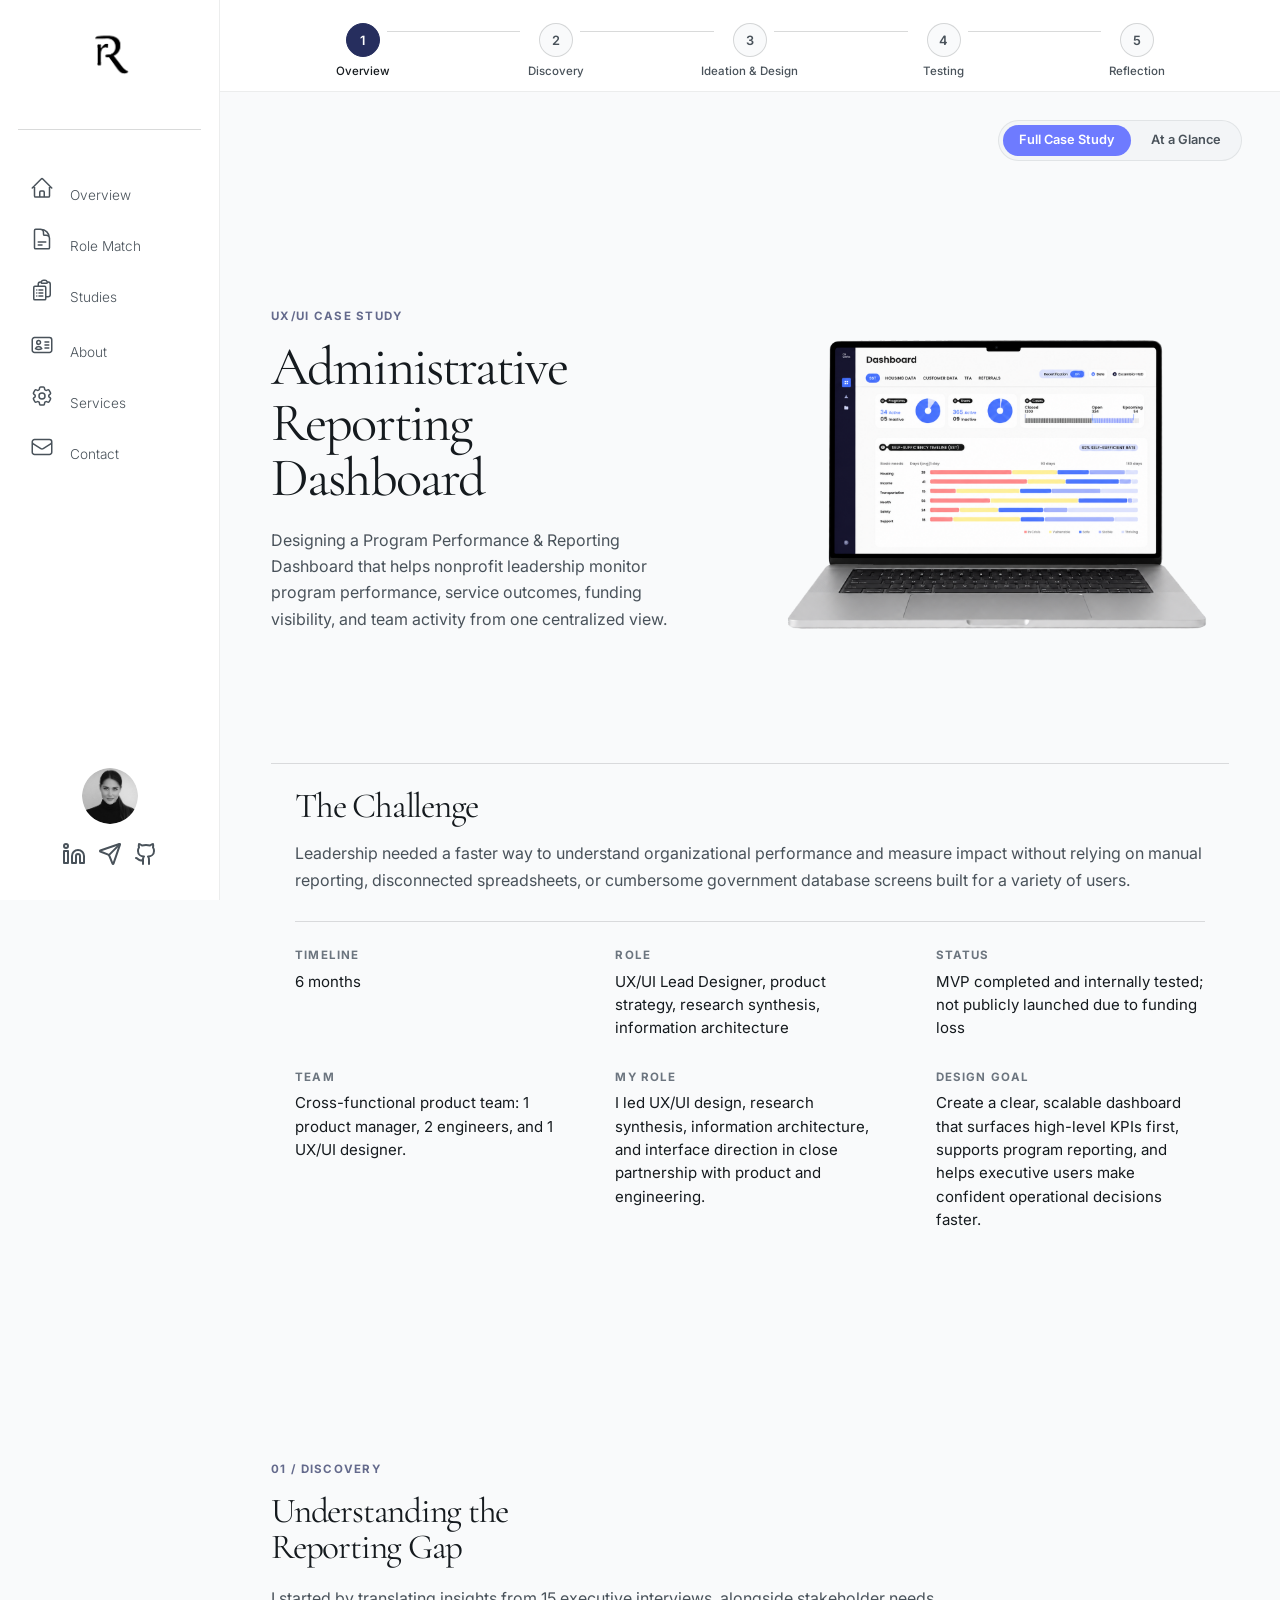
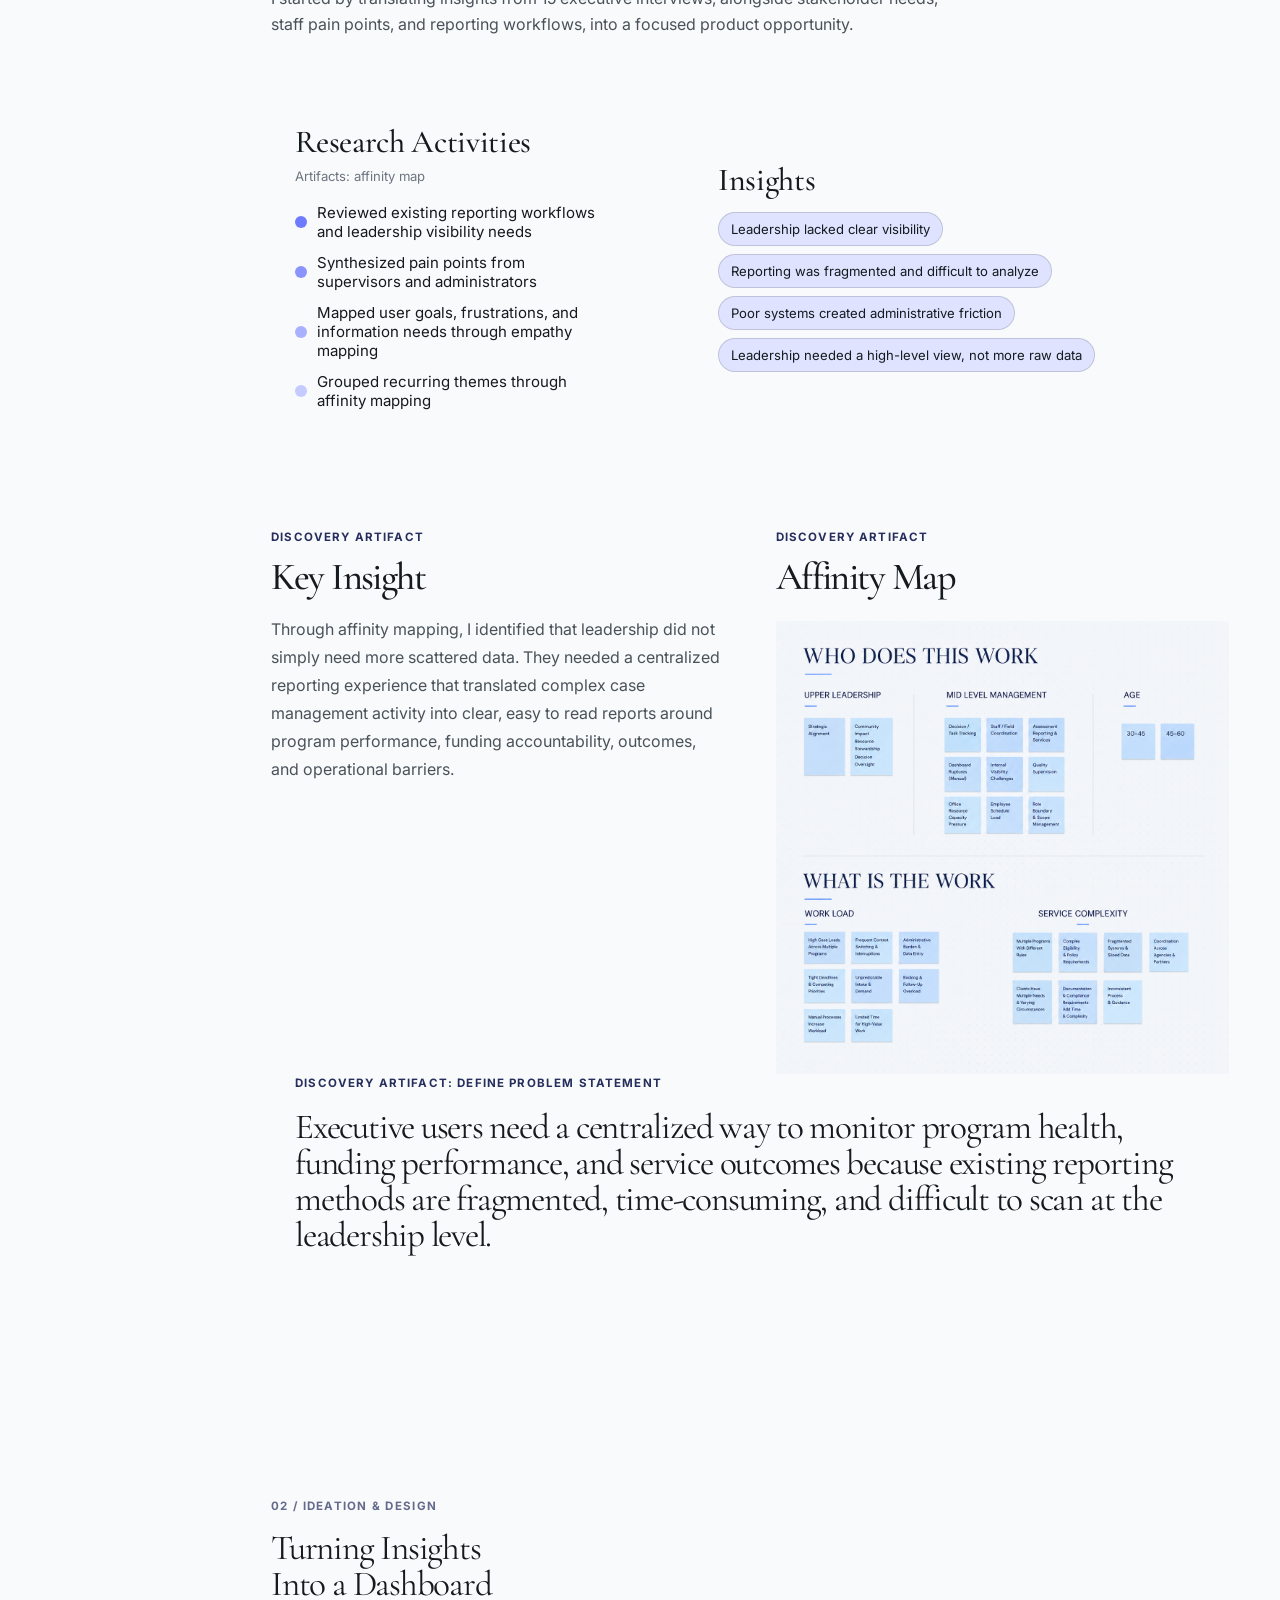
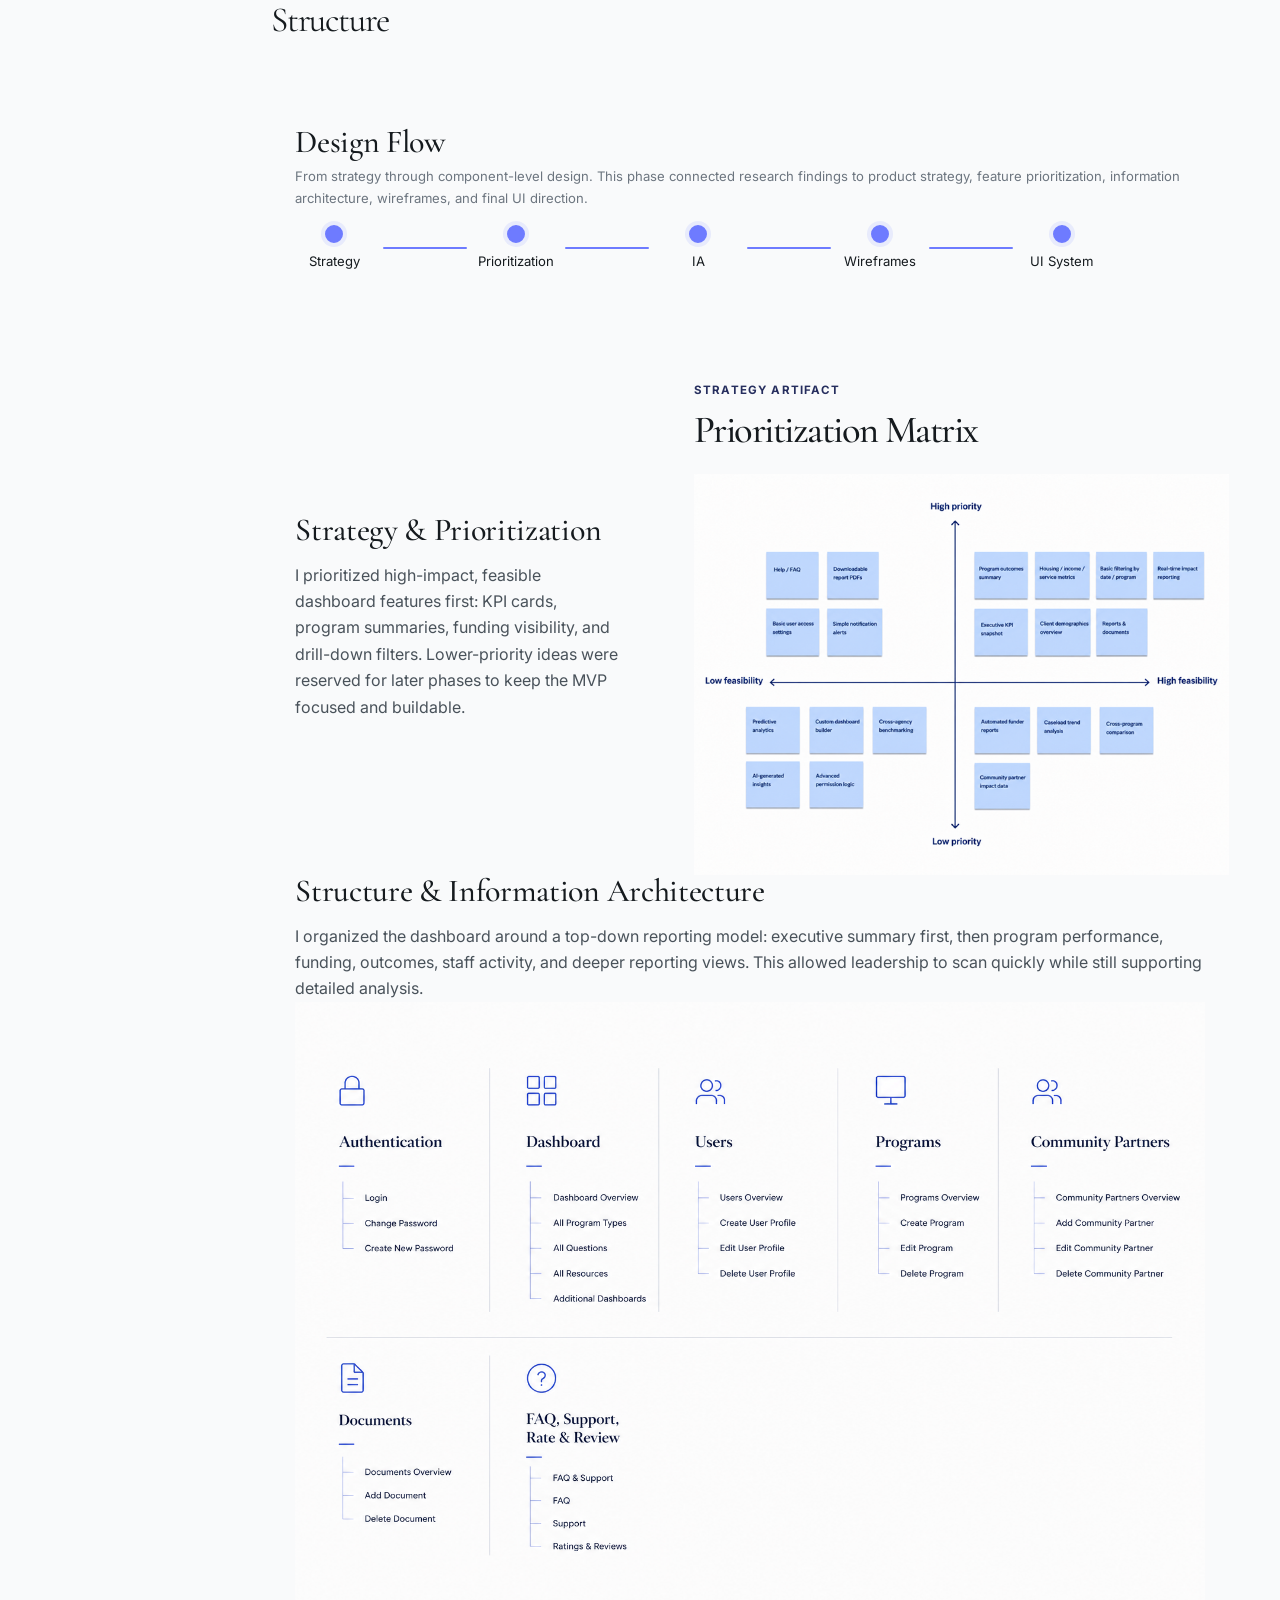
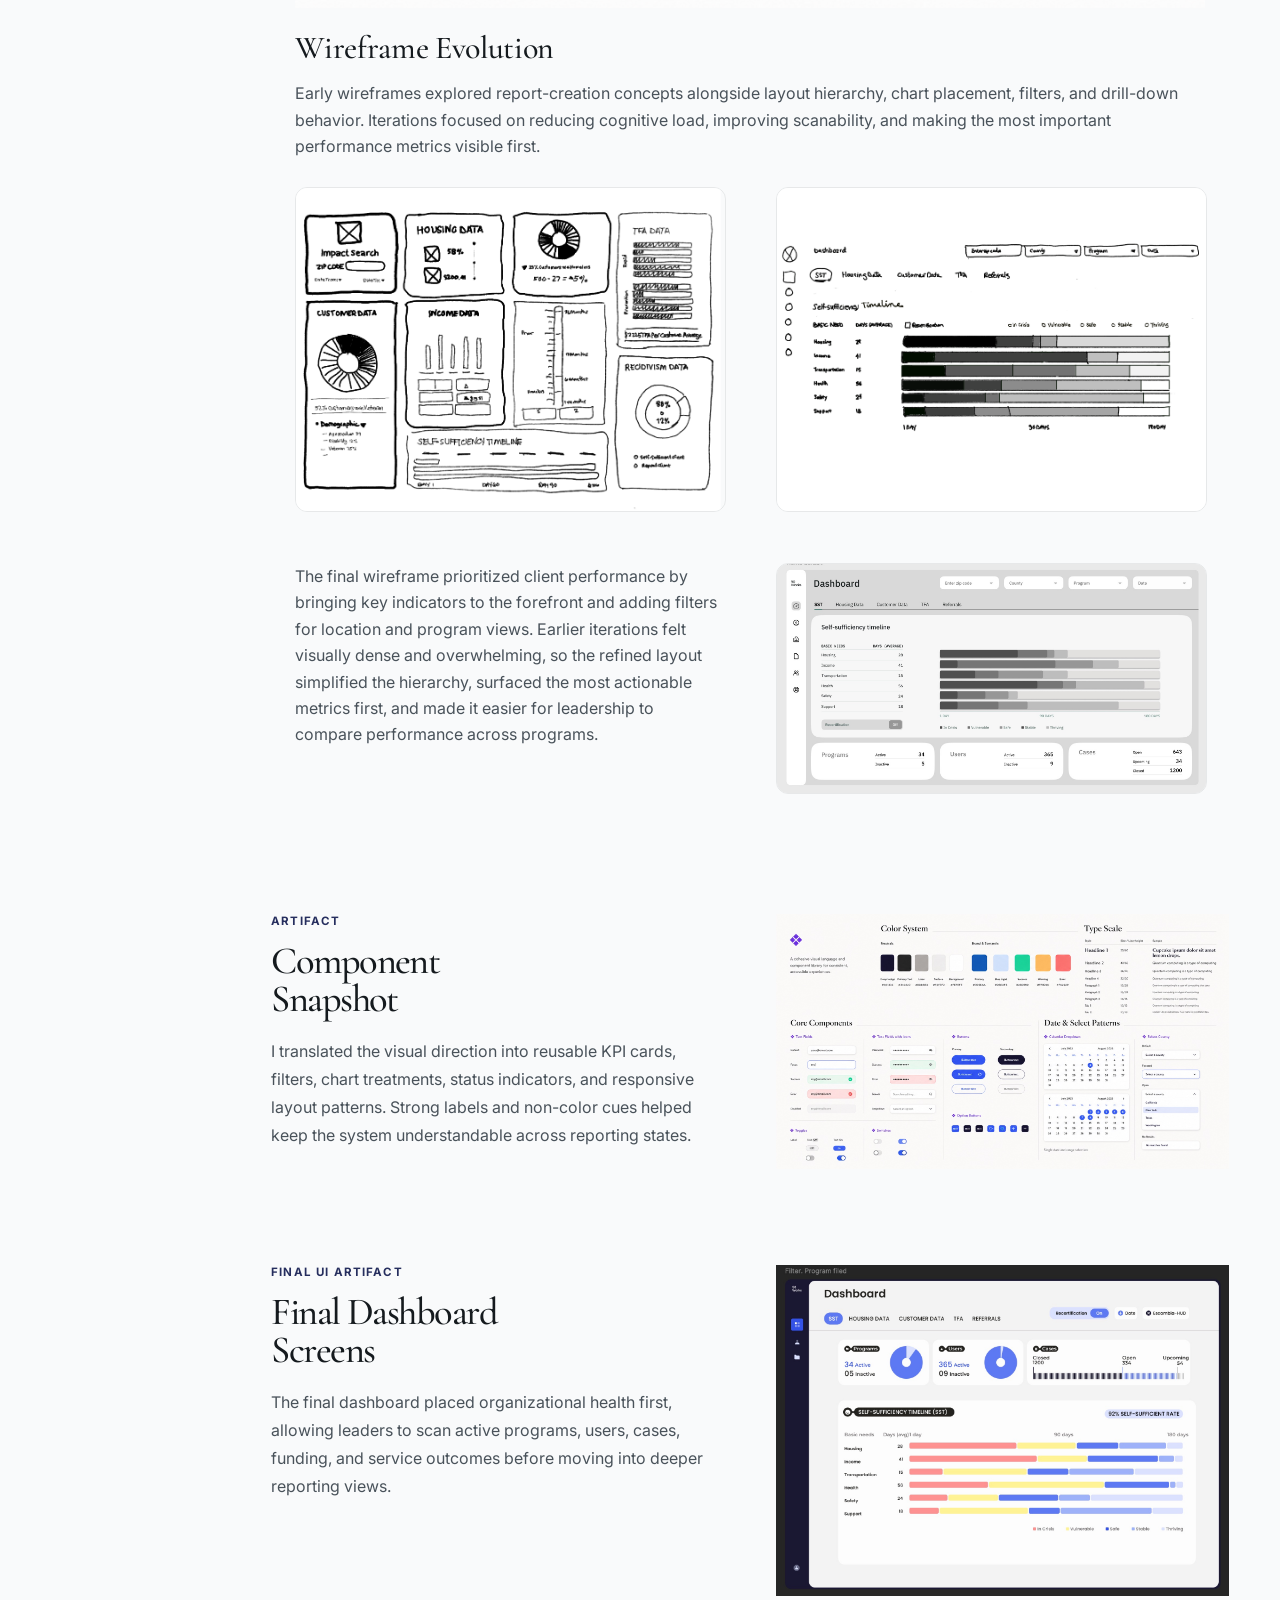
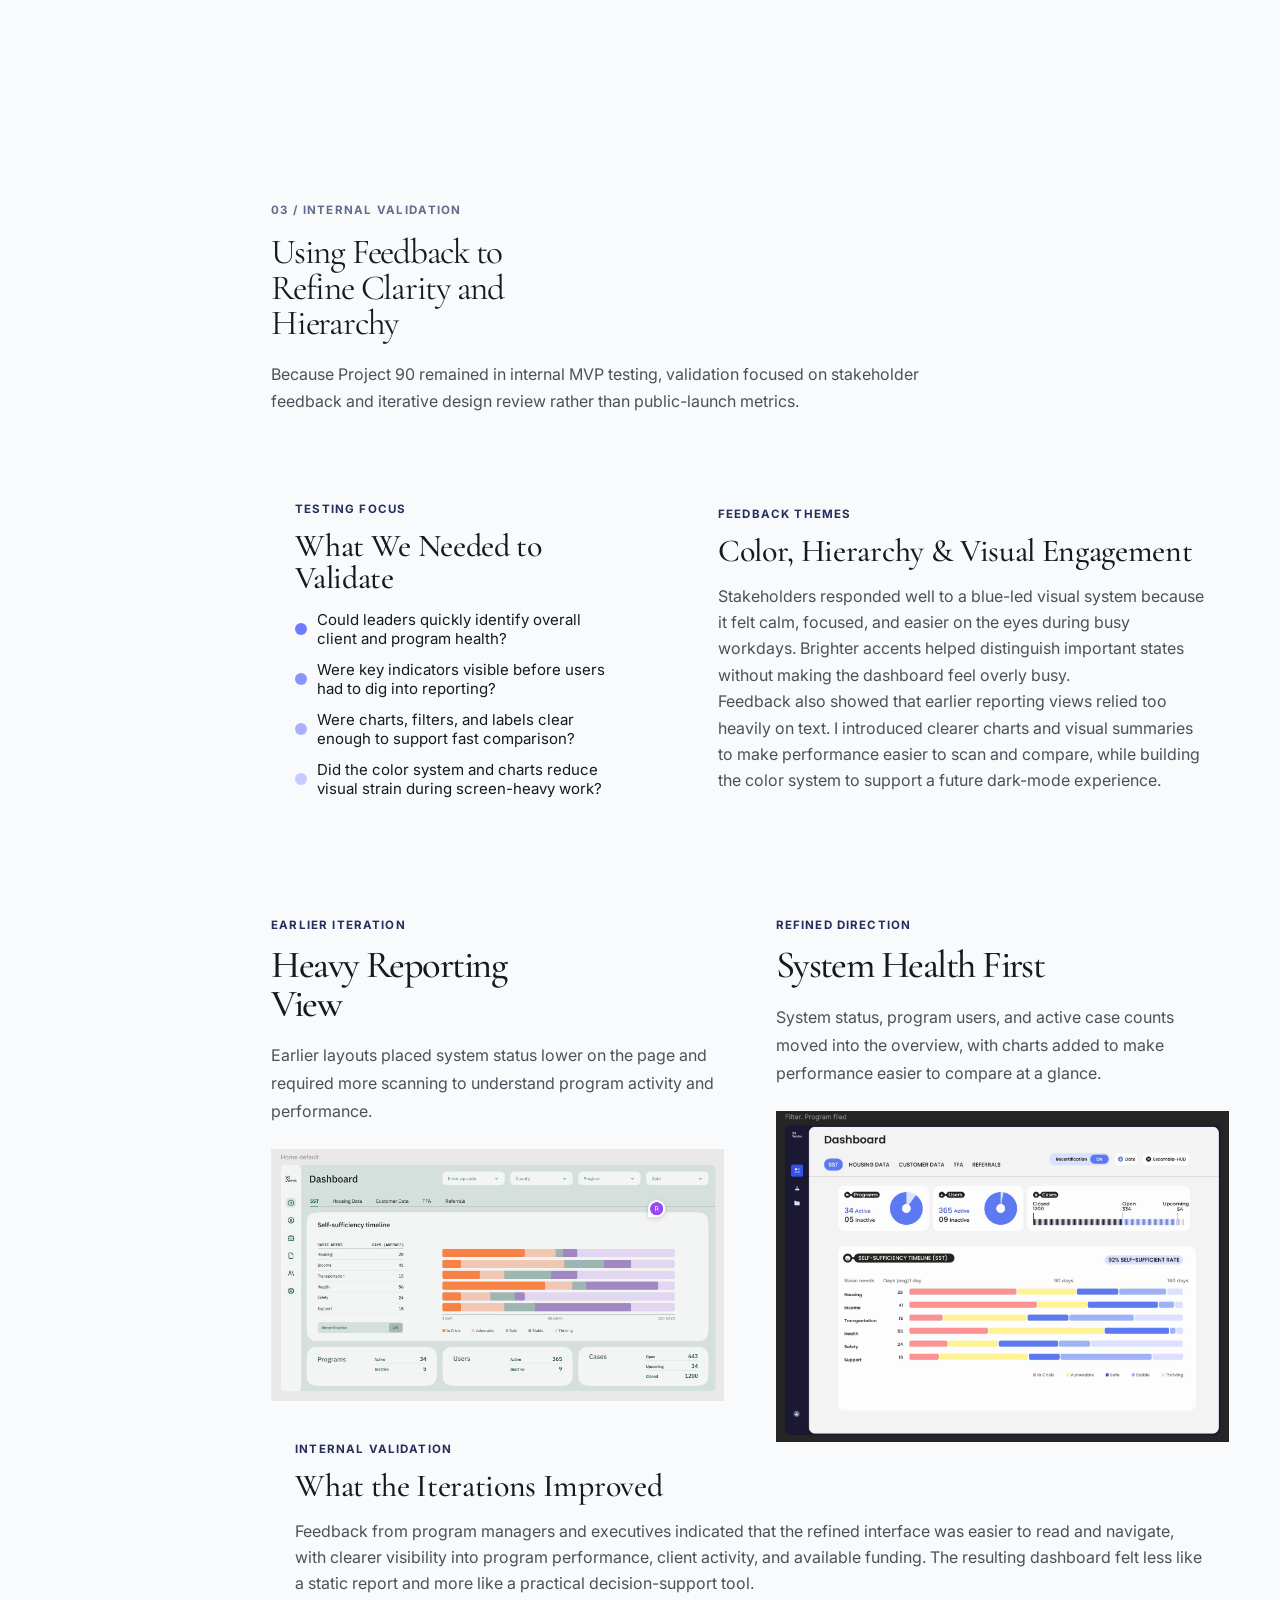
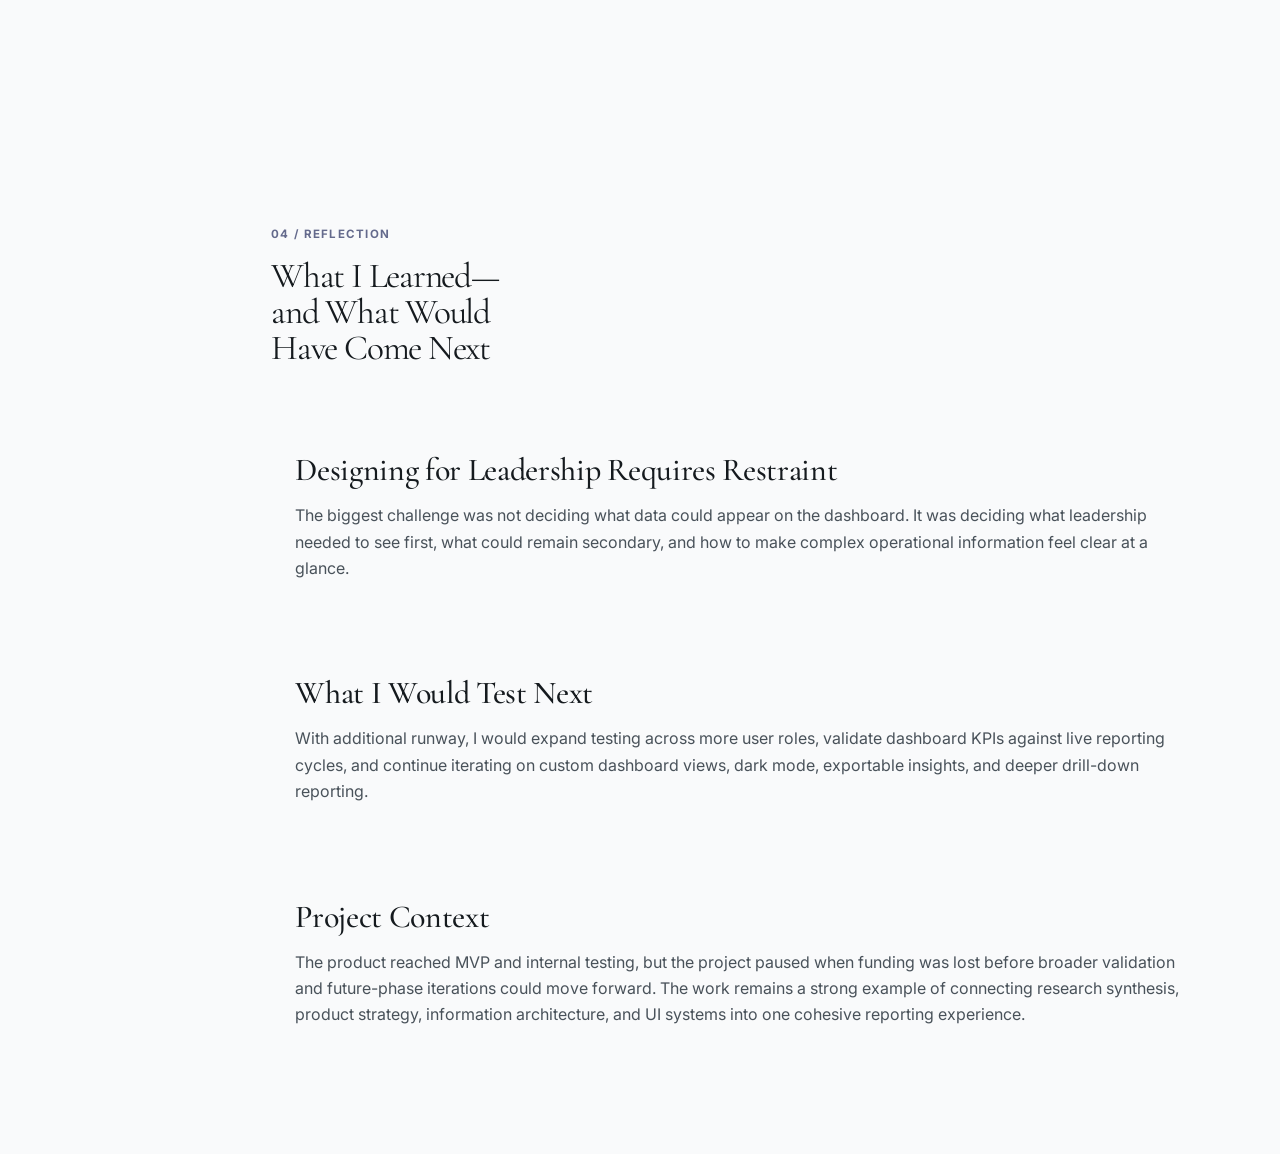
==== commit ec9203b0: "Checkpoint: portfolio audit edits in progress" ====
--- a/admin-panel-case-study.html
+++ b/admin-panel-case-study.html
@@ -208,7 +208,7 @@
   
     <div class="mobileMenu" id="mobileMenu">
       <a href="index.html#heroGrid">Overview</a>
-      <a href="index.html#recruiterBrief">Brief</a>
+      <a href="index.html#recruiterBrief">Role Match</a>
       <div class="mobileMenuLabel">Case Studies</div>
   
       <a href="supervisor-case-management-portal.html">
@@ -277,7 +277,7 @@
           />
         </svg>
 
-        <span>Brief</span>
+        <span>Role Match</span>
       </a>
 
       <div class="navGroup">
@@ -390,7 +390,7 @@
     />
   
     <div class="social-icons">
-      <a href="#" class="icon-link" aria-label="LinkedIn">
+      <a href="https://www.linkedin.com/in/rachel-reust/" class="icon-link" aria-label="LinkedIn" target="_blank" rel="noopener">
         <svg
           xmlns="http://www.w3.org/2000/svg"
           viewBox="0 0 24 24"
@@ -421,27 +421,7 @@
         </svg>
       </a>
   
-      <a href="#" class="icon-link" aria-label="Figma">
-        <svg
-          xmlns="http://www.w3.org/2000/svg"
-          width="24"
-          height="24"
-          viewBox="0 0 24 24"
-          fill="none"
-          stroke="currentColor"
-          stroke-width="2"
-          stroke-linecap="round"
-          stroke-linejoin="round"
-        >
-          <path d="M5 5.5A3.5 3.5 0 0 1 8.5 2H12v7H8.5A3.5 3.5 0 0 1 5 5.5z" />
-          <path d="M12 2h3.5a3.5 3.5 0 1 1 0 7H12V2z" />
-          <path d="M12 12.5a3.5 3.5 0 1 1 7 0 3.5 3.5 0 1 1-7 0z" />
-          <path d="M5 19.5A3.5 3.5 0 0 1 8.5 16H12v3.5a3.5 3.5 0 1 1-7 0z" />
-          <path d="M5 12.5A3.5 3.5 0 0 1 8.5 9H12v7H8.5A3.5 3.5 0 0 1 5 12.5z" />
-        </svg>
-      </a>
-  
-      <a href="#" class="icon-link" aria-label="GitHub">
+      <a href="https://github.com/rachreust" class="icon-link" aria-label="GitHub" target="_blank" rel="noopener">
         <svg
           xmlns="http://www.w3.org/2000/svg"
           width="24"
@@ -473,10 +453,10 @@
 
     <section id="recruiterSummary" class="recruiterSummary" hidden>
       <p class="aboutEyebrow">At a Glance</p>
-      <h1>Admin Reporting Dashboard</h1>
+      <h1>Program Performance & Reporting Dashboard</h1>
 
       <p class="recruiterSummaryLede">
-        I designed an executive reporting dashboard for Project 90 that gives
+        I designed a Program Performance & Reporting Dashboard for Project 90 that gives
         nonprofit leadership one centralized view of program performance,
         funding, service outcomes, and team activity — replacing fragmented
         spreadsheets and reporting screens built for the wrong audience.
@@ -575,9 +555,9 @@
           <div class="overviewIntroFull">
             <div class="sectionHeader">
               <p class="aboutEyebrow">UX/UI Case Study</p>
-              <h1>Admin Reporting Dashboard</h1>
+              <h1>Administrative Reporting Dashboard</h1>
               <p>
-                Designing an executive admin reporting dashboard for Project 90 that helps nonprofit leadership monitor program performance, service outcomes, funding visibility, and team activity from one centralized view.
+                Designing a Program Performance & Reporting Dashboard that helps nonprofit leadership monitor program performance, service outcomes, funding visibility, and team activity from one centralized view.
               </p>
             </div>
             </div>
@@ -814,9 +794,7 @@
               <div class="artifactInner">
                 <span class="artifactLabel">Artifact</span>
                 <h4>Component Snapshot</h4>
-                <p>
-                  The final dashboard gives leadership a clear view of program health, client performance, and case activity at a glance. Strong contrast, clear labels, and non-color-only chart cues support accessibility, while the indigo-and-blue palette keeps the experience calm, readable, and dark-mode-friendly.
-                </p>
+                <p>I translated the visual direction into reusable KPI cards, filters, chart treatments, status indicators, and responsive layout patterns. Strong labels and non-color cues helped keep the system understandable across reporting states.</p>
               </div>
             </figure>
             <div class="imageZoom">
@@ -830,7 +808,8 @@
                 <span class="artifactLabel">Final UI Artifact</span>
                 <h4>Final Dashboard Screens</h4>
                 <p>
-                  The final dashboard gives leadership a clear view of program health, client performance, and case activity at a glance. Strong contrast, clear labels, and non-color-only chart cues support accessibility, while the indigo-and-blue palette keeps the experience calm, readable, and dark-mode-friendly.
+                  The final dashboard placed organizational health first, allowing leaders to scan active programs, users, cases, funding, and service outcomes before moving into deeper reporting views.
+
                 </p>
               </div>
             </figure>
--- a/css/index.css
+++ b/css/index.css
@@ -242,7 +242,8 @@
 .social-icons {
   display: flex;
   align-items: center;
-  padding-left: 10%;
+  justify-content: center;
+  width: 100%;
 }
 
 .icon-link {
@@ -1622,15 +1623,28 @@
 
 @media (max-width: 900px) {
   #heroGrid {
+    position: relative;
     grid-template-columns: 1fr;
     min-height: auto;
     gap: 24px;
   }
 
   .heroImage {
-    display: none;
-    max-width: 100%;
-    justify-self: start;
+    display: block;
+    position: absolute;
+    top: 50%;
+    left: 50%;
+    transform: translate(-50%, -50%);
+    width: 80%;
+    max-width: 380px;
+    opacity: 0.12;
+    z-index: 0;
+    pointer-events: none;
+  }
+
+  .heroCard {
+    position: relative;
+    z-index: 1;
   }
 
   .heroCard,
@@ -1800,12 +1814,14 @@
   }
 
   .portraitBase {
-    position: relative;
-    left: auto;
+    position: absolute;
+    top: 0;
+    left: 50%;
     bottom: auto;
-    width: min(80vw, 420px);
-    margin: 12px 0 28px;
-    transform: none;
+    width: min(70vw, 380px);
+    margin: 0;
+    opacity: 0.12;
+    transform: translate(-50%, -60%);
   }
 
   .orbitBtn {
@@ -1872,12 +1888,8 @@
 }
 
 @media (max-width: 680px) {
-  .aboutHero {
-    min-height: 920px;
-  }
-
   .portraitBase {
-    width: min(96vw, 500px);
+    width: min(96vw, 380px);
   }
 
   .panelContent {
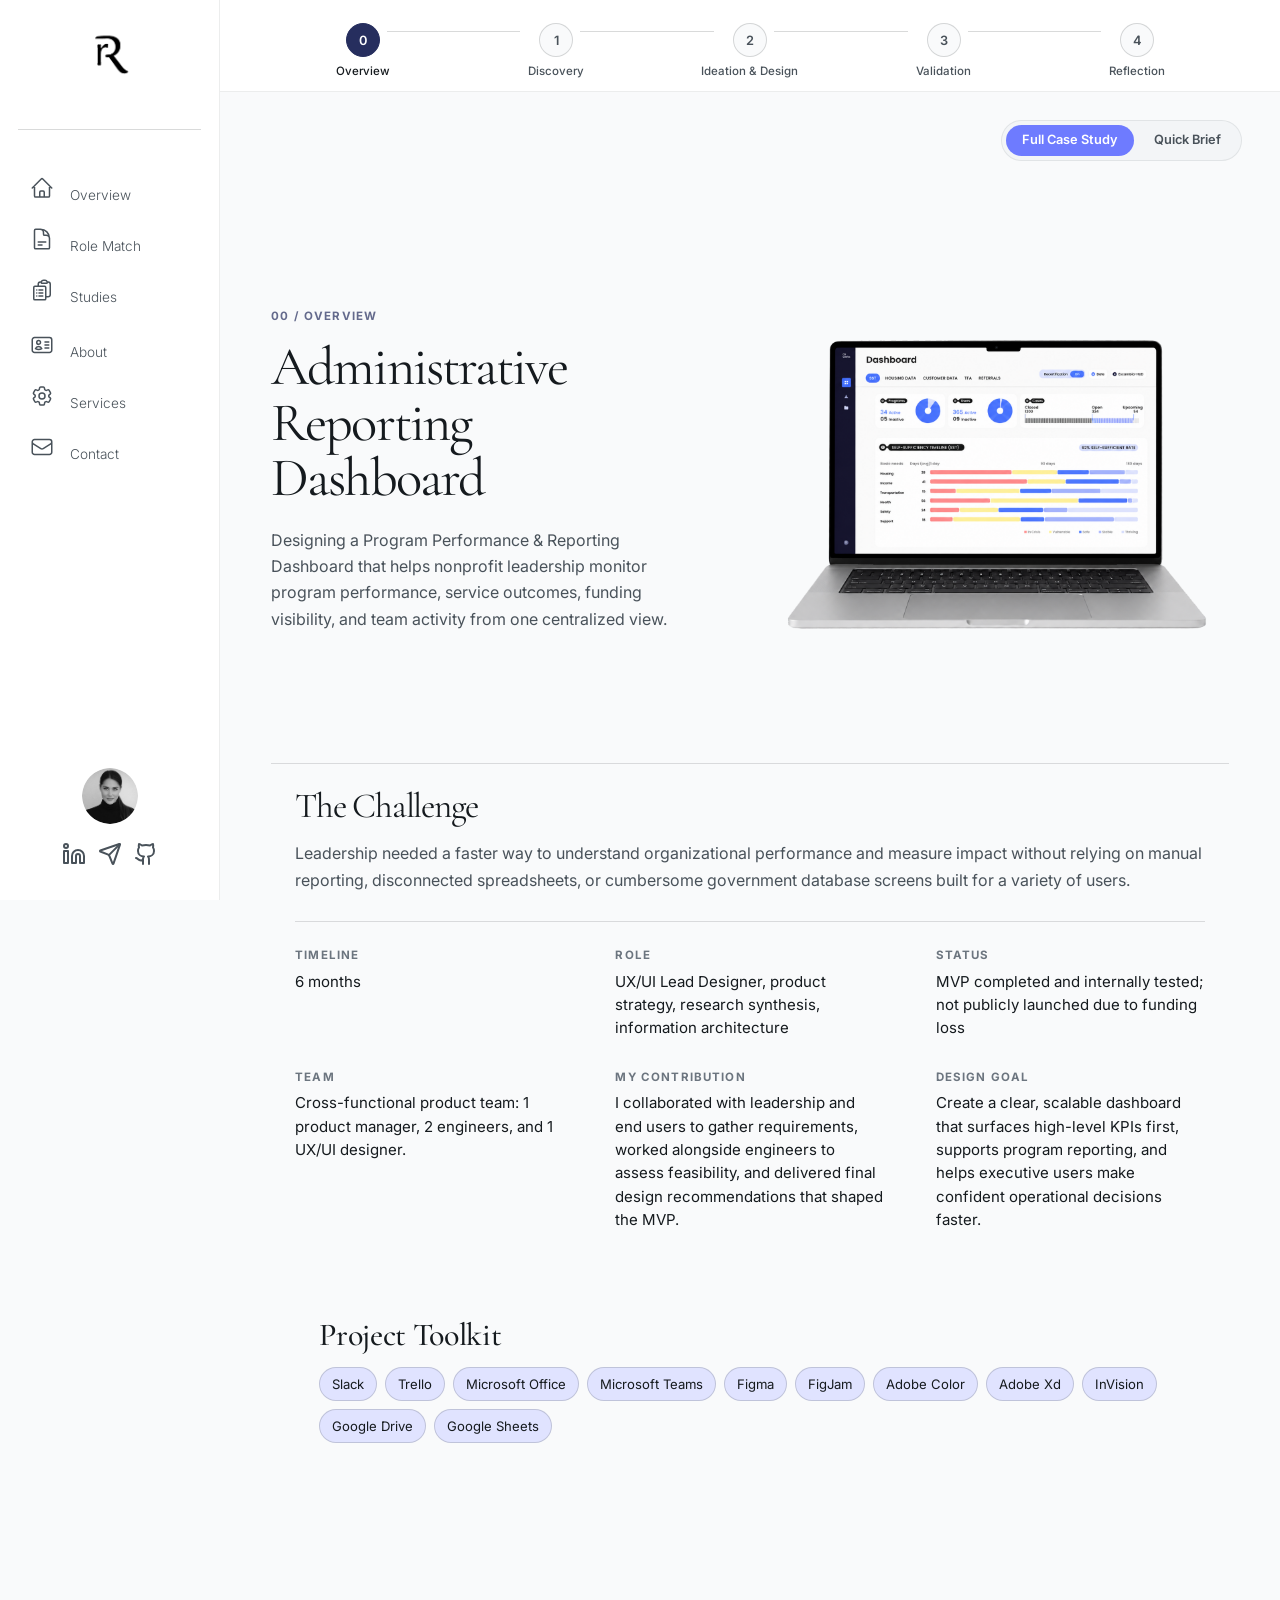
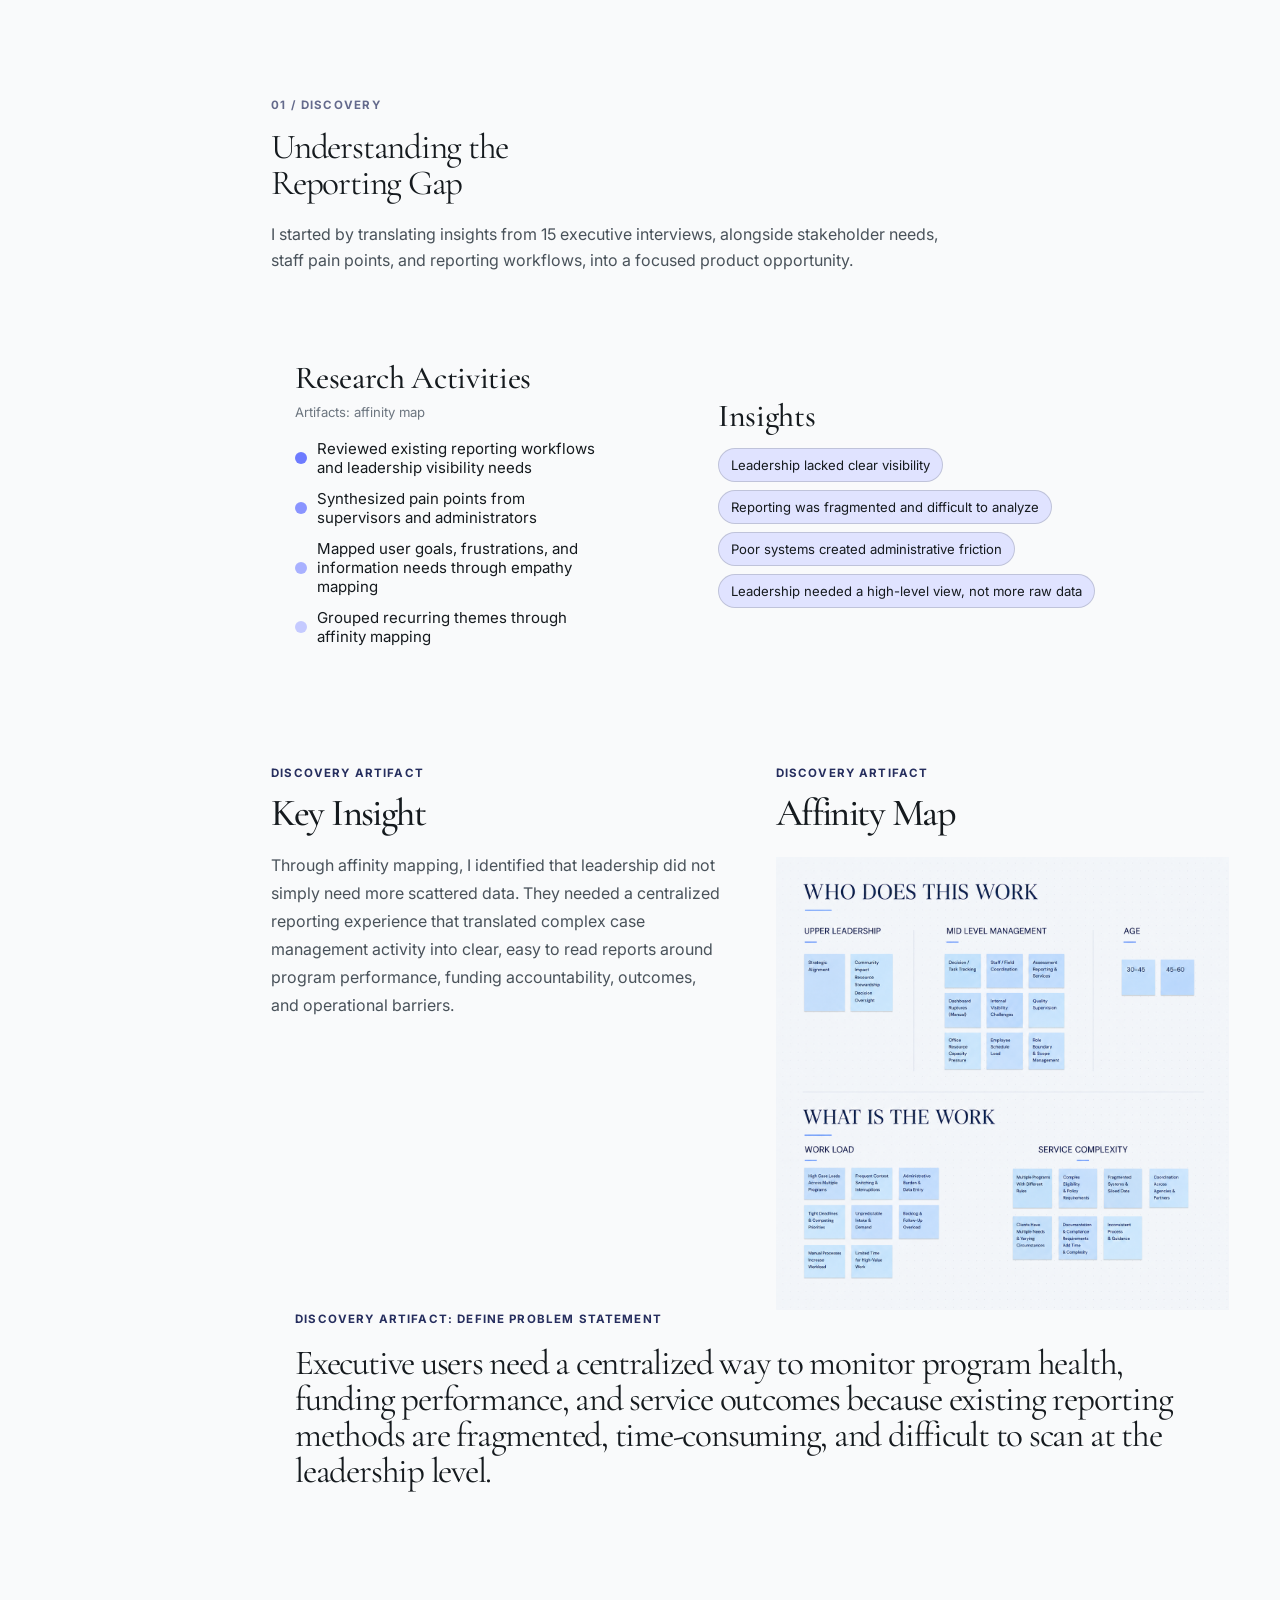
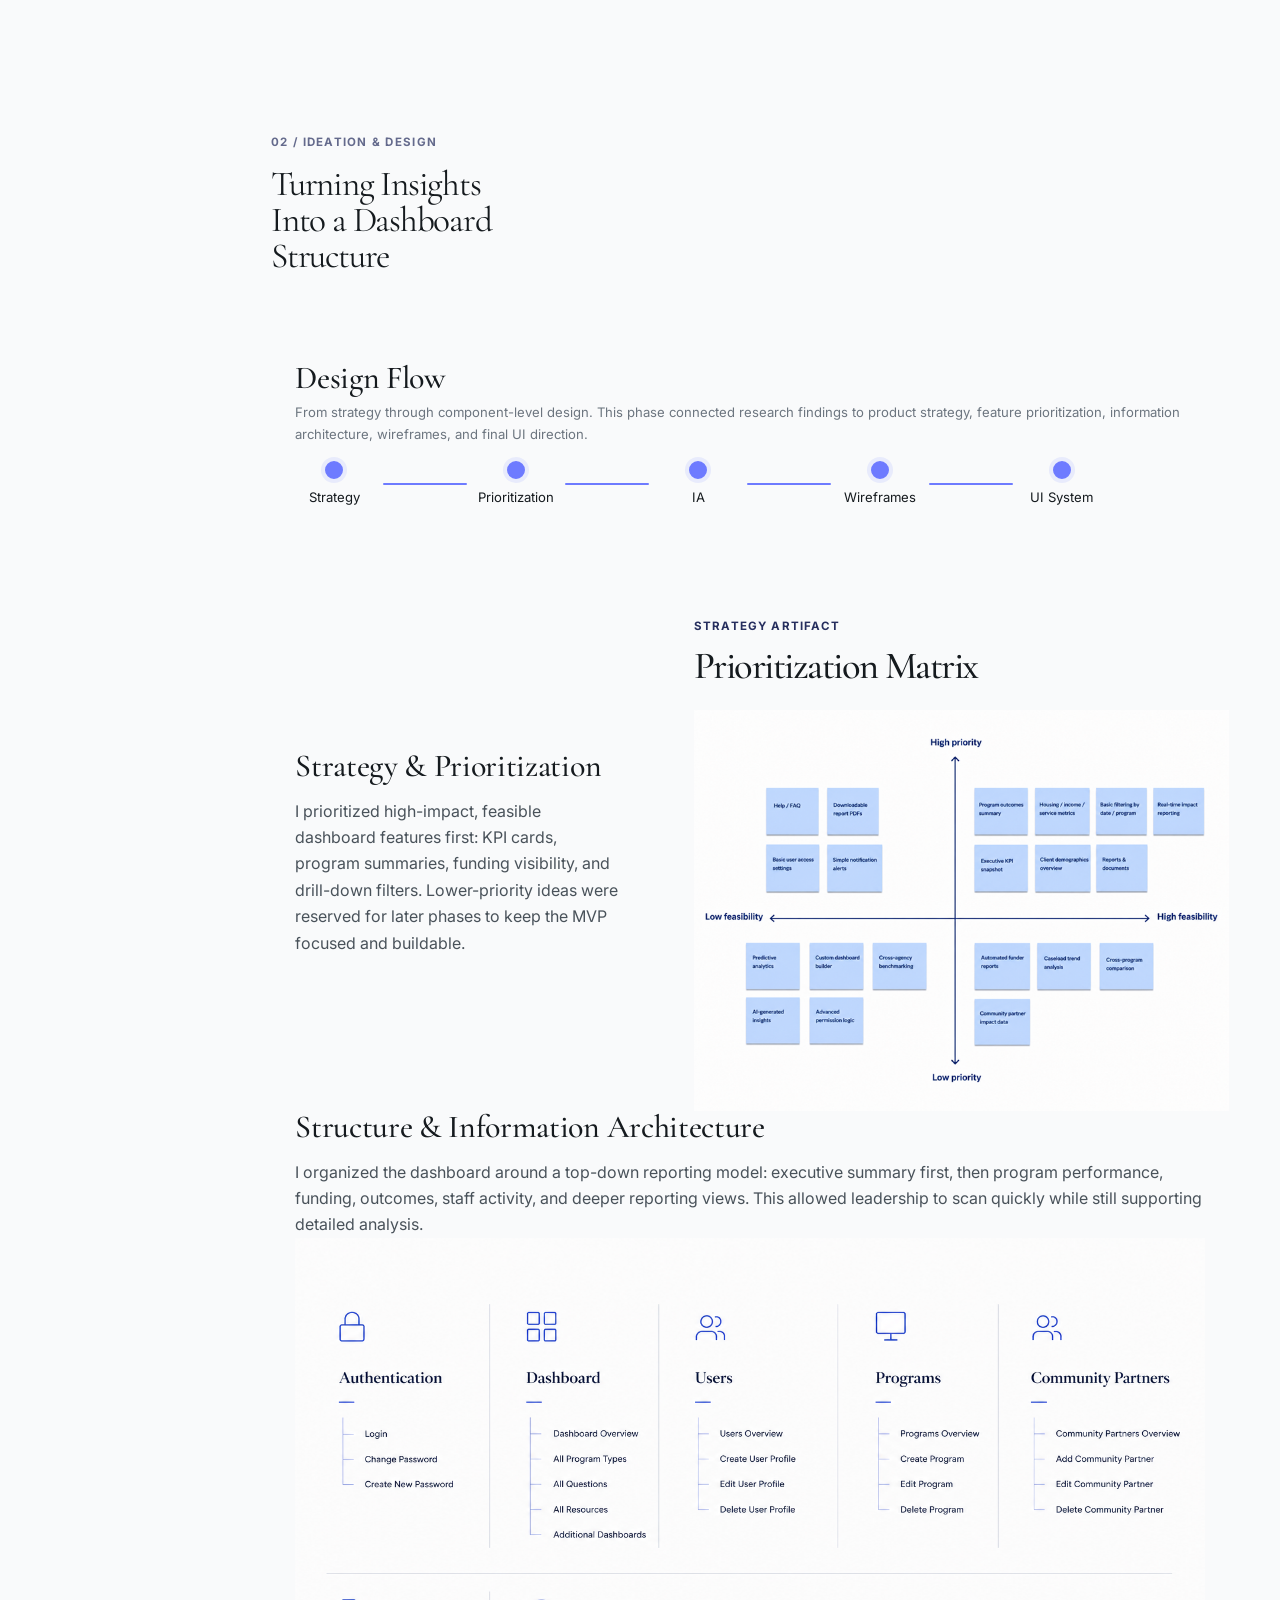
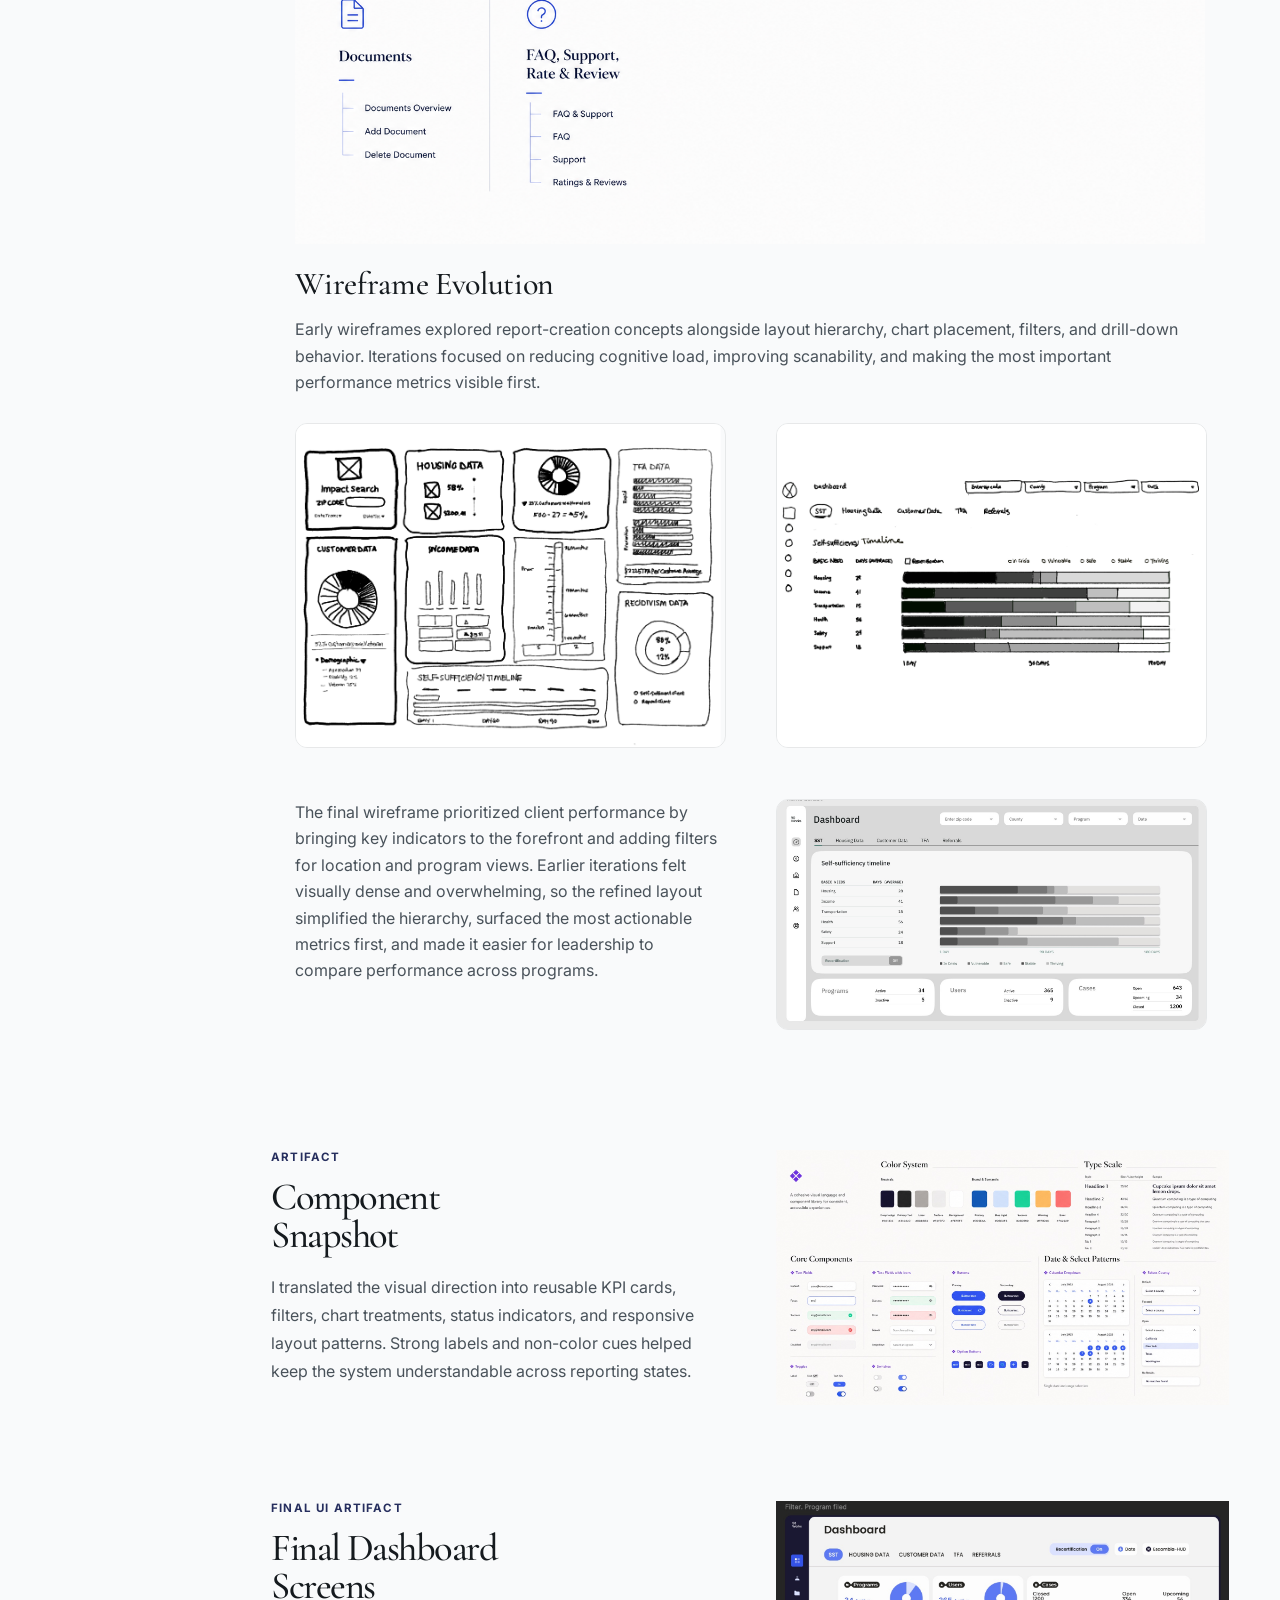
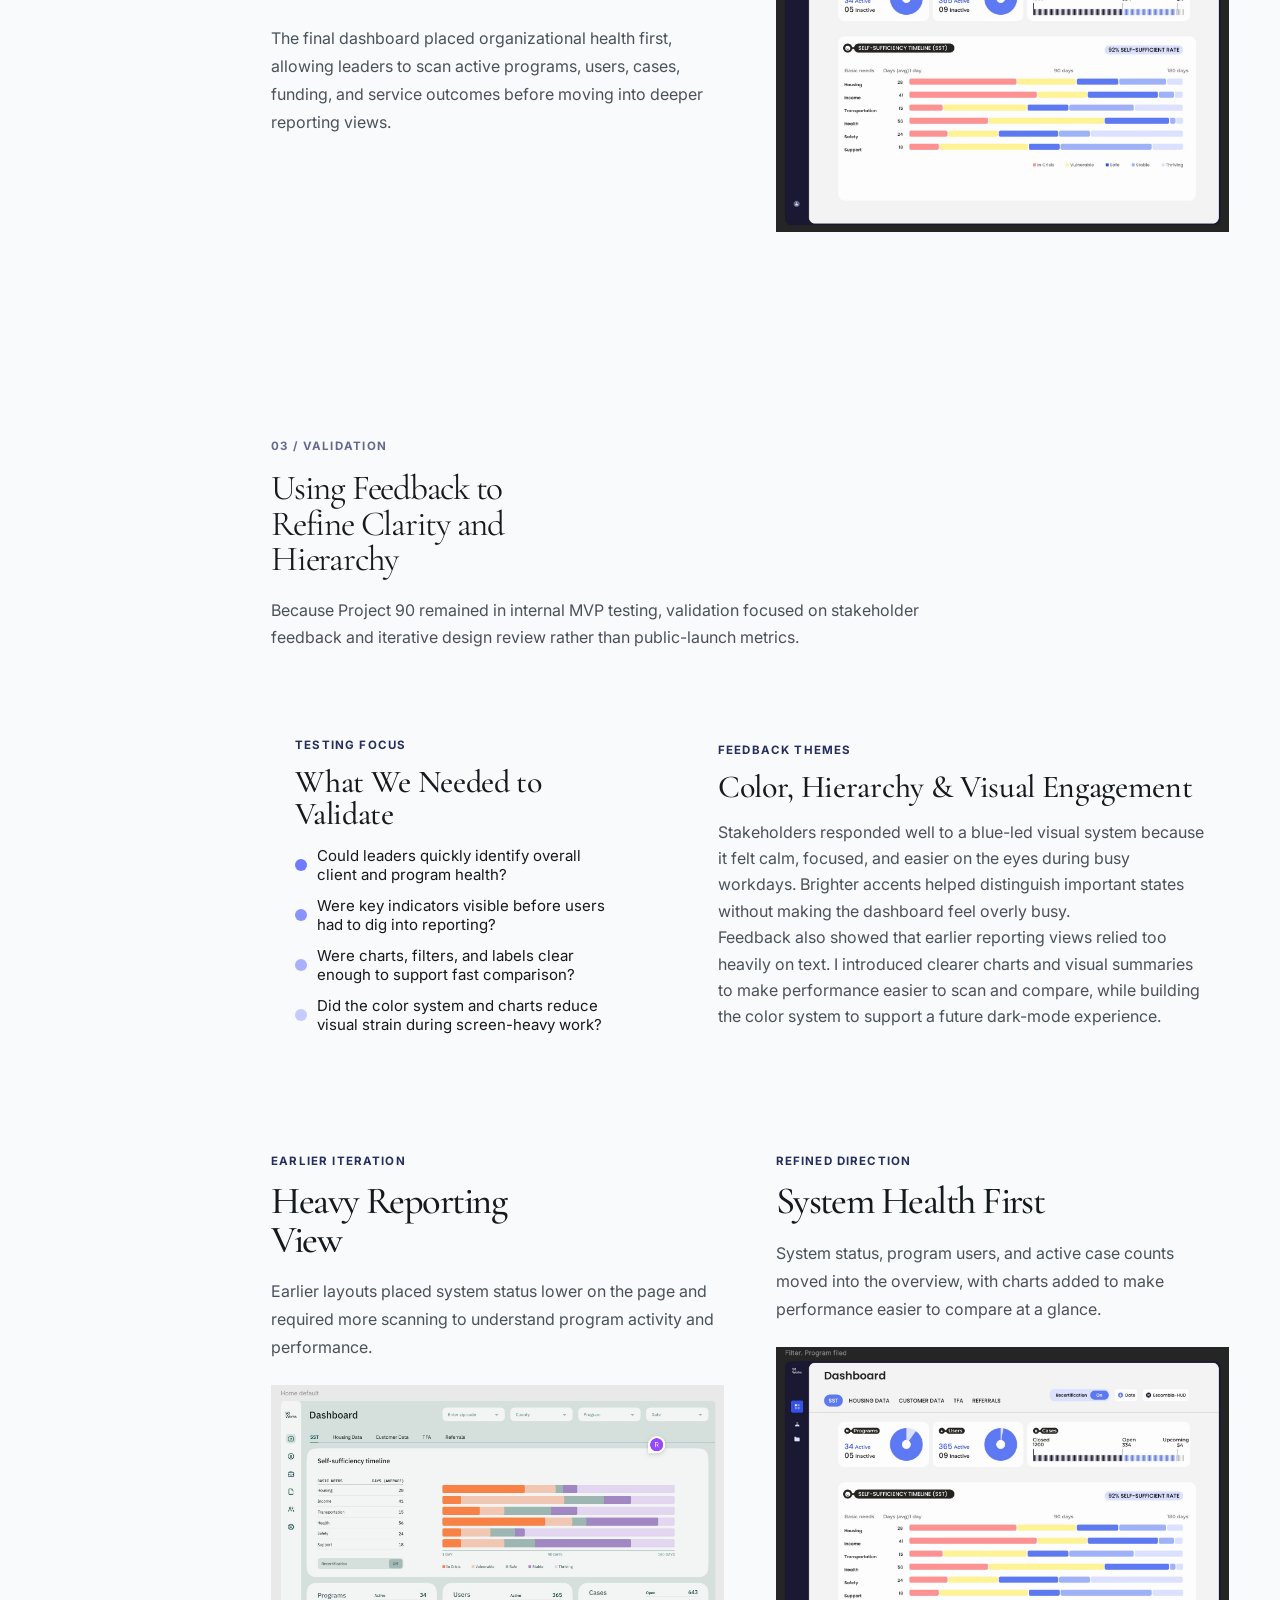
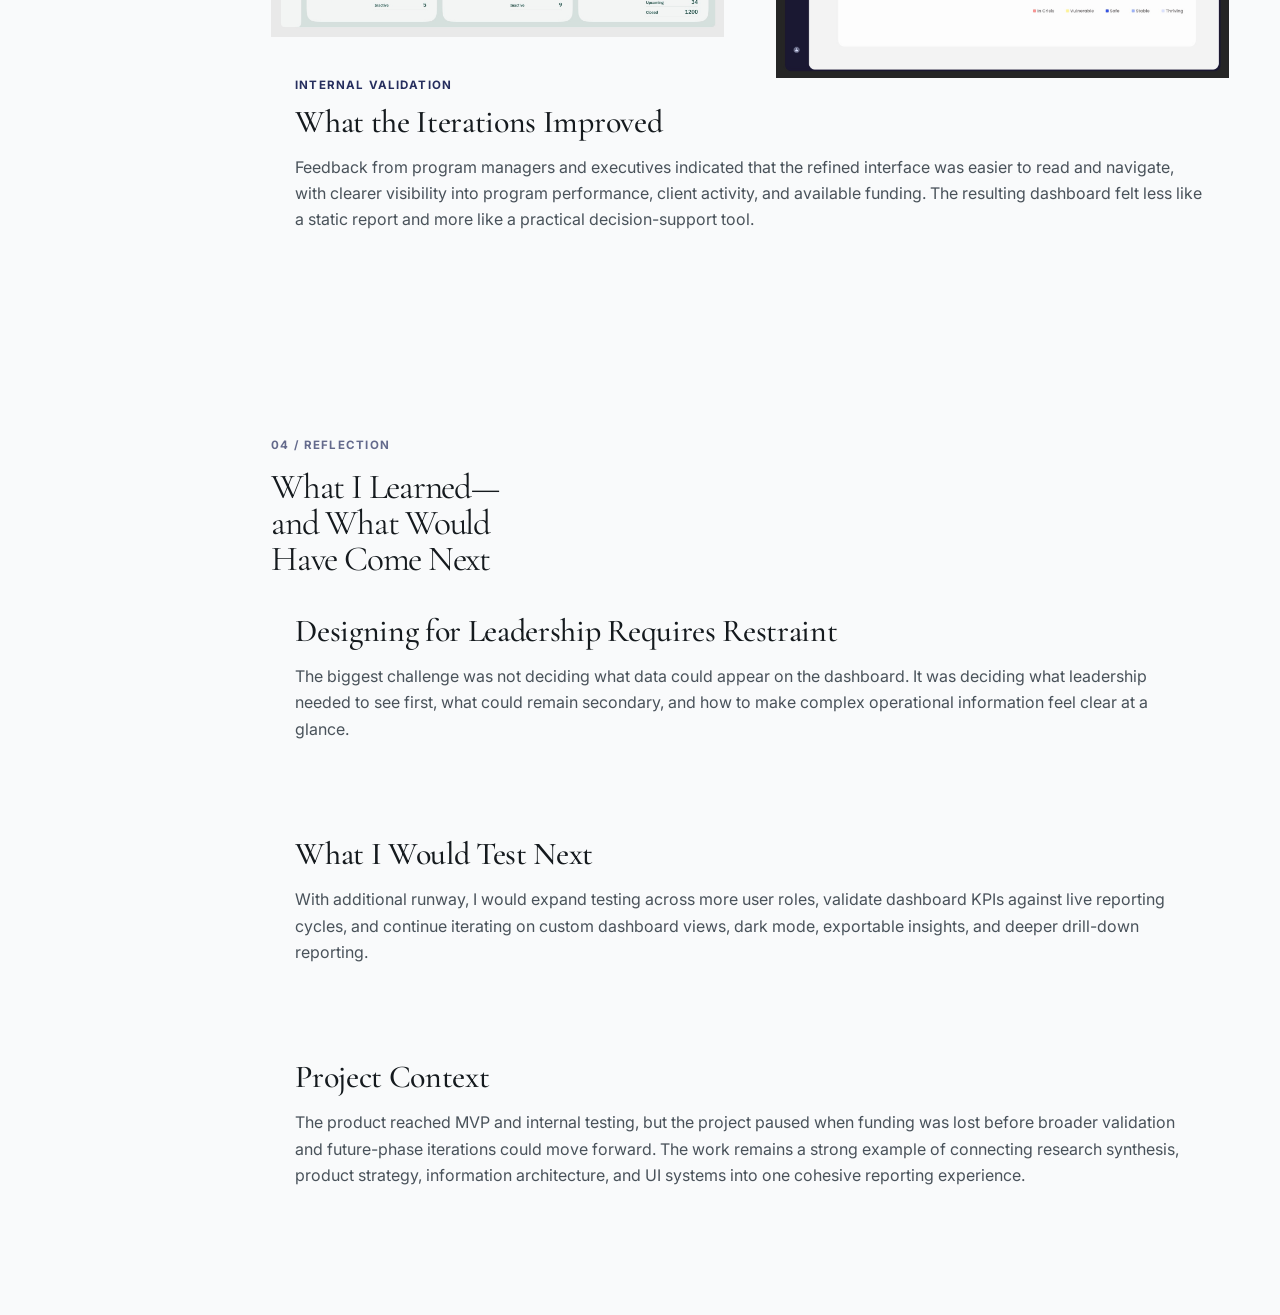
==== commit ee7e0600: "through phase 8 push" ====
--- a/admin-panel-case-study.html
+++ b/admin-panel-case-study.html
@@ -447,49 +447,43 @@
         Full Case Study
       </button>
       <button type="button" class="caseViewBtn" data-view="brief" aria-pressed="false">
-        At a Glance
+        Quick Brief
       </button>
     </div>
 
     <section id="recruiterSummary" class="recruiterSummary" hidden>
-      <p class="aboutEyebrow">At a Glance</p>
+      <p class="aboutEyebrow">Quick Brief</p>
       <h1>Program Performance & Reporting Dashboard</h1>
 
       <p class="recruiterSummaryLede">
-        I designed a Program Performance & Reporting Dashboard for Project 90 that gives
-        nonprofit leadership one centralized view of program performance,
-        funding, service outcomes, and team activity — replacing fragmented
-        spreadsheets and reporting screens built for the wrong audience.
+        I designed a centralized reporting dashboard for Project 90 that helped nonprofit leaders monitor program performance, funding, service outcomes, and team activity, replacing fragmented spreadsheets and government reporting screens built for case level work.
       </p>
 
       <div class="recruiterSummaryBlock">
         <h3>The Challenge</h3>
         <p>
-          Leadership had no fast way to understand organizational performance
-          or measure impact. Reporting was manual, disconnected across
-          spreadsheets, and buried in government database screens designed
-          for case-level users, not executives.
+          Leadership lacked a fast, reliable way to understand organizational performance or identify where attention was needed. Reporting was manual, scattered across spreadsheets, and buried inside government databases designed for individual case documentation rather than leadership decisions.
         </p>
       </div>
 
       <div class="recruiterSummaryBlock">
-        <h3>My Role &amp; Approach</h3>
+        <h3>My Contribution &amp; Approach</h3>
         <p>
-          As UX/UI lead, I synthesized 15 executive interviews into a
-          top-down reporting model — executive summary first, then program
-          performance, funding, outcomes, and staff activity — and
-          prioritized KPI cards, program summaries, funding visibility, and
-          drill-down filters for the MVP.
+          As the lead UX/UI designer and sole designer on the product team, I synthesized 15 executive interviews into a top down reporting model: organizational health first, followed by program performance, funding, outcomes, and staff activity. For the MVP, I prioritized scannable KPI cards, program summaries, funding visibility, trend charts, and drill down filters.
+        </p>
+      </div>
+
+         <div class="recruiterSummaryBlock">
+        <h3>Key Design Decision</h3>
+        <p>
+          The dashboard was organized around order of attention, not simply data availability. Leaders could scan overall performance first, identify areas requiring intervention, and then move into deeper program level reporting.
         </p>
       </div>
 
       <div class="recruiterSummaryBlock">
         <h3>Outcome</h3>
         <p>
-          Stakeholder feedback pushed the design from a text-heavy report
-          toward a chart-driven, blue-led system that felt calmer and easier
-          to scan. The MVP was completed and internally tested; public launch
-          was paused when program funding was cut.
+  Stakeholder feedback shifted the experience from a dense, text heavy report into a calmer, chart led dashboard with clearer hierarchy and faster scanning. The MVP was completed and internally tested; broader rollout paused after program funding ended.
         </p>
       </div>
 
@@ -524,28 +518,28 @@
     </section>
 
     <nav class="csNav" aria-label="Case study progress">
-      <a href="#overview" class="csNavStep is-active">
+      <a href="#overview" class="csNavStep is-active" aria-current="step">
+        <span class="csNavNumber">0</span>
+        <span class="csNavLabel">Overview</span>
+      </a>
+
+      <a href="#discovery" class="csNavStep">
         <span class="csNavNumber">1</span>
-        <span class="csNavLabel">Overview</span>
-      </a>
-    
-      <a href="#discovery" class="csNavStep">
+        <span class="csNavLabel">Discovery</span>
+      </a>
+
+      <a href="#ideation-design" class="csNavStep">
         <span class="csNavNumber">2</span>
-        <span class="csNavLabel">Discovery</span>
-      </a>
-    
-      <a href="#ideation-design" class="csNavStep">
+        <span class="csNavLabel">Ideation &amp; Design</span>
+      </a>
+
+      <a href="#validation" class="csNavStep">
         <span class="csNavNumber">3</span>
-        <span class="csNavLabel">Ideation &amp; Design</span>
-      </a>
-    
-      <a href="#usability-testing" class="csNavStep">
+        <span class="csNavLabel">Validation</span>
+      </a>
+
+      <a href="#reflection" class="csNavStep">
         <span class="csNavNumber">4</span>
-        <span class="csNavLabel">Testing</span>
-      </a>
-    
-      <a href="#reflection" class="csNavStep">
-        <span class="csNavNumber">5</span>
         <span class="csNavLabel">Reflection</span>
       </a>
     </nav>
@@ -554,7 +548,7 @@
         <div class="overviewHero">
           <div class="overviewIntroFull">
             <div class="sectionHeader">
-              <p class="aboutEyebrow">UX/UI Case Study</p>
+              <p class="aboutEyebrow">00 / OVERVIEW</p>
               <h1>Administrative Reporting Dashboard</h1>
               <p>
                 Designing a Program Performance & Reporting Dashboard that helps nonprofit leadership monitor program performance, service outcomes, funding visibility, and team activity from one centralized view.
@@ -599,10 +593,8 @@
                 </p>
             </div>
             <div>
-              <h3>My Role</h3>
-              <p>
-                I led UX/UI design, research synthesis, information architecture, and interface direction in close partnership with product and engineering.
-              </p>
+              <h3>My Contribution</h3>
+              <p>I collaborated with leadership and end users to gather requirements, worked alongside engineers to assess feasibility, and delivered final design recommendations that shaped the MVP.</p>
             </div>
         <div>
           <h3>Design Goal</h3>
@@ -610,15 +602,68 @@
             Create a clear, scalable dashboard that surfaces high-level KPIs first, supports program reporting, and helps executive users make confident operational decisions faster.
           </p>
         </div>
-    
-        
+
+
+      </div>
+      <div class="dash-grid-stack">
+        <article class="card">
+          <div class="card-header">
+            <h3 class="card-title">Project Toolkit</h3>
+          </div>
+          <div class="tags" aria-label="Tools used for this project">
+            <span class="tag">
+              <iconify-icon icon="logos:slack-icon" width="16" height="16" aria-hidden="true"></iconify-icon>
+              Slack
+            </span>
+            <span class="tag">
+              <iconify-icon icon="logos:trello" width="16" height="16" aria-hidden="true"></iconify-icon>
+              Trello
+            </span>
+            <span class="tag">
+              <iconify-icon icon="logos:microsoft-icon" width="16" height="16" aria-hidden="true"></iconify-icon>
+              Microsoft Office
+            </span>
+            <span class="tag">
+              <iconify-icon icon="logos:microsoft-icon" width="16" height="16" aria-hidden="true"></iconify-icon>
+              Microsoft Teams
+            </span>
+            <span class="tag">
+              <iconify-icon icon="logos:figma" width="16" height="16" aria-hidden="true"></iconify-icon>
+              Figma
+            </span>
+            <span class="tag">
+              <iconify-icon icon="simple-icons:figma" width="16" height="16" aria-hidden="true"></iconify-icon>
+              FigJam
+            </span>
+            <span class="tag">
+              <iconify-icon icon="logos:adobe-icon" width="16" height="16" aria-hidden="true"></iconify-icon>
+              Adobe Color
+            </span>
+            <span class="tag">
+              <iconify-icon icon="logos:adobe-xd" width="16" height="16" aria-hidden="true"></iconify-icon>
+              Adobe Xd
+            </span>
+            <span class="tag">
+              <iconify-icon icon="logos:invision-icon" width="16" height="16" aria-hidden="true"></iconify-icon>
+              InVision
+            </span>
+            <span class="tag">
+              <iconify-icon icon="logos:google-drive" width="16" height="16" aria-hidden="true"></iconify-icon>
+              Google Drive
+            </span>
+            <span class="tag">
+              <iconify-icon icon="logos:google-drive" width="16" height="16" aria-hidden="true"></iconify-icon>
+              Google Sheets
+            </span>
+          </div>
+        </article>
       </div>
     </article>
   </section>
 
       <section id="discovery" class="caseSection">
         <div class="sectionHeader">
-          <p class="aboutEyebrow">01 / Discovery</p>
+          <p class="aboutEyebrow">01 / DISCOVERY</p>
           <h2>Understanding the Reporting Gap</h2>
           <p>
             I started by translating insights from 15 executive interviews, alongside stakeholder needs, staff pain points, and reporting workflows, into a focused product opportunity.
@@ -691,7 +736,7 @@
 
       <section id="ideation-design" class="caseSection">
         <div class="sectionHeader">
-          <p class="aboutEyebrow">02 / Ideation &amp; Design</p>
+          <p class="aboutEyebrow">02 / IDEATION &amp; DESIGN</p>
           <h2>Turning Insights Into a Dashboard Structure</h2>
         </div>
 
@@ -819,9 +864,9 @@
           </div>
       </section>
 
-      <section id="usability-testing" class="caseSection">
+      <section id="validation" class="caseSection">
         <div class="sectionHeader">
-          <p class="aboutEyebrow">03 / Internal Validation</p>
+          <p class="aboutEyebrow">03 / VALIDATION</p>
           <h2>Using Feedback to Refine Clarity and Hierarchy</h2>
           <p>
             Because Project 90 remained in internal MVP testing, validation focused on
@@ -932,7 +977,7 @@
       
       <section id="reflection" class="caseSection">
         <div class="sectionHeader">
-          <p class="aboutEyebrow">04 / Reflection</p>
+          <p class="aboutEyebrow">04 / REFLECTION</p>
           <h2>What I Learned—and What Would Have Come Next</h2>
         </div>
       
@@ -978,28 +1023,105 @@
   </main>
 
   <script>
-    const sections = document.querySelectorAll(".caseStudy section[id]");
-    const navSteps = document.querySelectorAll(".csNavStep");
-  
-    const observer = new IntersectionObserver(
-      (entries) => {
-        entries.forEach((entry) => {
-          if (!entry.isIntersecting) return;
-  
-          navSteps.forEach((step, index) => {
-            const isCurrent = step.getAttribute("href") === `#${entry.target.id}`;
-  
-            step.classList.toggle("is-active", isCurrent);
-            step.classList.toggle("is-complete", index < [...navSteps].findIndex(
-              item => item.getAttribute("href") === `#${entry.target.id}`
-            ));
-          });
+    (function () {
+      const nav = document.querySelector(".csNav");
+      const sections = document.querySelectorAll(".caseStudy section[id]");
+      const navSteps = document.querySelectorAll(".csNavStep");
+
+      if (!nav || !sections.length || !navSteps.length) return;
+
+      const sectionOrder = [...sections].map((section) => section.id);
+      const visibleSections = new Map(sectionOrder.map((id) => [id, false]));
+
+      function setActiveStep(id) {
+        const activeIndex = sectionOrder.indexOf(id);
+
+        navSteps.forEach((step) => {
+          const stepId = step.getAttribute("href").slice(1);
+          const isActive = stepId === id;
+
+          step.classList.toggle("is-active", isActive);
+          step.classList.toggle(
+            "is-complete",
+            !isActive && sectionOrder.indexOf(stepId) < activeIndex
+          );
+
+          if (isActive) {
+            step.setAttribute("aria-current", "step");
+          } else {
+            step.removeAttribute("aria-current");
+          }
         });
-      },
-      { rootMargin: "-35% 0px -55% 0px", threshold: 0 }
-    );
-  
-    sections.forEach((section) => observer.observe(section));
+      }
+
+      function updateActiveFromVisibility() {
+        let activeId = null;
+
+        sectionOrder.forEach((id) => {
+          if (visibleSections.get(id)) activeId = id;
+        });
+
+        if (activeId) setActiveStep(activeId);
+      }
+
+      let suspendObserver = false;
+      let resumeTimeout;
+      let observer;
+
+      function initObserver() {
+        if (observer) observer.disconnect();
+
+        observer = new IntersectionObserver(
+          (entries) => {
+            entries.forEach((entry) => {
+              visibleSections.set(entry.target.id, entry.isIntersecting);
+            });
+
+            if (!suspendObserver) updateActiveFromVisibility();
+          },
+          {
+            rootMargin: `-${nav.getBoundingClientRect().height}px 0px -60% 0px`,
+            threshold: 0,
+          }
+        );
+
+        sections.forEach((section) => observer.observe(section));
+      }
+
+      initObserver();
+
+      let resizeTimeout;
+      window.addEventListener("resize", () => {
+        clearTimeout(resizeTimeout);
+        resizeTimeout = setTimeout(initObserver, 200);
+      });
+
+      navSteps.forEach((step) => {
+        step.addEventListener("click", (event) => {
+          const id = step.getAttribute("href").slice(1);
+          const target = document.getElementById(id);
+
+          if (!target) return;
+
+          event.preventDefault();
+
+          const navHeight = nav.getBoundingClientRect().height;
+          const targetTop =
+            target.getBoundingClientRect().top + window.pageYOffset - navHeight;
+
+          suspendObserver = true;
+          setActiveStep(id);
+          window.scrollTo({ top: Math.max(targetTop, 0), behavior: "smooth" });
+          history.pushState(null, "", `#${id}`);
+
+          clearTimeout(resumeTimeout);
+          resumeTimeout = setTimeout(() => {
+            suspendObserver = false;
+            updateActiveFromVisibility();
+          }, 700);
+        });
+      });
+    })();
   </script>
 <dialog class="imageModal" id="imageModal" aria-label="Expanded image preview">
   <button class="imageModalClose" type="button" aria-label="Close image preview">
@@ -1010,6 +1132,10 @@
 </dialog>
 
 <script src="image-zoom.js"></script>
+<script
+  src="https://code.iconify.design/iconify-icon/3.0.0/iconify-icon.min.js"
+  defer
+></script>
 <script>
   const mobileMenuButton = document.querySelector(".mobileMenuButton");
   const mobileMenu = document.querySelector("#mobileMenu");
--- a/css/index.css
+++ b/css/index.css
@@ -425,7 +425,6 @@
   grid-template-rows: auto auto;
   align-items: center;
   gap: clamp(24px, 4vw, 64px);
-  min-height: 85vh;
   padding: clamp(24px, 5vw, 56px);
   background: var(--bg);
 }
@@ -461,10 +460,11 @@
 .heroKPI {
   grid-column: 1 / -1;
   display: grid;
-  grid-template-columns: repeat(4, 1fr);
-  gap: 20px;
-  margin-top: -100px;
-  padding-top: 32px;
+  grid-template-columns: repeat(4, minmax(0, 1fr));
+  gap: 24px;
+  margin-top: 0px;
+  margin-bottom: 56px;
+  padding-top: 12px;
   border-top: 1px solid var(--line);
 }
 
@@ -472,12 +472,14 @@
   display: flex;
   flex-direction: column;
   gap: 4px;
+  min-width: 0;
 }
 
 .kpi-top {
   display: flex;
   align-items: center;
   gap: 8px;
+  min-width: 0;
 }
 
 .kpi-num {
@@ -486,12 +488,14 @@
   font-size: 1.7rem;
   font-weight: 600;
   letter-spacing: -0.02em;
+  overflow-wrap: break-word;
 }
 
 .kpi-label {
   color: var(--text-muted);
   font-size: 0.8rem;
   letter-spacing: 0.02em;
+  overflow-wrap: break-word;
 }
 
 /* =========================
@@ -630,6 +634,14 @@
    CAROUSEL
 ========================= */
 
+#studies {
+  display: flex;
+  flex-direction: column;
+  justify-content: center;
+  min-height: 100svh;
+  box-sizing: border-box;
+}
+
 .carouselWrapper {
   overflow: hidden;
 }
@@ -654,39 +666,67 @@
 
 .projectCard {
   flex: 0 0 380px;
-  padding: 0;
-  background: transparent;
+  min-height: 620px;
+  padding: 16px 16px 24px;
+  background: linear-gradient(180deg, var(--accent-light) 0%, var(--card) 100%);
   border: none;
-  box-shadow: none;
+  border-radius: calc(var(--radius-lg) + 6px);
+  box-shadow: 0 24px 48px -20px rgba(30, 32, 60, 0.22);
   scroll-snap-align: start;
-  transition: transform 0.25s ease;
-  display: block;
+  transition: transform 0.25s ease, box-shadow 0.25s ease;
+  display: flex;
+  flex-direction: column;
   color: inherit;
   text-decoration: none;
+  box-sizing: border-box;
 }
 
 .projectCard:hover {
   transform: translateY(-2px);
+  box-shadow: 0 28px 56px -20px rgba(30, 32, 60, 0.28);
 }
 
 .projectCard .cardImage {
+  display: flex;
+  align-items: center;
+  justify-content: center;
   width: 100%;
-  height: 420px;
+  aspect-ratio: 19 / 21;
   margin-bottom: 18px;
   overflow: hidden;
-  background: linear-gradient(180deg, #f1f1ee, #e7e8f7);
+  background: linear-gradient(180deg, var(--accent-light), var(--chart-5) 60%, var(--gray-50));
   border: none;
-  border-radius: 10px;
+  border-radius: var(--radius-lg);
   box-sizing: border-box;
-  padding: 12px;
+  padding: 28px;
 }
 
 .projectCard .cardImage img {
+  display: block;
   width: 100%;
   height: 100%;
   object-fit: contain;
   object-position: center;
-  border-radius: 6px;
+  border-radius: var(--radius-sm);
+}
+
+.projectCard .cardImage--placeholder {
+  flex-direction: column;
+  gap: 10px;
+  color: var(--text-muted);
+  text-align: center;
+}
+
+.projectCard .cardImage--placeholder svg {
+  width: 48px;
+  height: 48px;
+  opacity: 0.5;
+}
+
+.projectCard .cardImage--placeholder span {
+  font-size: 0.8rem;
+  font-weight: 600;
+  letter-spacing: 0.02em;
 }
 
 .projectMeta {
@@ -1654,10 +1694,11 @@
   }
 
   .heroKPI {
-    grid-template-columns: repeat(2, 1fr);
+    grid-template-columns: repeat(2, minmax(0, 1fr));
     gap: 18px;
     margin-top: 20px;
-    padding-top: 24px;
+    margin-bottom: 40px;
+    padding-top: 28px;
   }
 
   .dash-grid-2 {
@@ -1944,9 +1985,26 @@
 
 @media (max-width: 600px) {
   .servicesGrid,
-  .skillsGrid,
+  .skillsGrid {
+    grid-template-columns: 1fr;
+  }
+
   .heroKPI {
-    grid-template-columns: 1fr;
+    grid-template-columns: repeat(2, minmax(0, 1fr));
+    gap: 18px;
+  }
+
+  .kpi {
+    min-height: 68px;
+  }
+
+  .kpi-top {
+    flex-wrap: wrap;
+    row-gap: 4px;
+  }
+
+  .kpi-num {
+    font-size: 1.3rem;
   }
 
   .contactCard {
@@ -2149,12 +2207,19 @@
 #page.caseStudy section {
   width: 100%;
   padding-block: var(--case-section-space);
-  scroll-margin-top: 122px;
+  scroll-margin-top: calc(var(--case-nav-height) + 30px);
 }
 
 #page .caseStudy #overview,
 #page.caseStudy #overview {
   padding-top: clamp(64px, 9vw, 120px);
+}
+
+/* Reflection section starts right below the fixed progress nav instead of
+   inheriting the full inter-section --case-section-space top padding. */
+#page .caseStudy #reflection,
+#page.caseStudy #reflection {
+  padding-top: clamp(64px, 6vw, 80px);
 }
 
 /* Mobile App case study only — pulls the hero headline/text up toward
@@ -2424,6 +2489,13 @@
   display: grid;
   gap: clamp(40px, 6vw, 72px);
   margin-top: clamp(48px, 7vw, 88px);
+}
+
+/* Reflection eyebrow → heading gap only; other sections using
+   .dash-grid-stack (e.g. Process) keep the larger default above. */
+#page .caseStudy #reflection .dash-grid-stack,
+#page.caseStudy #reflection .dash-grid-stack {
+  margin-top: clamp(28px, 3vw, 40px);
 }
 
 #page .caseStudy .process-card,
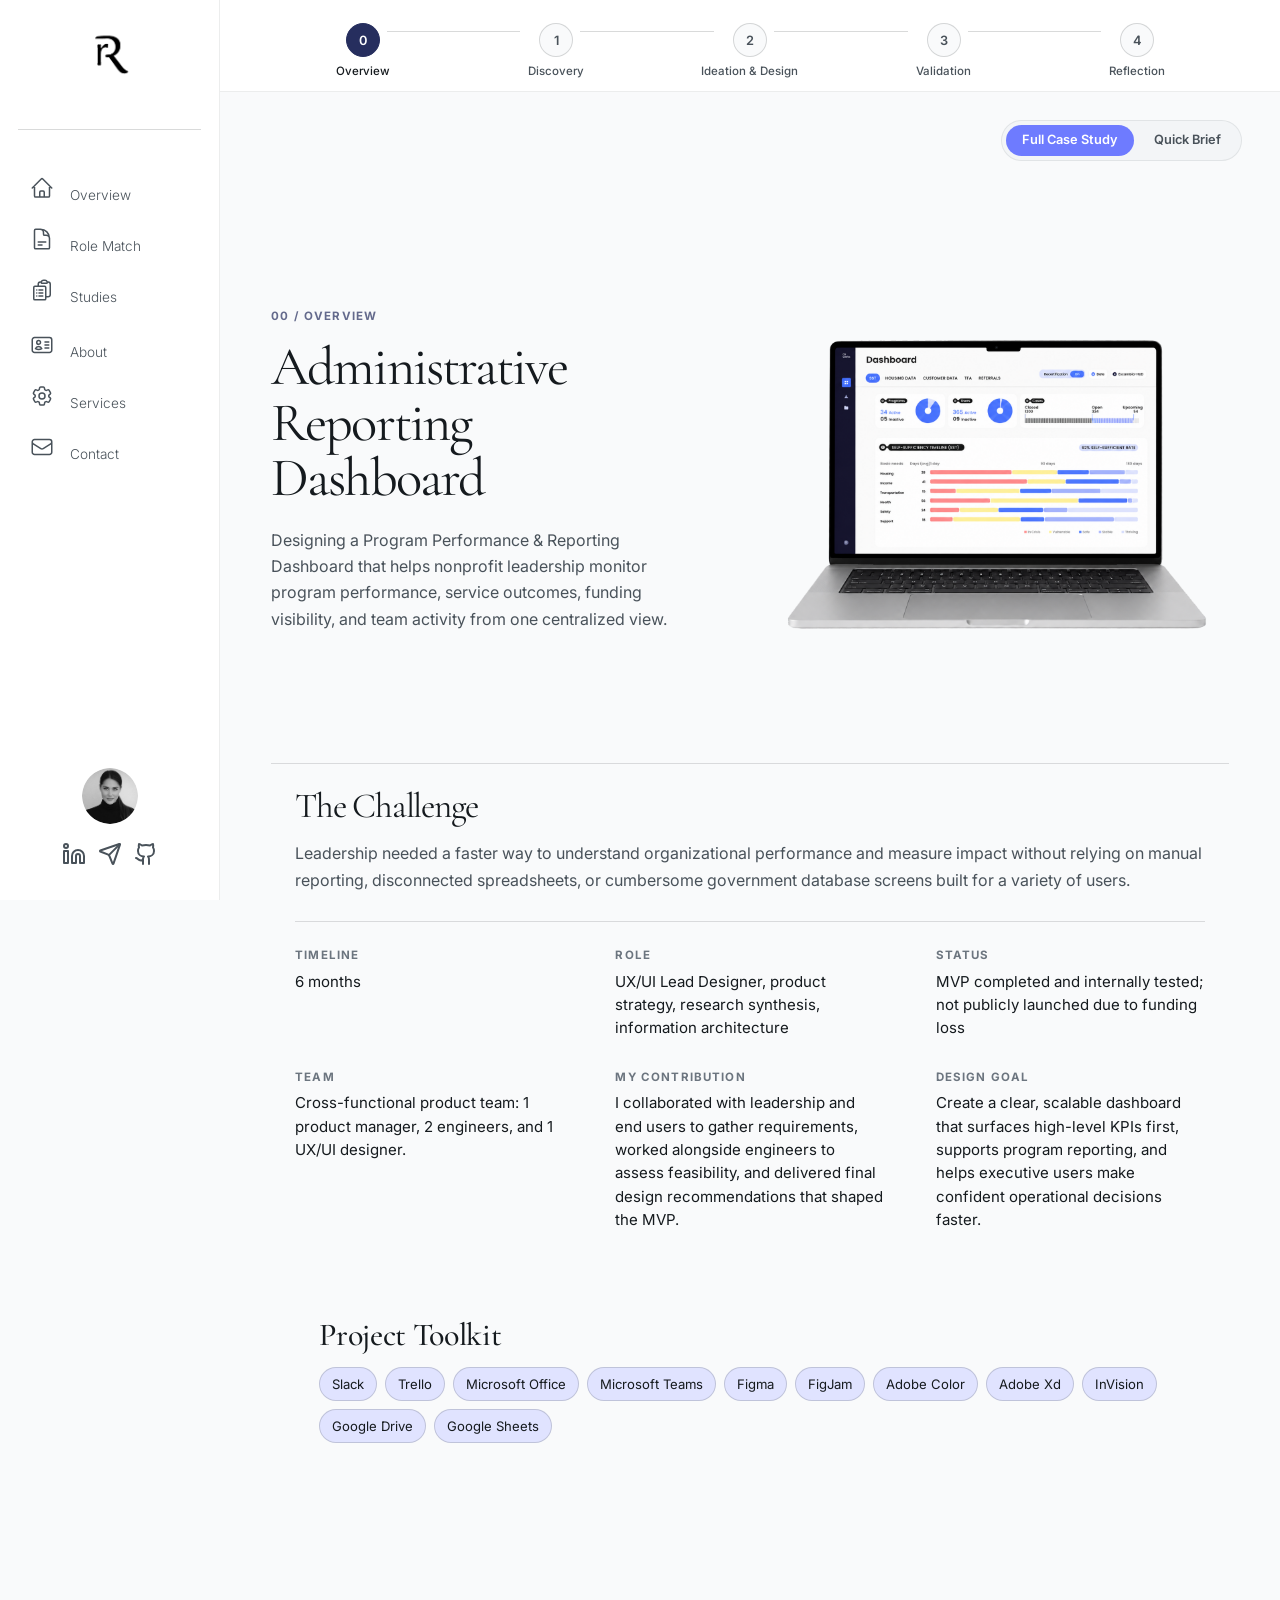
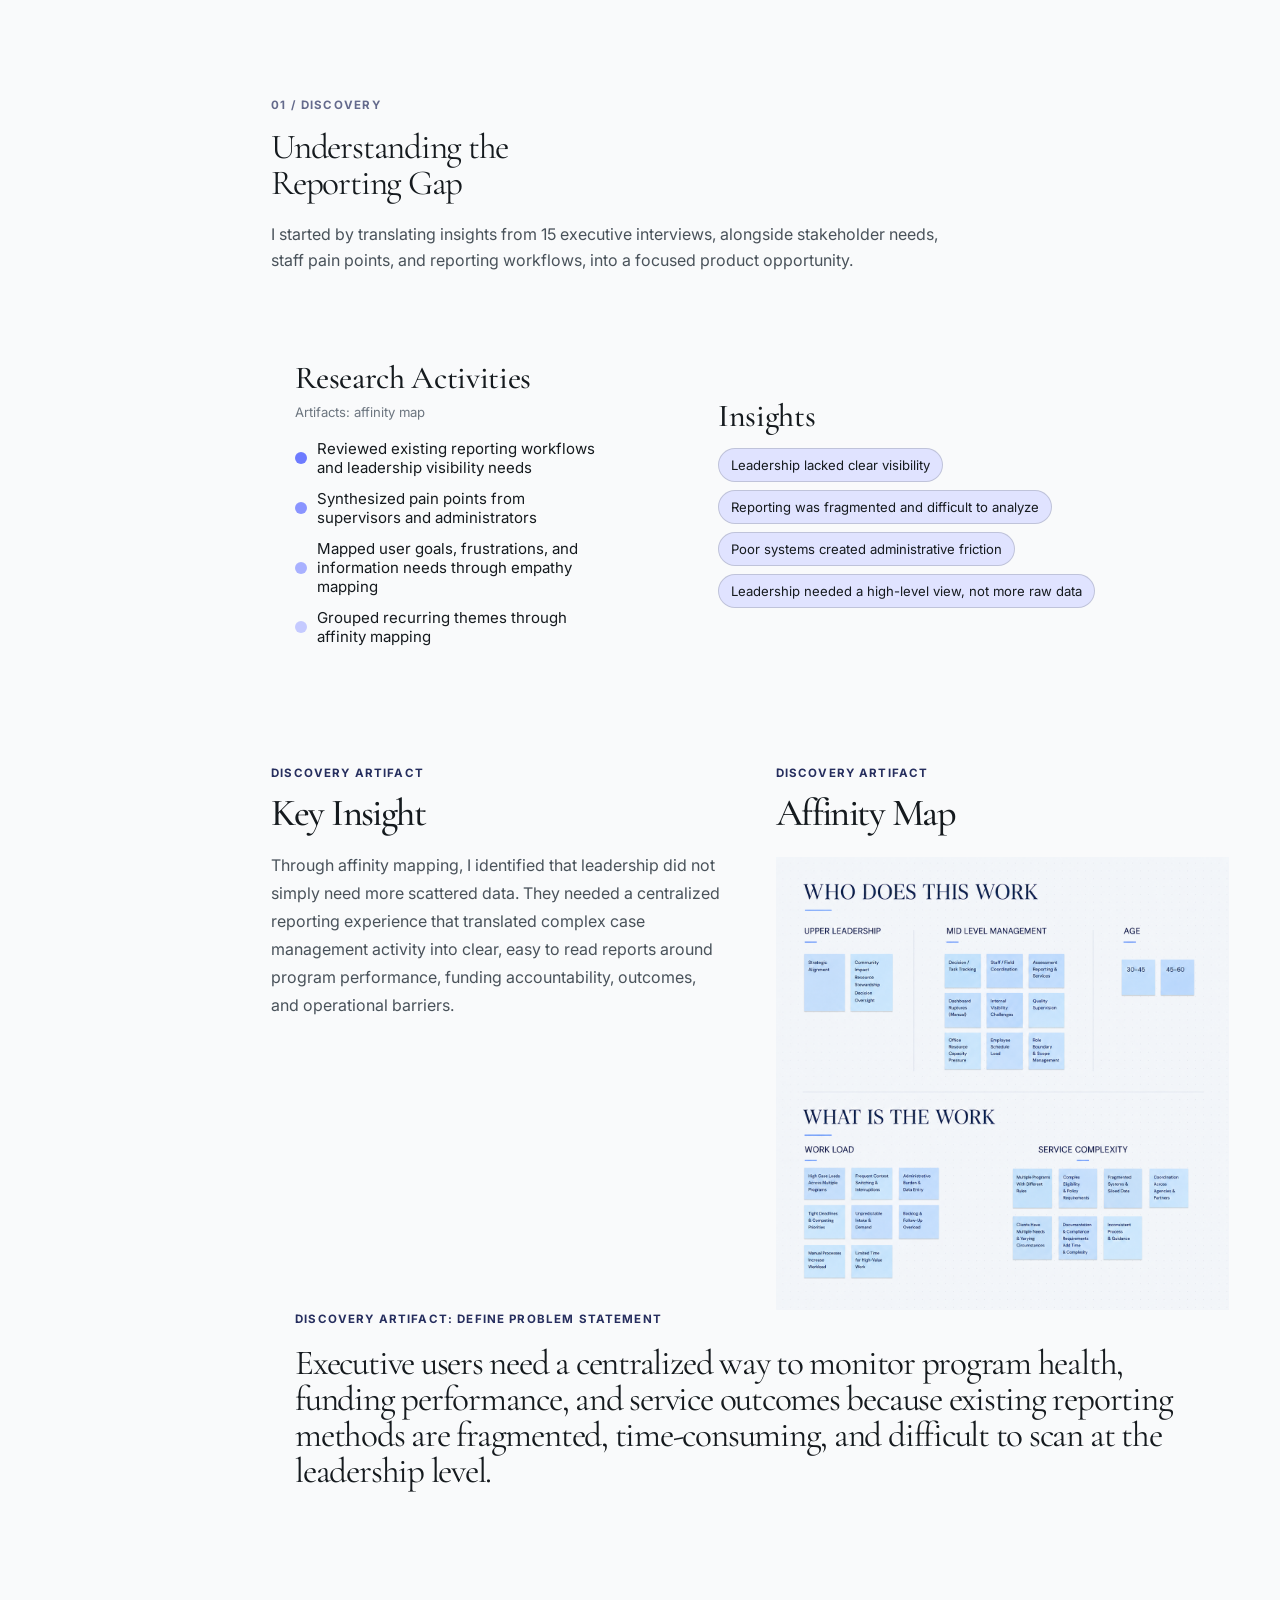
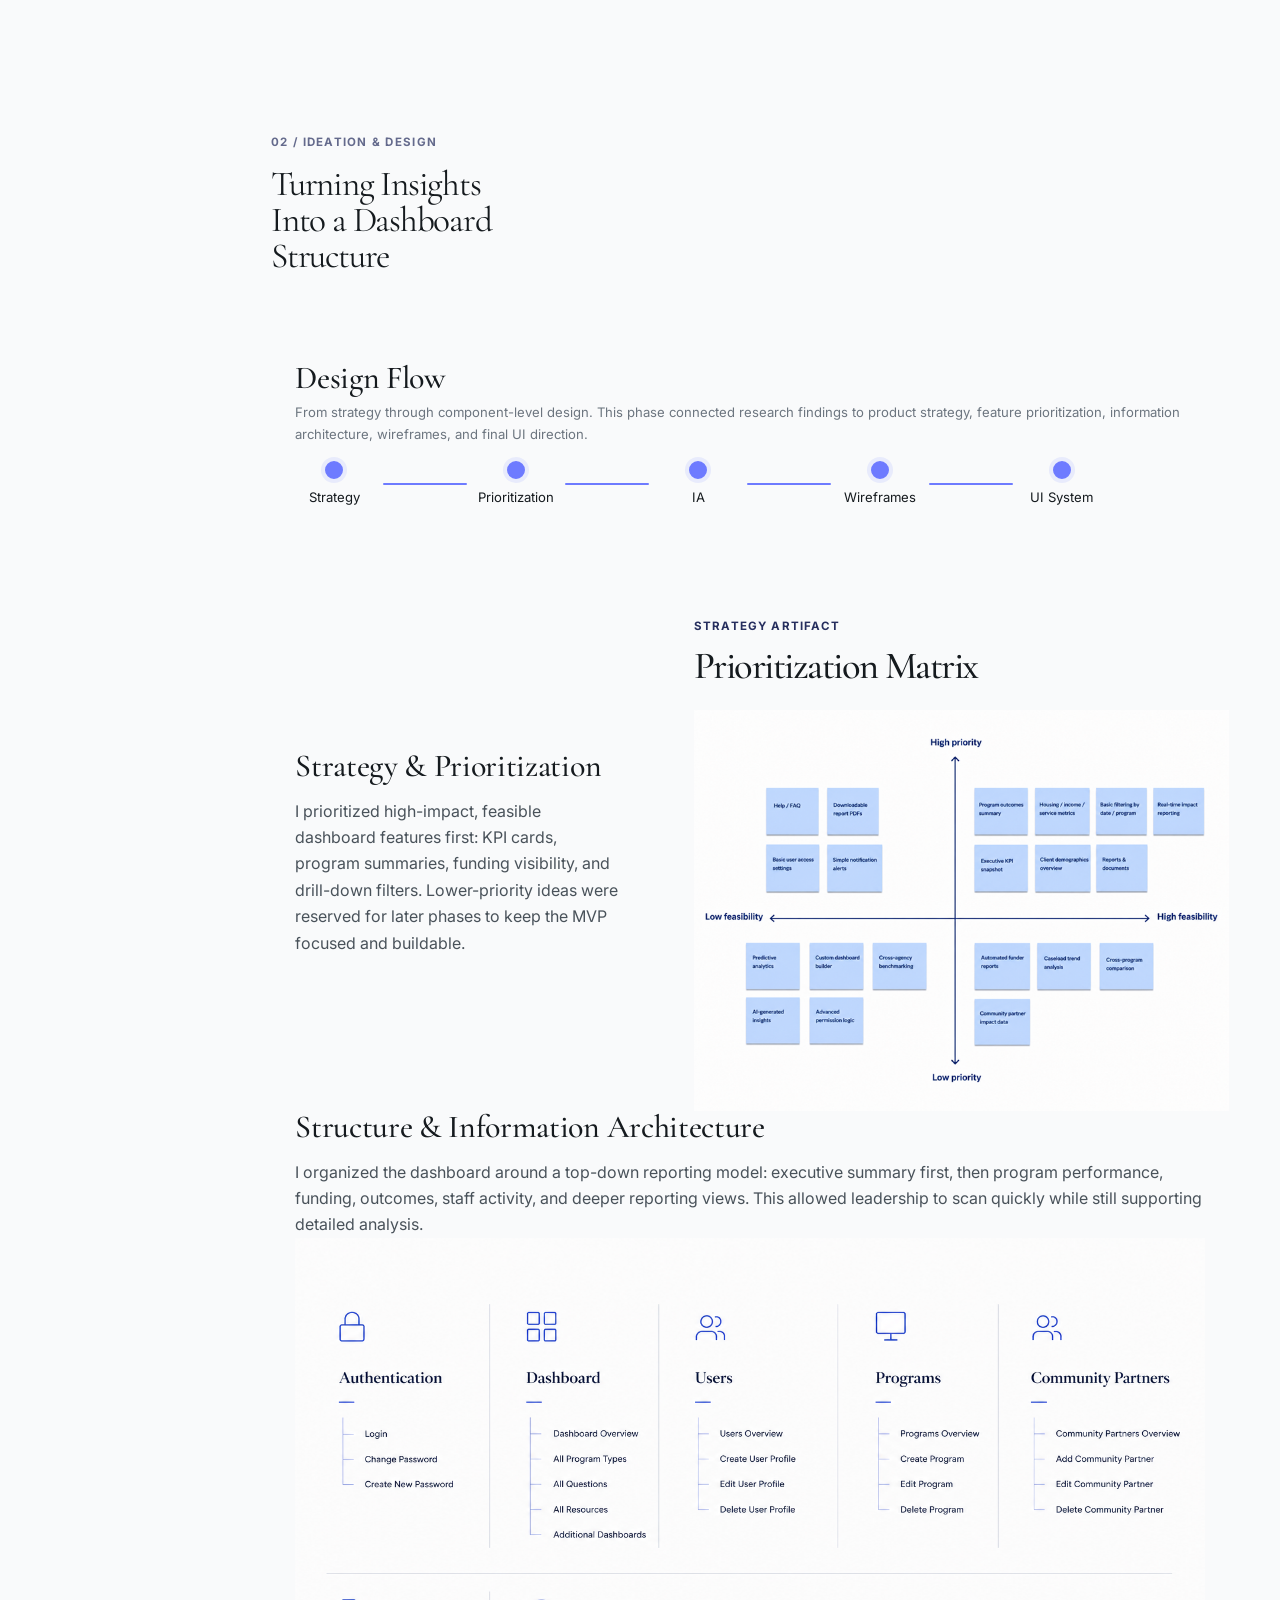
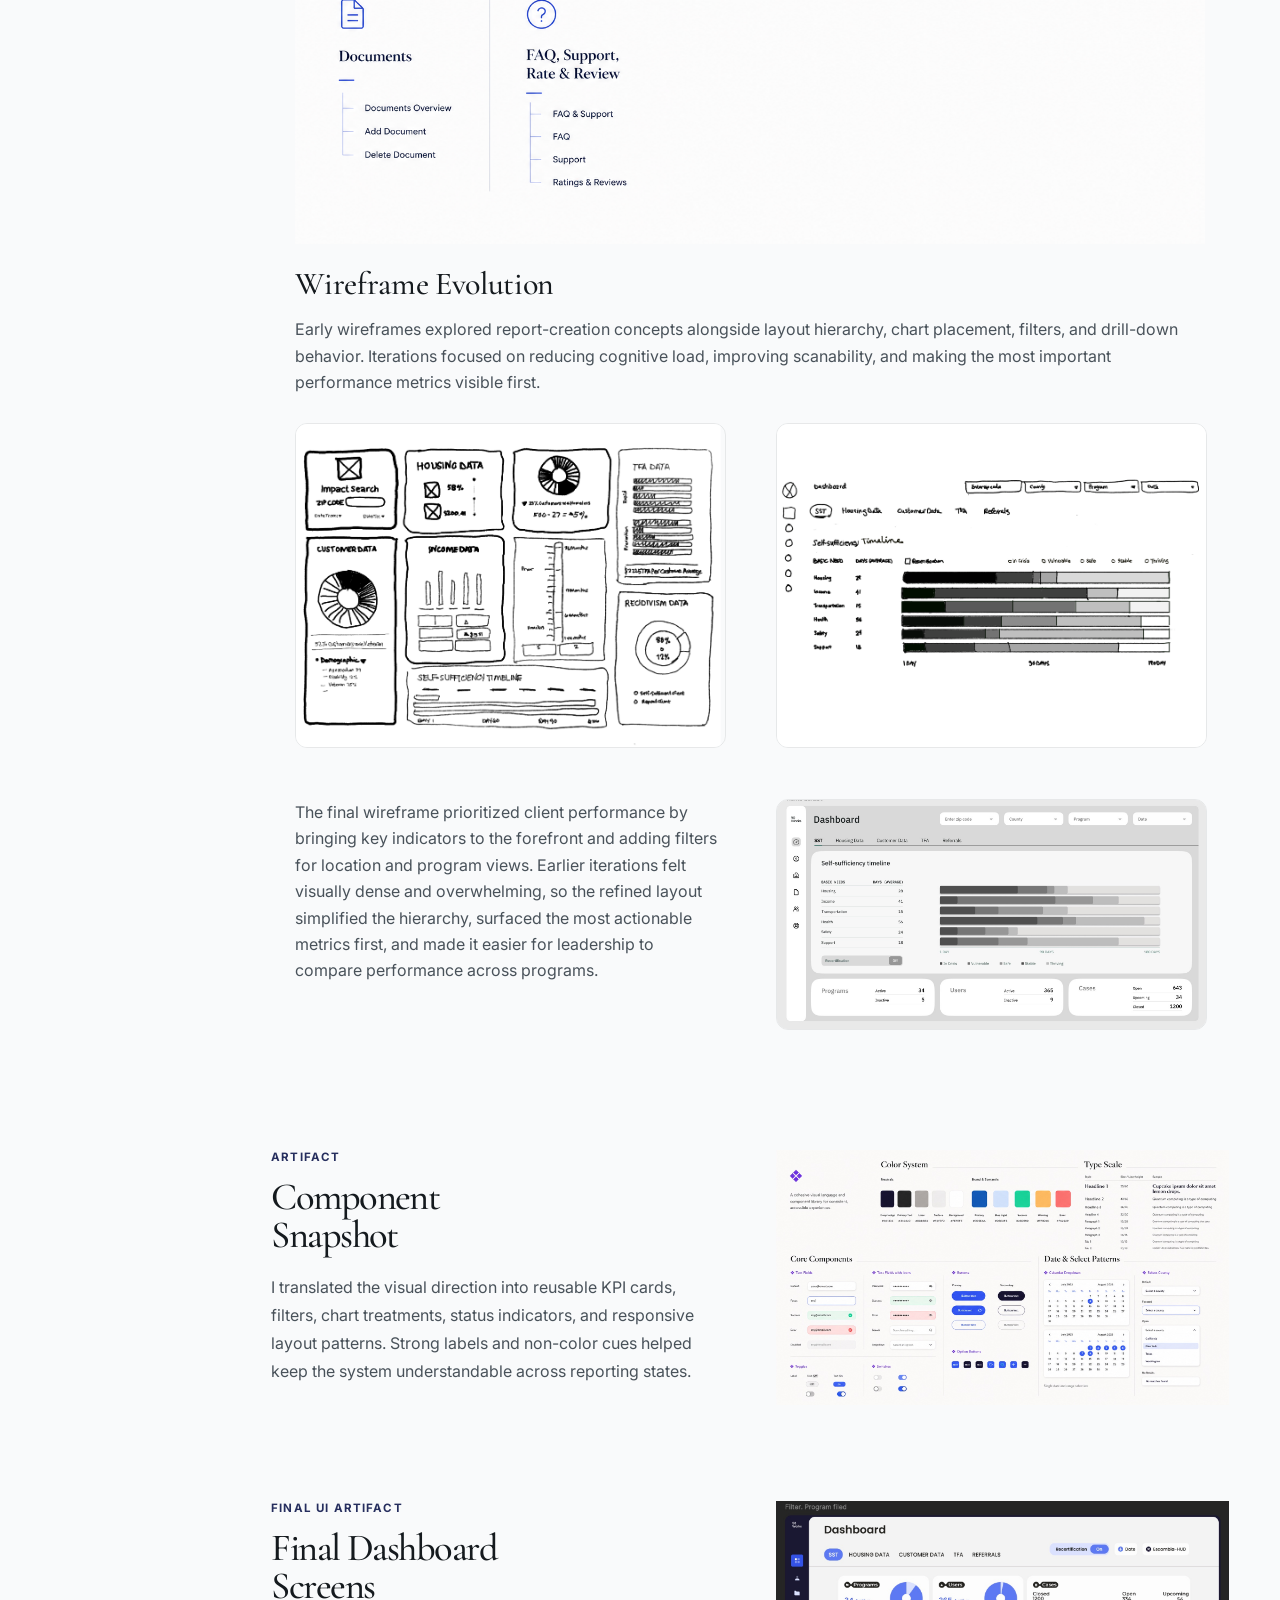
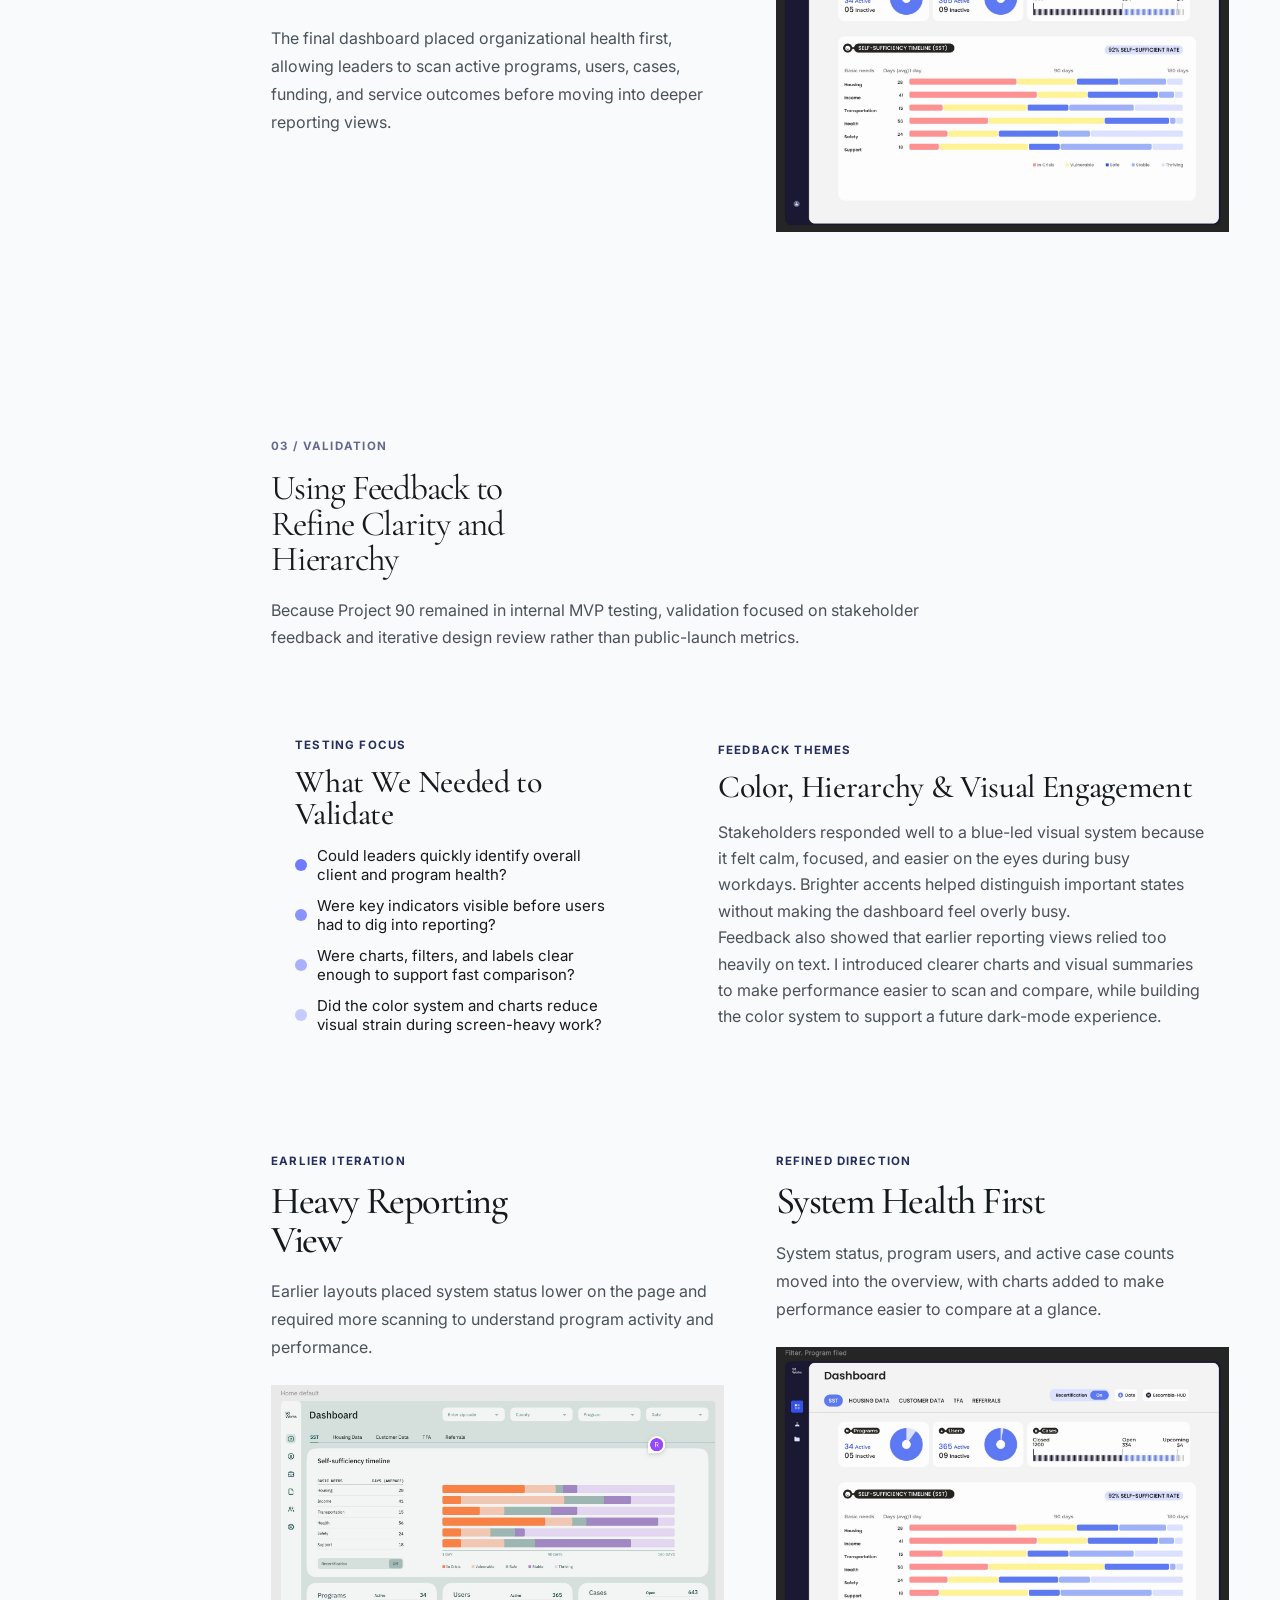
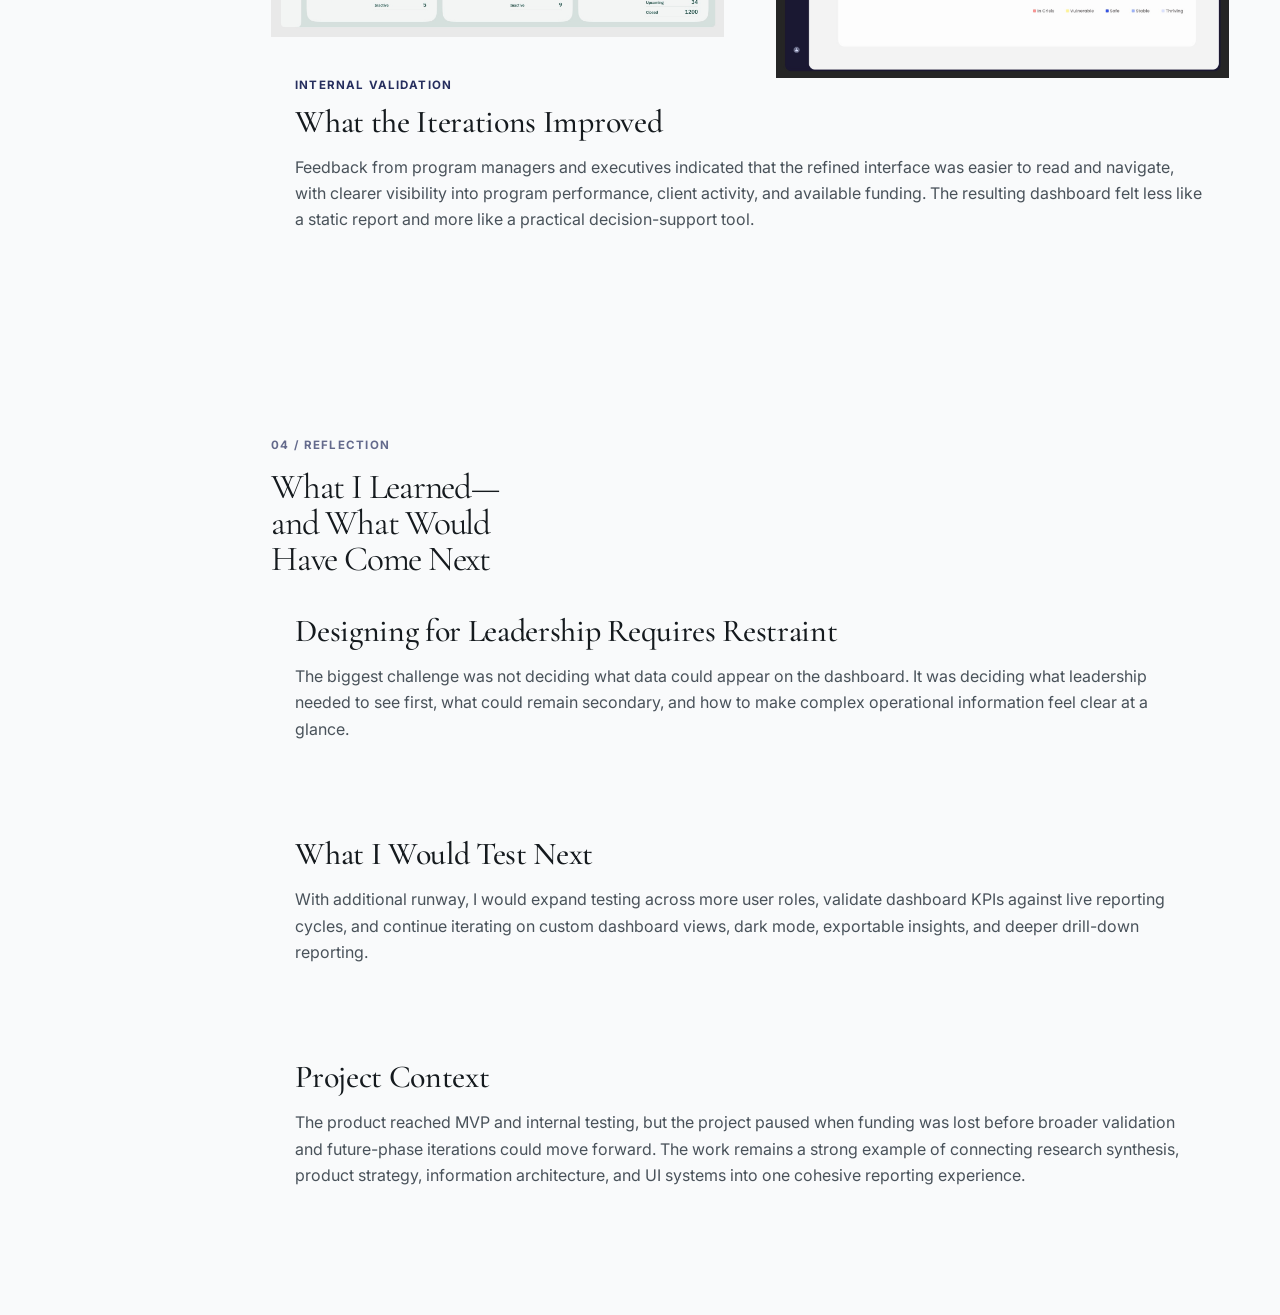
==== commit 9c8889a2: "analytics update" ====
--- a/admin-panel-case-study.html
+++ b/admin-panel-case-study.html
@@ -1,6 +1,16 @@
 <!DOCTYPE html>
 <html lang="en">
 <head>
+  <!-- Google tag (gtag.js) -->
+<script async src="https://www.googletagmanager.com/gtag/js?id=G-QKWTEQQNY9"></script>
+<script>
+  window.dataLayer = window.dataLayer || [];
+  function gtag(){dataLayer.push(arguments);}
+  gtag('js', new Date());
+
+  gtag('config', 'G-QKWTEQQNY9');
+</script>
+
   <meta charset="UTF-8" />
   <meta http-equiv="X-UA-Compatible" content="IE=edge" />
   <meta name="viewport" content="width=device-width, initial-scale=1.0" />
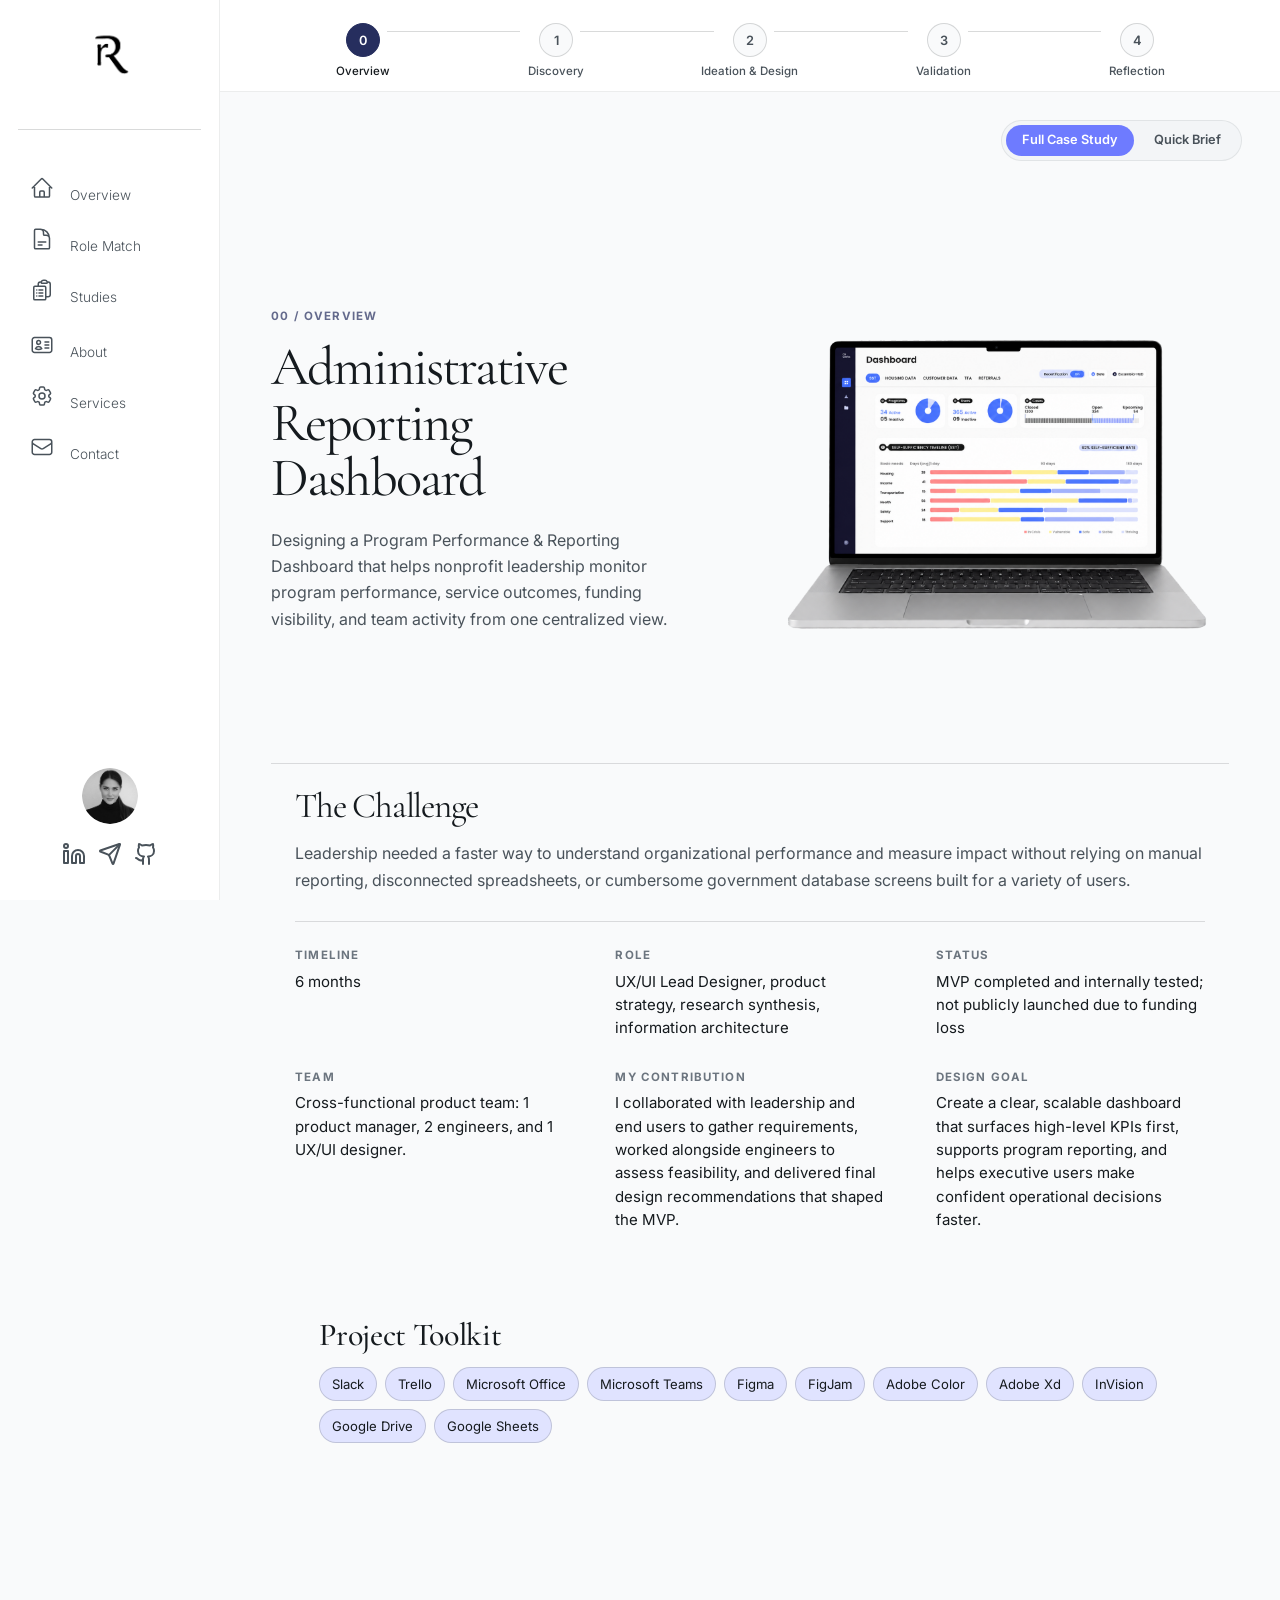
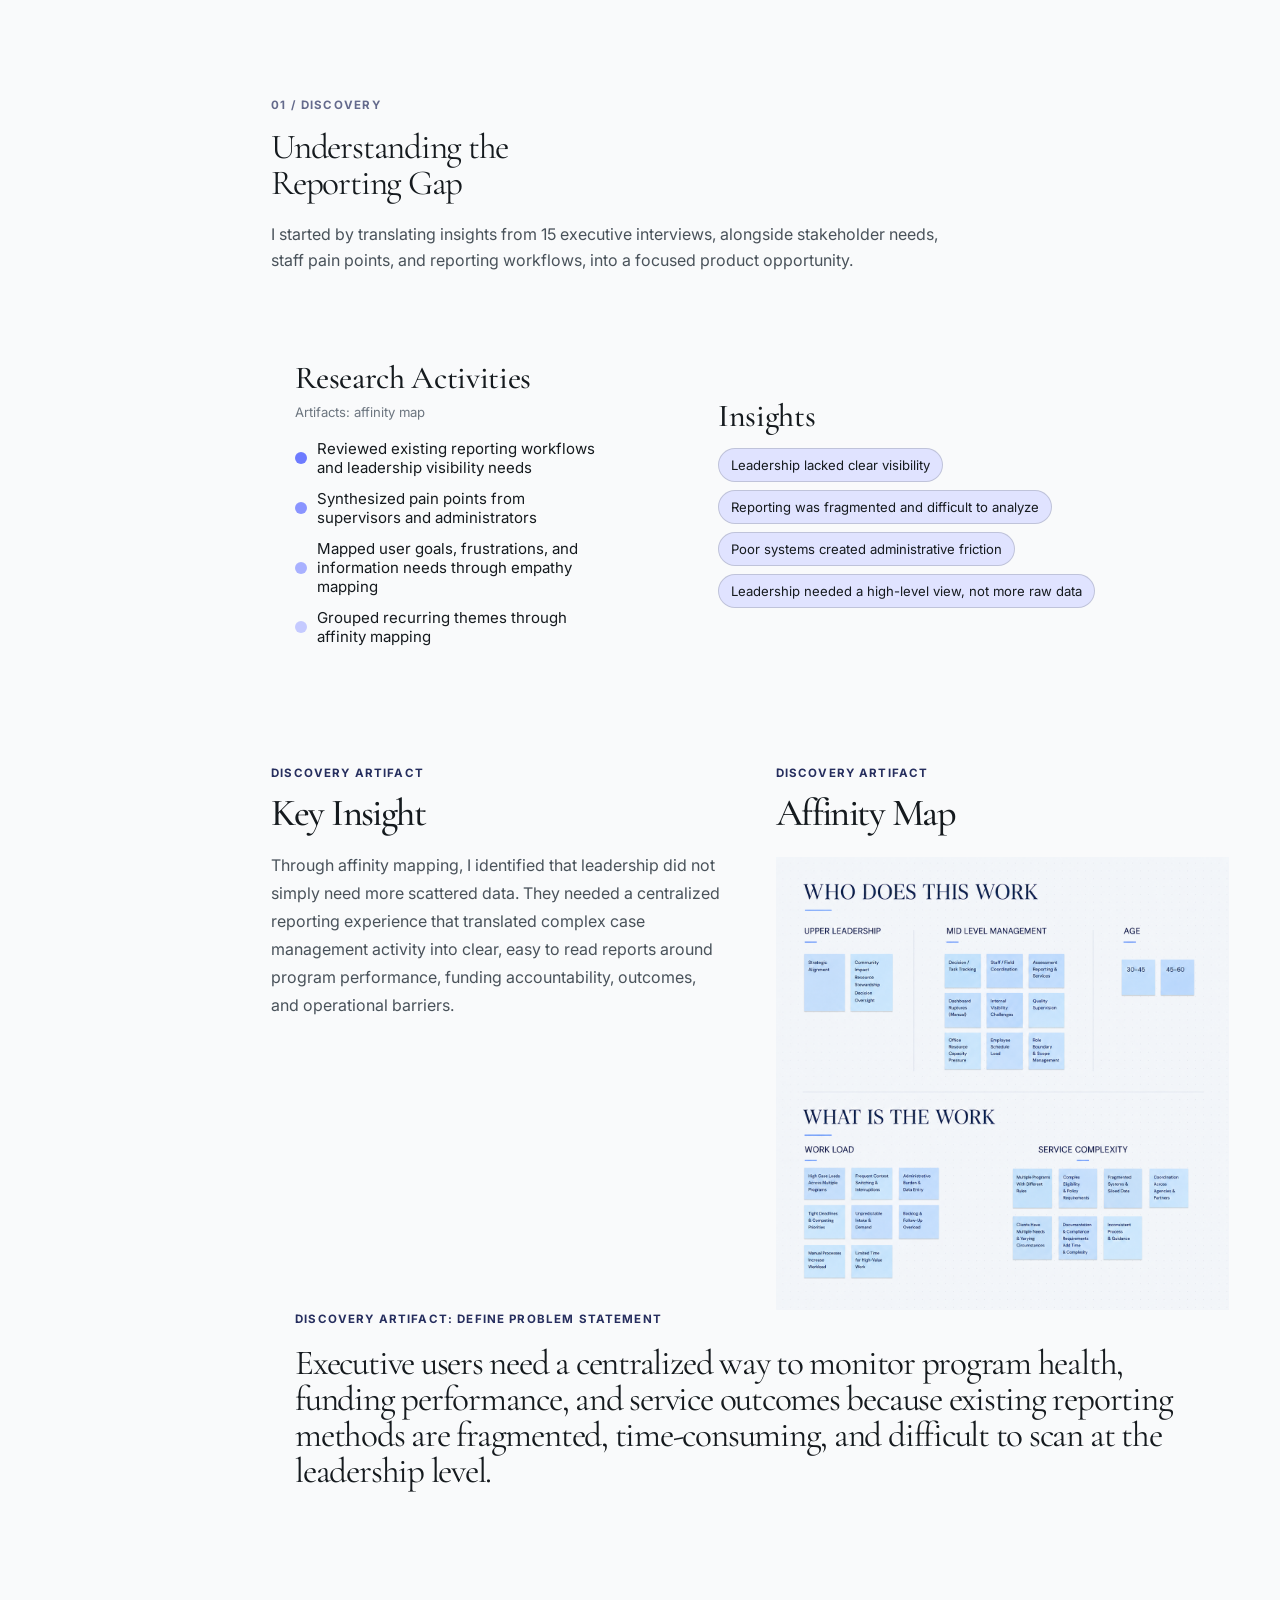
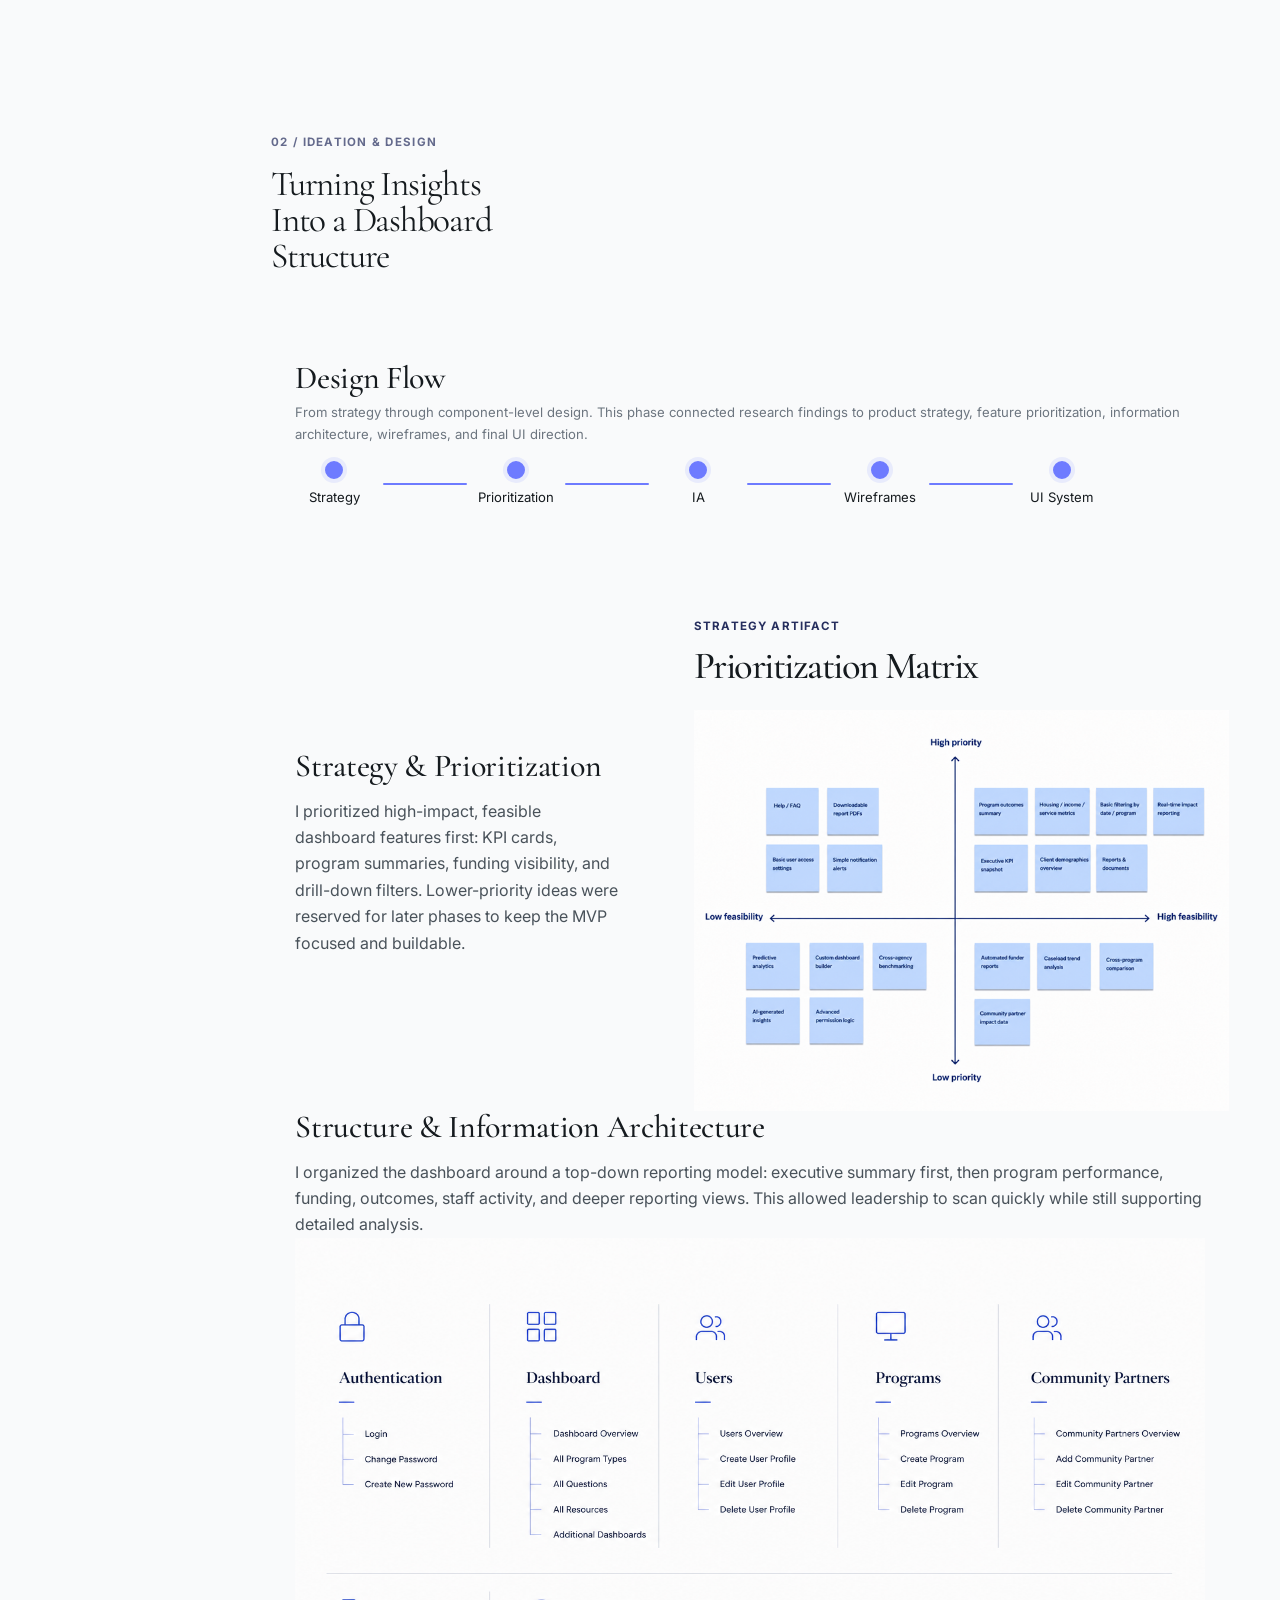
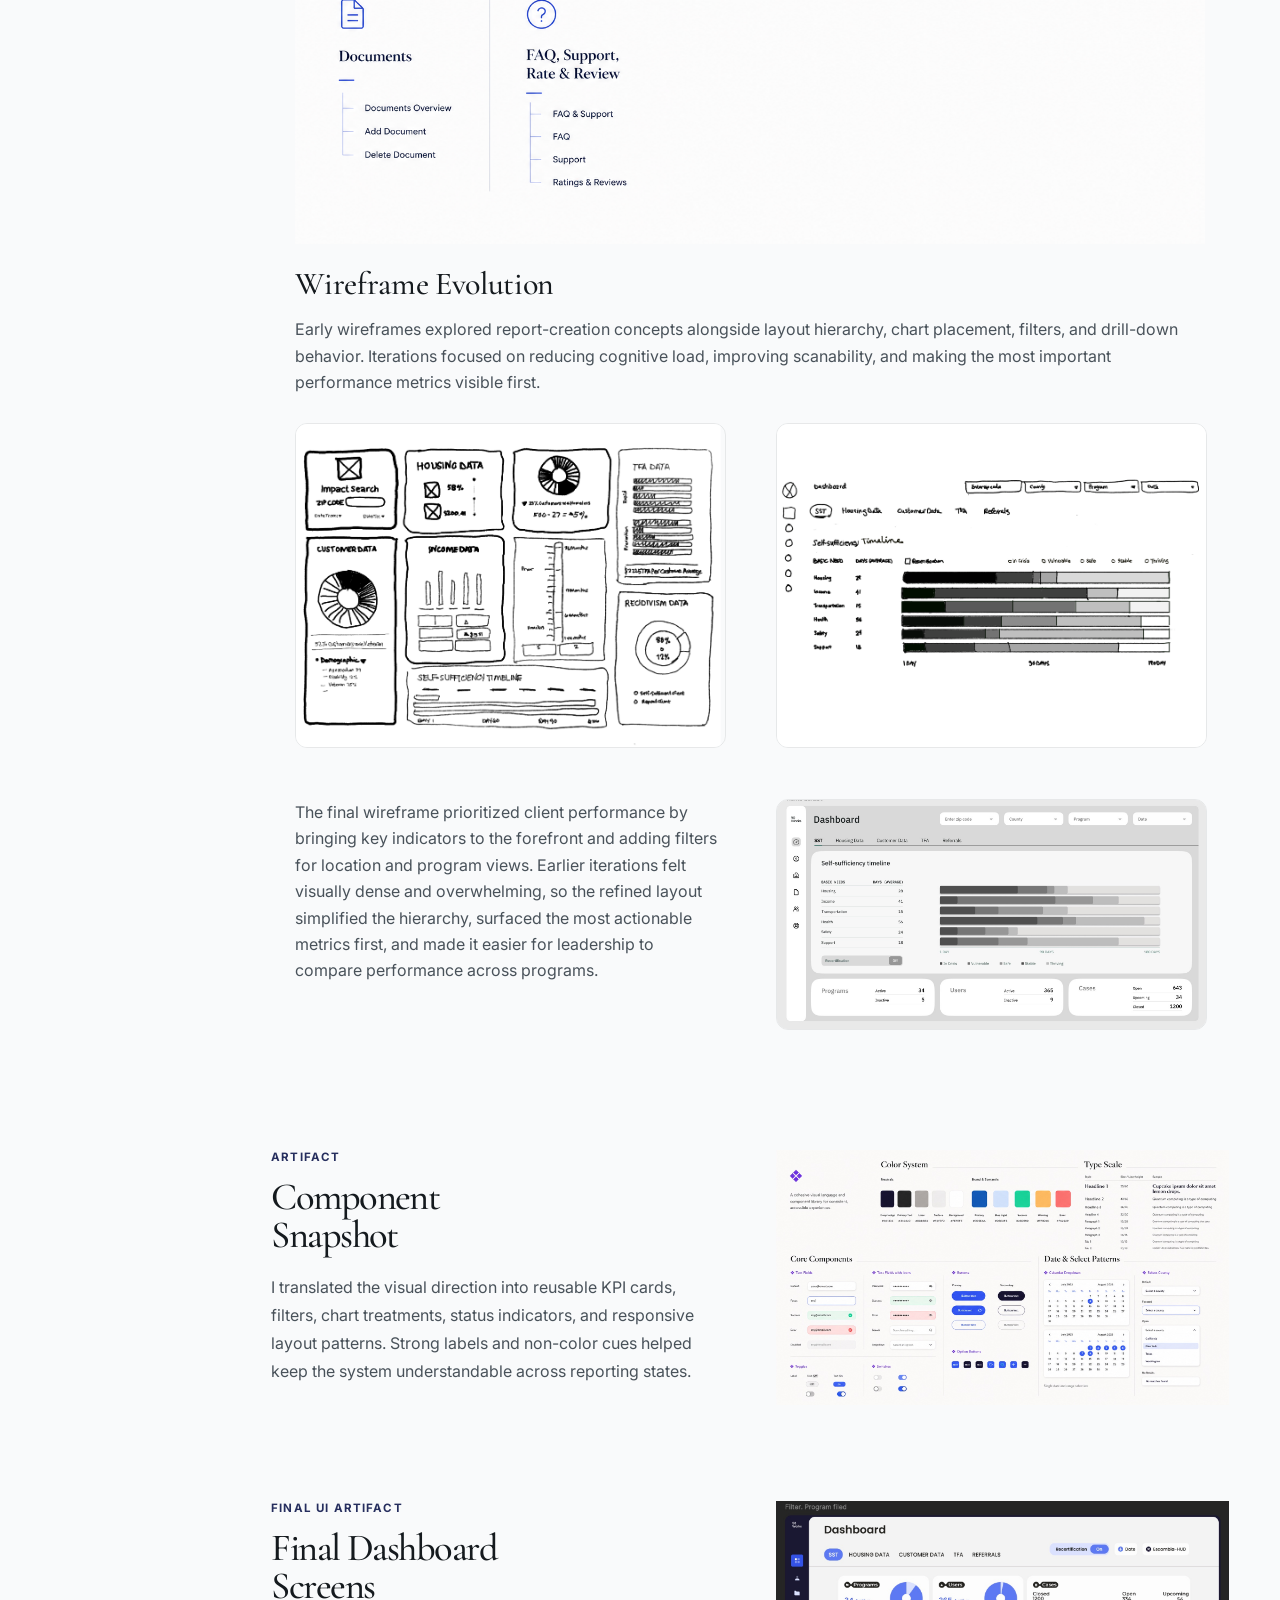
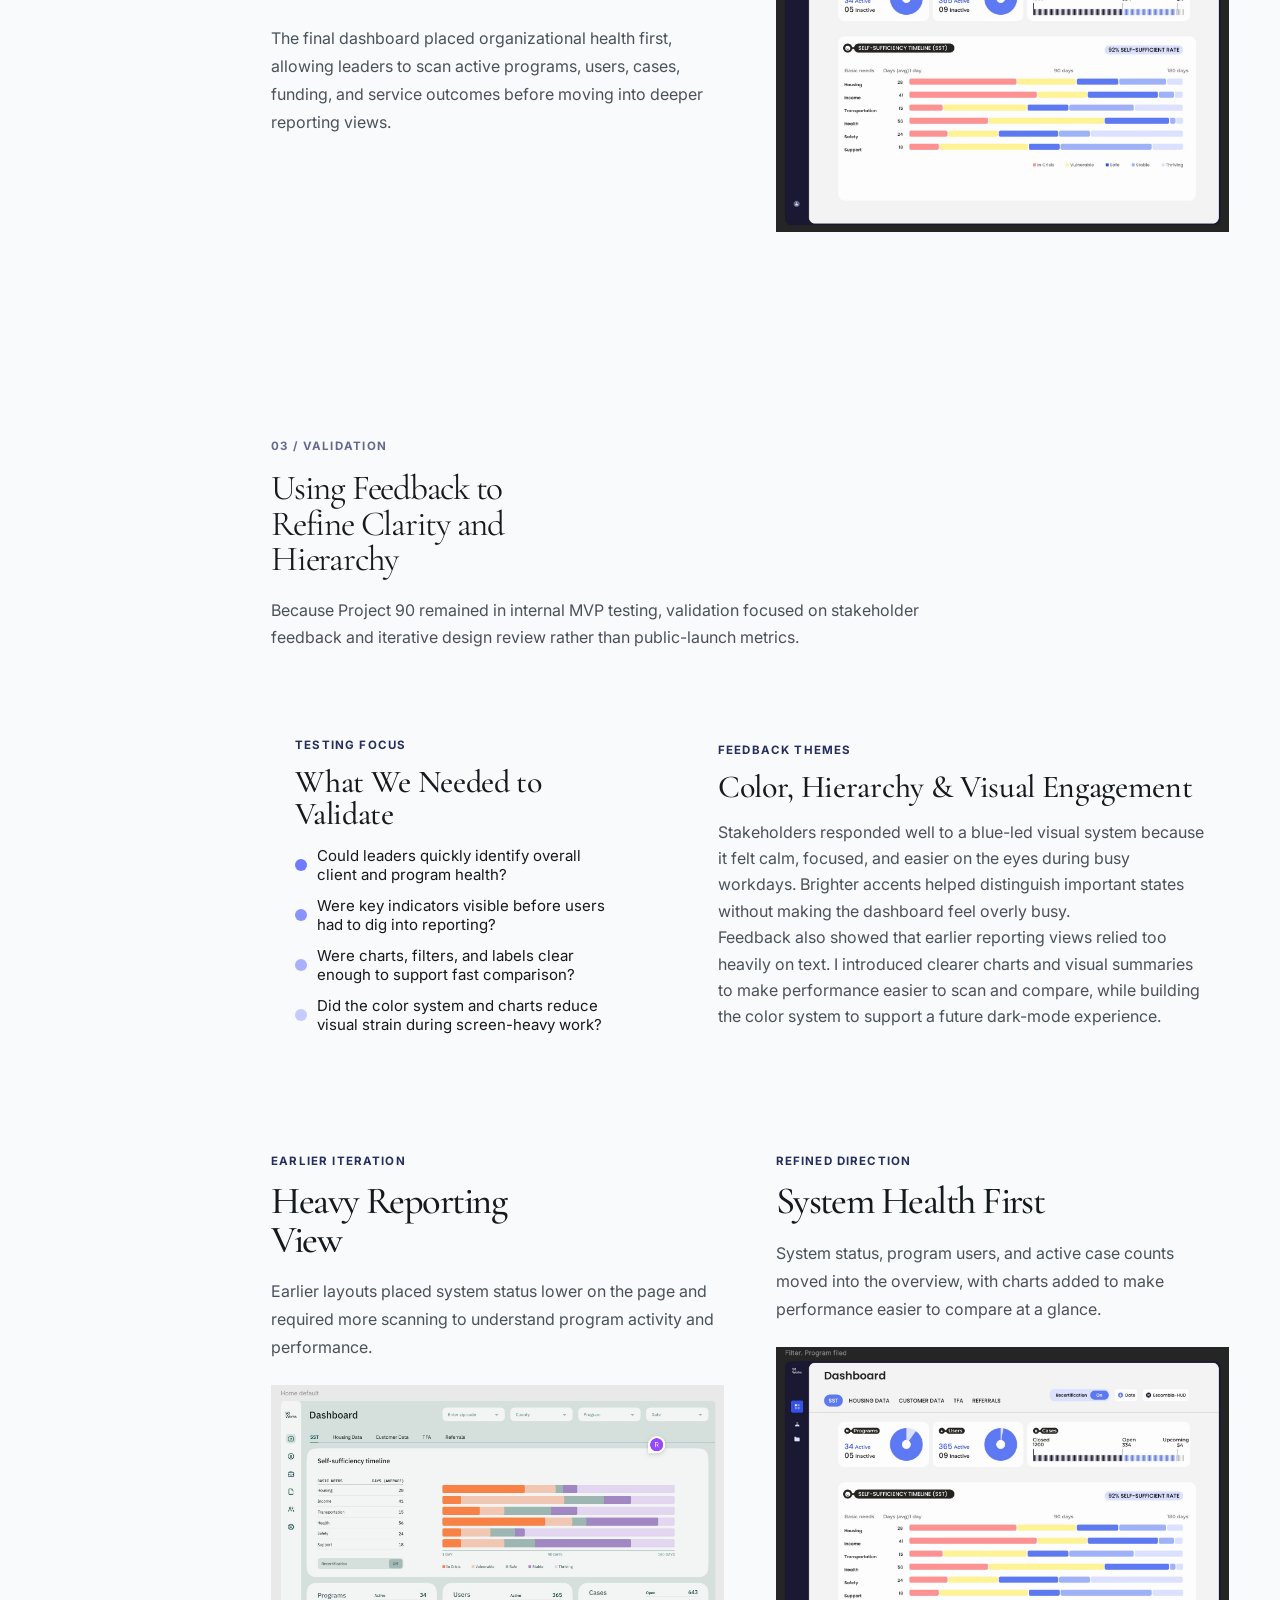
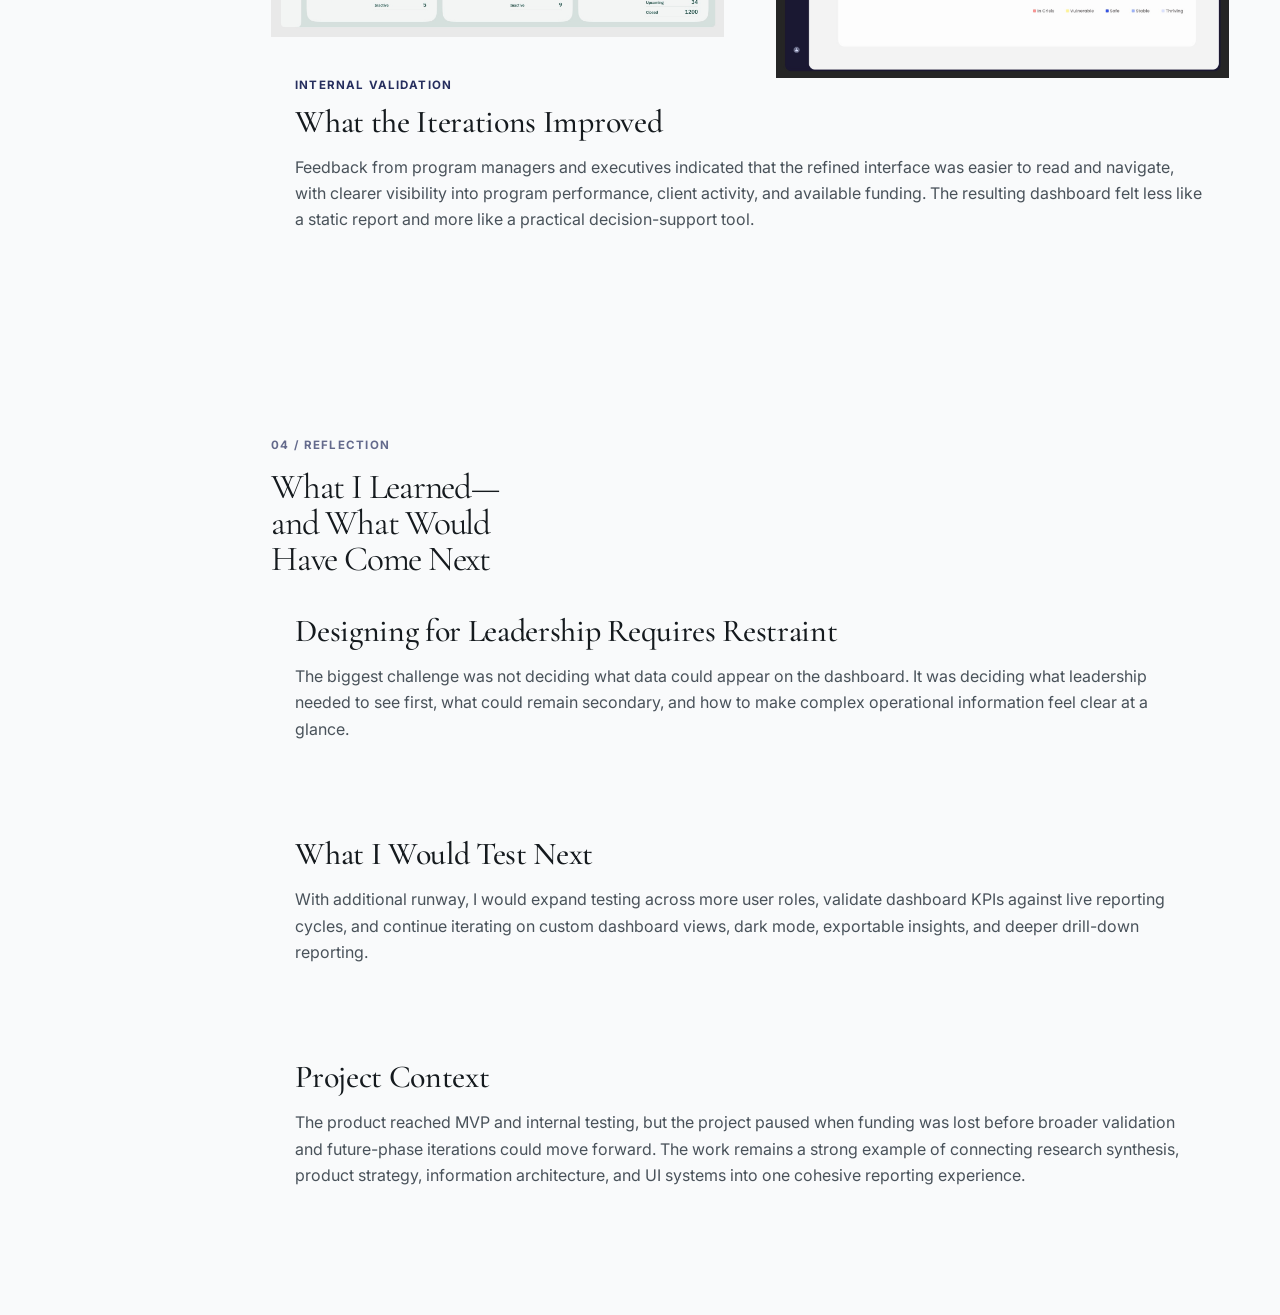
==== commit fb037197: "analytics" ====
--- a/admin-panel-case-study.html
+++ b/admin-panel-case-study.html
@@ -1,14 +1,14 @@
 <!DOCTYPE html>
 <html lang="en">
 <head>
-  <!-- Google tag (gtag.js) -->
-<script async src="https://www.googletagmanager.com/gtag/js?id=G-QKWTEQQNY9"></script>
+<!-- Google tag (gtag.js) -->
+<script async src="https://www.googletagmanager.com/gtag/js?id=G-ZRZWX5PY3S"></script>
 <script>
   window.dataLayer = window.dataLayer || [];
   function gtag(){dataLayer.push(arguments);}
   gtag('js', new Date());
 
-  gtag('config', 'G-QKWTEQQNY9');
+  gtag('config', 'G-ZRZWX5PY3S');
 </script>
 
   <meta charset="UTF-8" />
